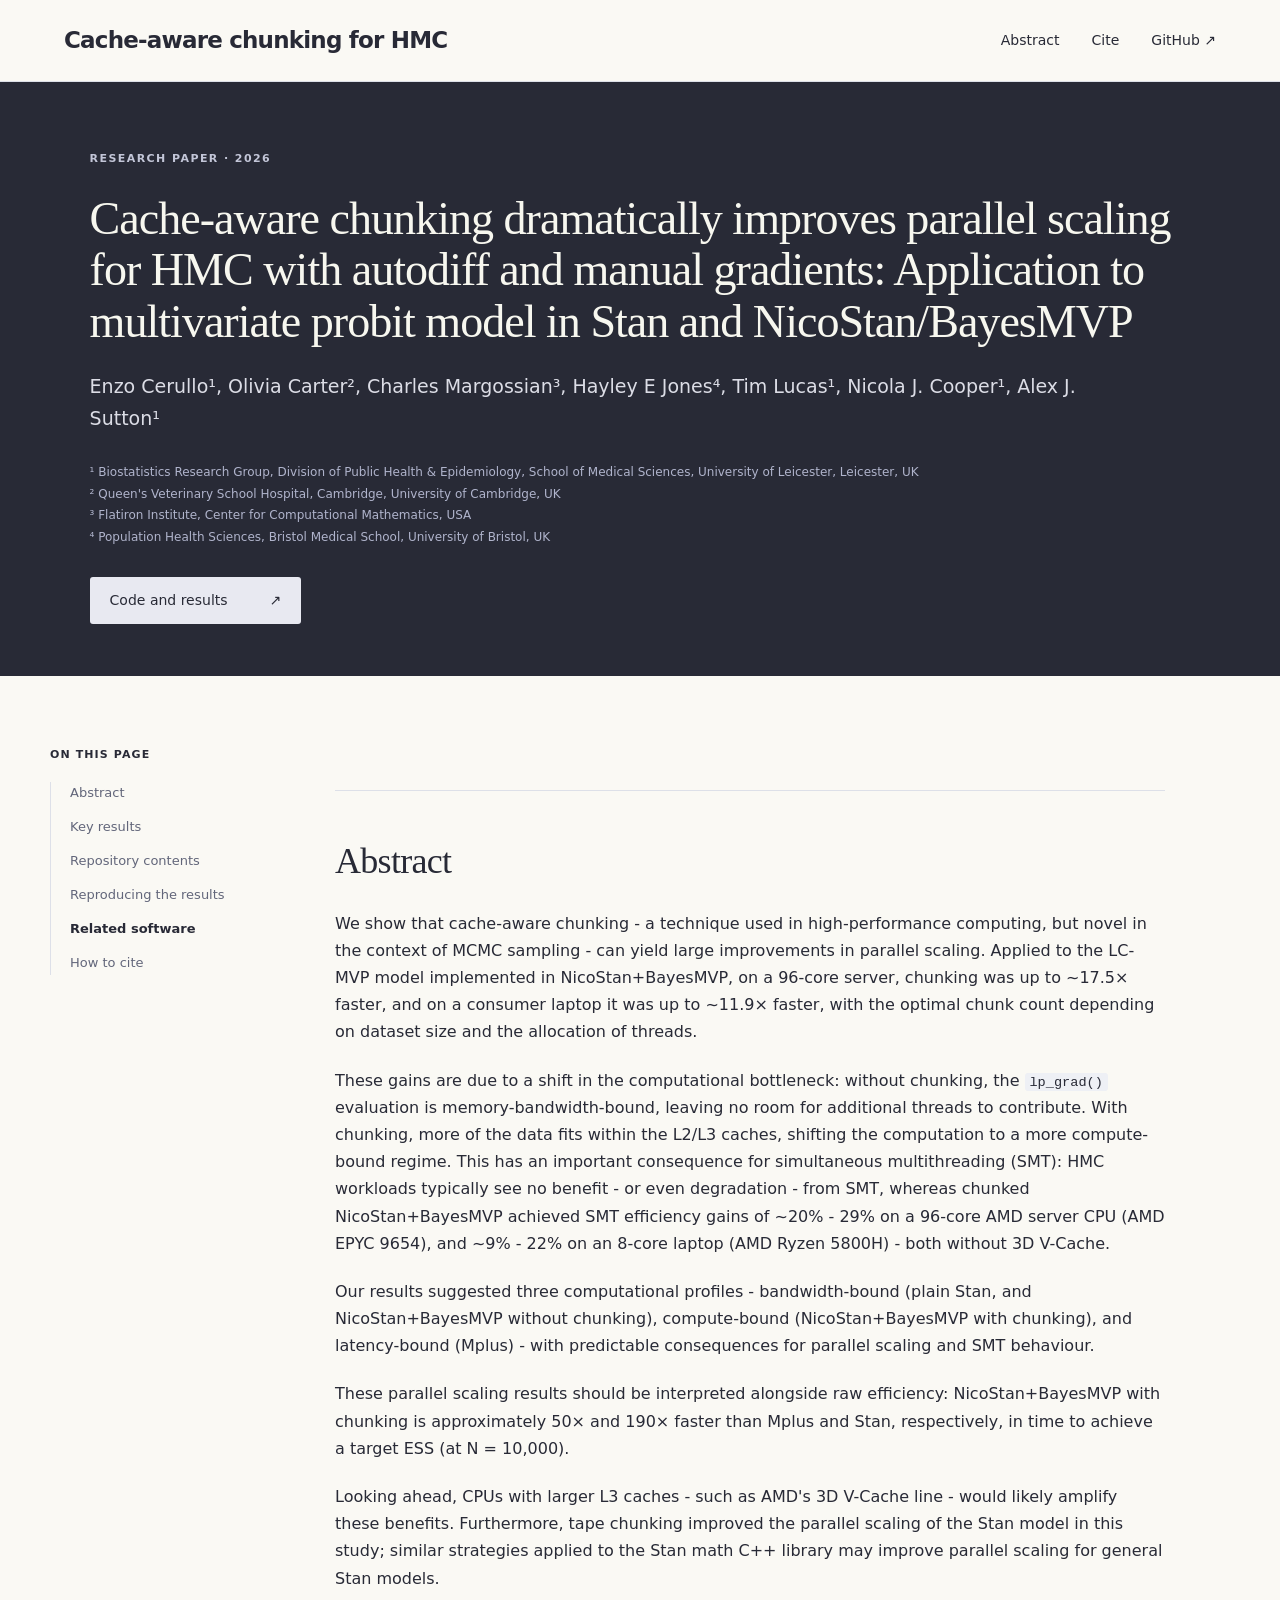
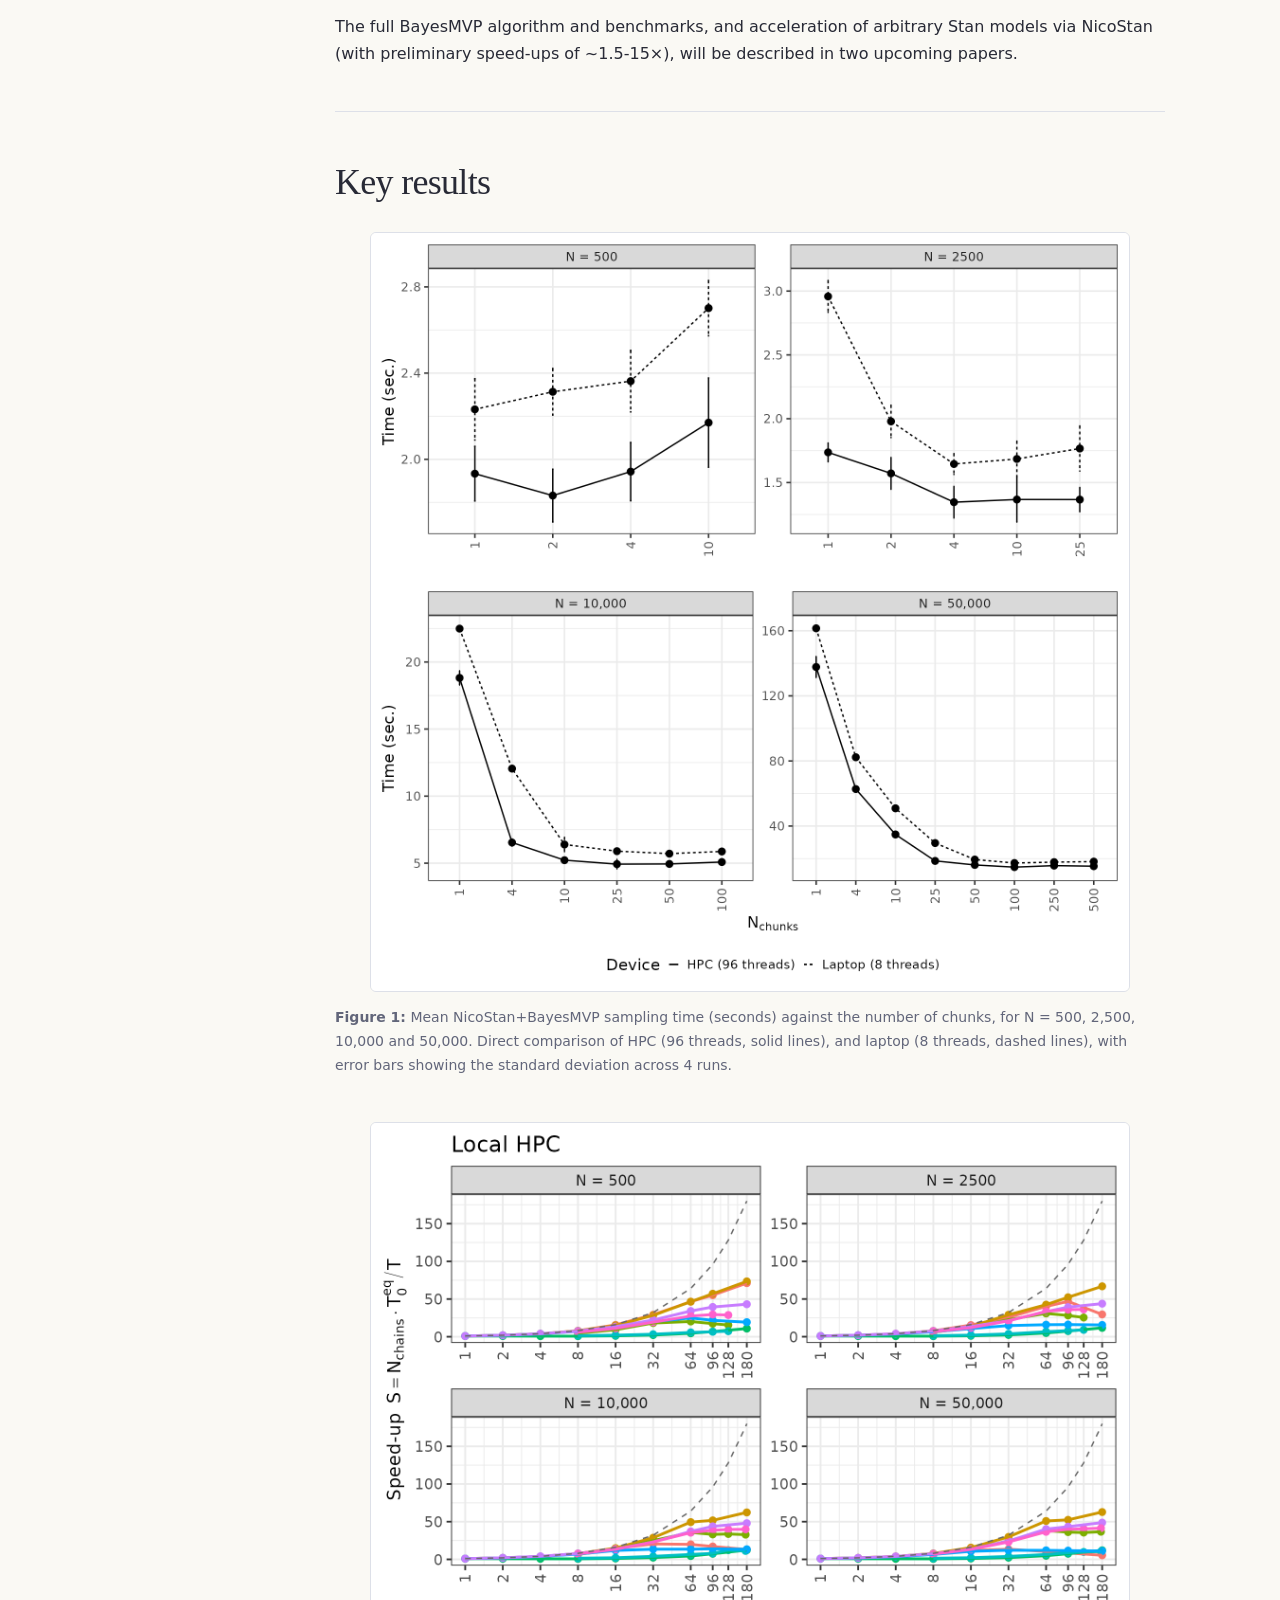
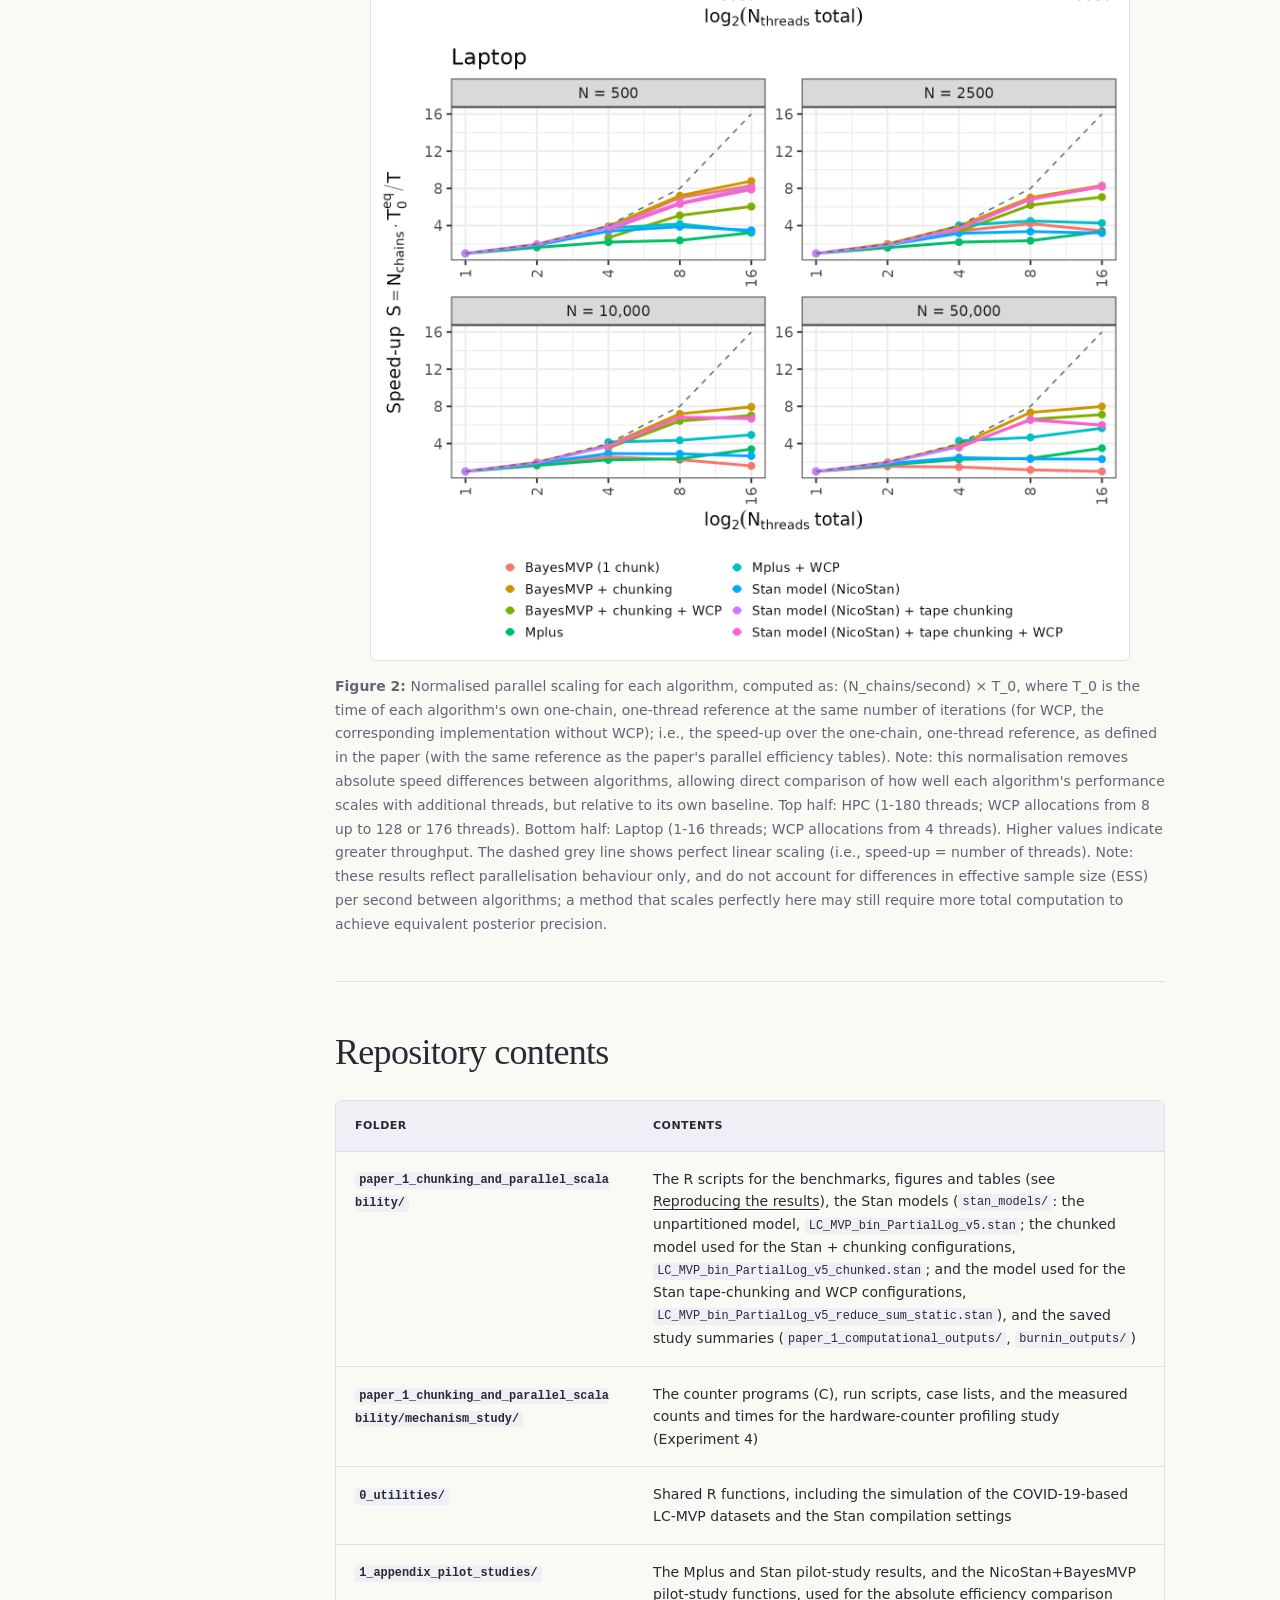
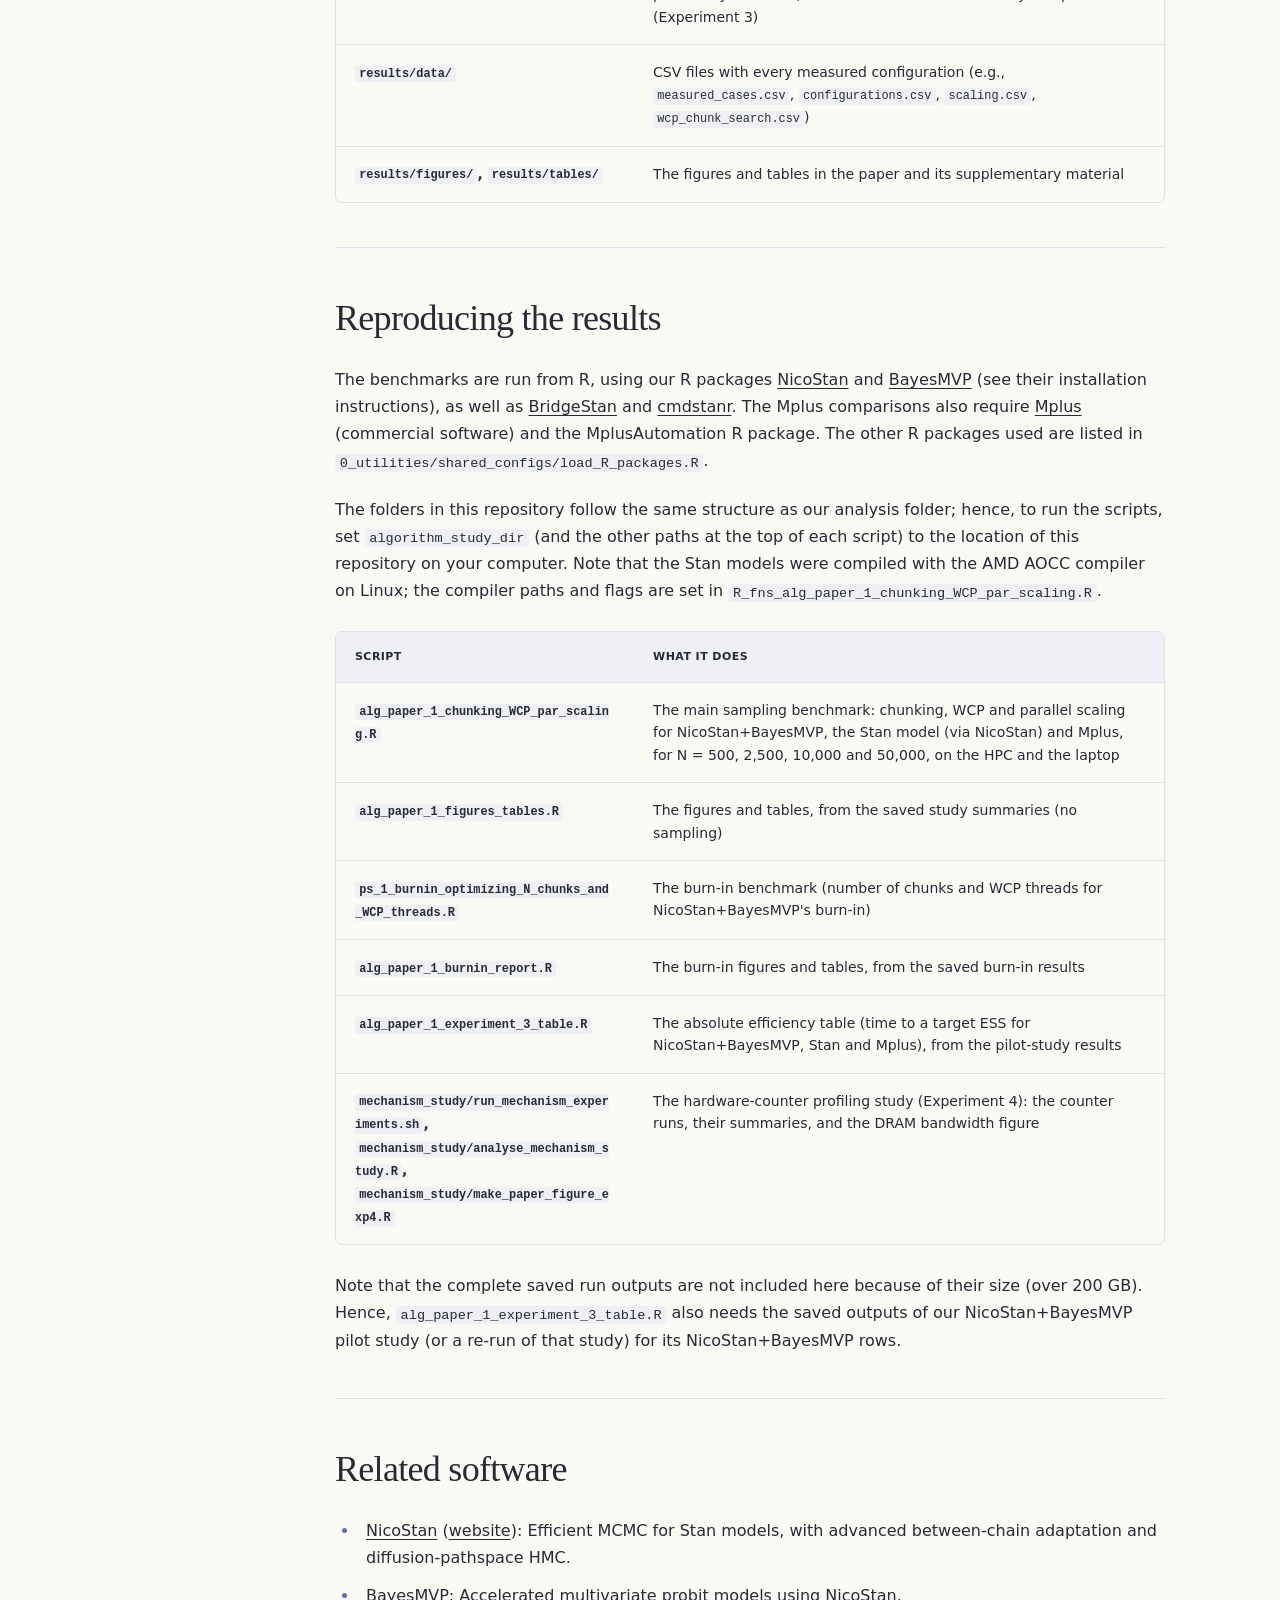
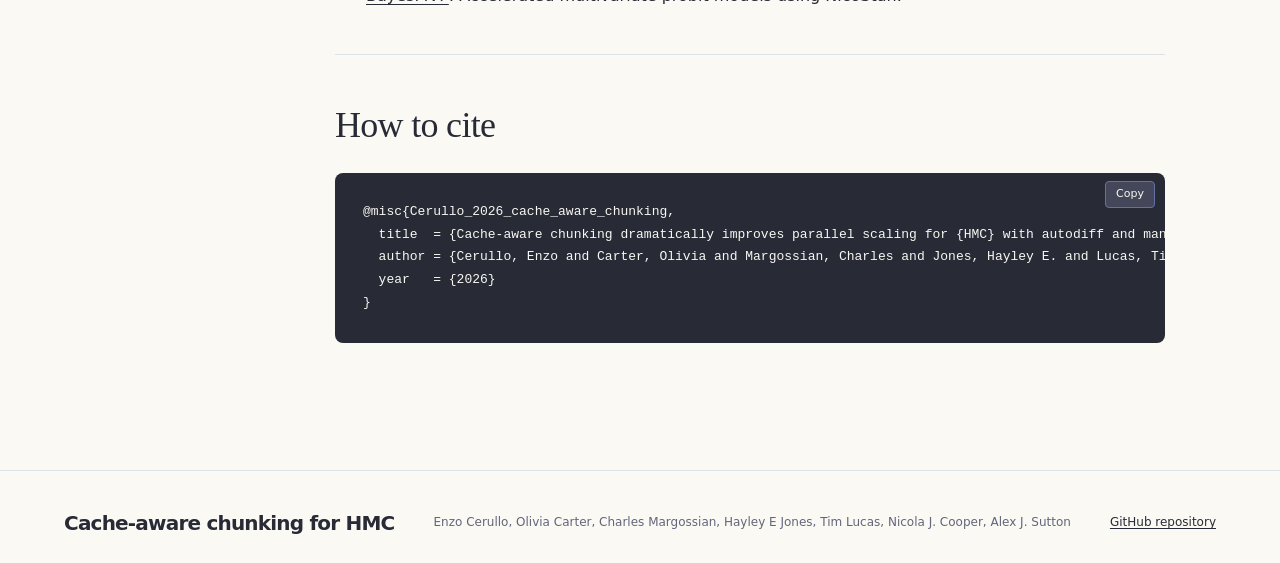
==== docs/index.html @ 7f355089 "Paper 1 code, results and web page" ====
<!doctype html><html lang="en"><head><meta charset="utf-8"><meta name="viewport" content="width=device-width,initial-scale=1">
<title>Cache-aware chunking dramatically improves parallel scaling for HMC with autodiff and manual gradients: Application to multivariate probit model in Stan and NicoStan/BayesMVP</title><meta name="description" content="Code, results and figures for the paper: Cache-aware chunking dramatically improves parallel scaling for HMC with autodiff and manual gradients: Application to multivariate probit model in Stan and NicoStan/BayesMVP">
<meta property="og:type" content="website"><meta property="og:url" content="https://cerulloe1996.github.io/cache_aware_chunking_HMC/"><meta property="og:title" content="Cache-aware chunking dramatically improves parallel scaling for HMC with autodiff and manual gradients: Application to multivariate probit model in Stan and NicoStan/BayesMVP"><meta property="og:description" content="Code, results and figures for the paper: Cache-aware chunking dramatically improves parallel scaling for HMC with autodiff and manual gradients: Application to multivariate probit model in Stan and NicoStan/BayesMVP"><meta property="og:image" content="https://cerulloe1996.github.io/cache_aware_chunking_HMC/assets/figures/Figure_N_chunks_pilot_study_plot_1_n_threads_HPC_96_Laptop_8.png"><meta name="twitter:card" content="summary_large_image">
<meta name="theme-color" content="#282A36"><link rel="stylesheet" href="assets/site.css"><script src="assets/site.js" defer></script><script data-goatcounter="https://cerulloe1996.goatcounter.com/count" async src="https://gc.zgo.at/count.js"></script></head><body>
<a class="skip-link" href="#content">Skip to content</a><header class="masthead"><a class="brand" href="#top">Cache-aware chunking for HMC</a><nav aria-label="Primary"><a href="#abstract">Abstract</a><a href="#how-to-cite">Cite</a><a href="https://github.com/CerulloE1996/cache_aware_chunking_HMC">GitHub ↗</a></nav></header>
<div class="hero paper-hero" id="top"><div class="hero-copy"><p class="eyebrow">Research paper · 2026</p><h1>Cache-aware chunking dramatically improves parallel scaling for HMC with autodiff and manual gradients: Application to multivariate probit model in Stan and NicoStan/BayesMVP</h1><p class="hero-intro">Enzo Cerullo¹, Olivia Carter², Charles Margossian³, Hayley E Jones⁴, Tim Lucas¹, Nicola J. Cooper¹, Alex J. Sutton¹</p><p class="byline">¹ Biostatistics Research Group, Division of Public Health &amp; Epidemiology, School of Medical Sciences, University of Leicester, Leicester, UK<br>² Queen&#x27;s Veterinary School Hospital, Cambridge, University of Cambridge, UK<br>³ Flatiron Institute, Center for Computational Mathematics, USA<br>⁴ Population Health Sciences, Bristol Medical School, University of Bristol, UK</p><div class="hero-actions"><a class="button" href="https://github.com/CerulloE1996/cache_aware_chunking_HMC">Code and results <span aria-hidden="true">↗</span></a></div></div></div>
<div class="layout"><aside><details open><summary>On this page</summary><nav aria-label="On this page"><a href="#abstract">Abstract</a><a href="#key-results">Key results</a><a href="#repository-contents">Repository contents</a><a href="#reproducing-the-results">Reproducing the results</a><a href="#related-software">Related software</a><a href="#how-to-cite">How to cite</a></nav></details></aside><main id="content"><section class="doc-section" id="abstract"><h2>Abstract</h2>
<p>We show that cache-aware chunking - a technique used in high-performance computing, but novel in the context of MCMC sampling - can yield large improvements in parallel scaling. Applied to the LC-MVP model implemented in NicoStan+BayesMVP, on a 96-core server, chunking was up to ~17.5× faster, and on a consumer laptop it was up to ~11.9× faster, with the optimal chunk count depending on dataset size and the allocation of threads.</p>
<p>These gains are due to a shift in the computational bottleneck: without chunking, the <code>lp_grad()</code> evaluation is memory-bandwidth-bound, leaving no room for additional threads to contribute. With chunking, more of the data fits within the L2/L3 caches, shifting the computation to a more compute-bound regime. This has an important consequence for simultaneous multithreading (SMT): HMC workloads typically see no benefit - or even degradation - from SMT, whereas chunked NicoStan+BayesMVP achieved SMT efficiency gains of ~20% - 29% on a 96-core AMD server CPU (AMD EPYC 9654), and ~9% - 22% on an 8-core laptop (AMD Ryzen 5800H) - both without 3D V-Cache.</p>
<p>Our results suggested three computational profiles - bandwidth-bound (plain Stan, and NicoStan+BayesMVP without chunking), compute-bound (NicoStan+BayesMVP with chunking), and latency-bound (Mplus) - with predictable consequences for parallel scaling and SMT behaviour.</p>
<p>These parallel scaling results should be interpreted alongside raw efficiency: NicoStan+BayesMVP with chunking is approximately 50× and 190× faster than Mplus and Stan, respectively, in time to achieve a target ESS (at N = 10,000).</p>
<p>Looking ahead, CPUs with larger L3 caches - such as AMD&#x27;s 3D V-Cache line - would likely amplify these benefits. Furthermore, tape chunking improved the parallel scaling of the Stan model in this study; similar strategies applied to the Stan math C++ library may improve parallel scaling for general Stan models.</p>
<p>The full BayesMVP algorithm and benchmarks, and acceleration of arbitrary Stan models via NicoStan (with preliminary speed-ups of ~1.5-15×), will be described in two upcoming papers.</p>
</section>
<section class="doc-section" id="key-results"><h2>Key results</h2>
<figure class="paper-figure"><a href="assets/figures/Figure_N_chunks_pilot_study_plot_1_n_threads_HPC_96_Laptop_8.png"><img src="assets/figures/Figure_N_chunks_pilot_study_plot_1_n_threads_HPC_96_Laptop_8.png" alt="Figure 1" loading="lazy"></a><figcaption><strong>Figure 1:</strong> Mean NicoStan+BayesMVP sampling time (seconds) against the number of chunks, for N = 500, 2,500, 10,000 and 50,000. Direct comparison of HPC (96 threads, solid lines), and laptop (8 threads, dashed lines), with error bars showing the standard deviation across 4 runs.</figcaption></figure>
<figure class="paper-figure"><a href="assets/figures/Figure_ps2_plot_2_adj_scalability.png"><img src="assets/figures/Figure_ps2_plot_2_adj_scalability.png" alt="Figure 2" loading="lazy"></a><figcaption><strong>Figure 2:</strong> Normalised parallel scaling for each algorithm, computed as: (N_chains/second) × T_0, where T_0 is the time of each algorithm&#x27;s own one-chain, one-thread reference at the same number of iterations (for WCP, the corresponding implementation without WCP); i.e., the speed-up over the one-chain, one-thread reference, as defined in the paper (with the same reference as the paper&#x27;s parallel efficiency tables). Note: this normalisation removes absolute speed differences between algorithms, allowing direct comparison of how well each algorithm&#x27;s performance scales with additional threads, but relative to its own baseline. Top half: HPC (1-180 threads; WCP allocations from 8 up to 128 or 176 threads). Bottom half: Laptop (1-16 threads; WCP allocations from 4 threads). Higher values indicate greater throughput. The dashed grey line shows perfect linear scaling (i.e., speed-up = number of threads). Note: these results reflect parallelisation behaviour only, and do not account for differences in effective sample size (ESS) per second between algorithms; a method that scales perfectly here may still require more total computation to achieve equivalent posterior precision.</figcaption></figure>
</section>
<section class="doc-section" id="repository-contents"><h2>Repository contents</h2>
<div class="table-scroll" role="region" aria-label="Folder table" tabindex="0"><table><thead><tr><th>Folder</th><th>Contents</th></tr></thead><tbody><tr><td><code>paper_1_chunking_and_parallel_scalability/</code></td><td>The R scripts for the benchmarks, figures and tables (see <a href="#reproducing-the-results">Reproducing the results</a>), the Stan models (<code>stan_models/</code>: the unpartitioned model, <code>LC_MVP_bin_PartialLog_v5.stan</code>; the chunked model used for the Stan + chunking configurations, <code>LC_MVP_bin_PartialLog_v5_chunked.stan</code>; and the model used for the Stan tape-chunking and WCP configurations, <code>LC_MVP_bin_PartialLog_v5_reduce_sum_static.stan</code>), and the saved study summaries (<code>paper_1_computational_outputs/</code>, <code>burnin_outputs/</code>)</td></tr><tr><td><code>paper_1_chunking_and_parallel_scalability/mechanism_study/</code></td><td>The counter programs (C), run scripts, case lists, and the measured counts and times for the hardware-counter profiling study (Experiment 4)</td></tr><tr><td><code>0_utilities/</code></td><td>Shared R functions, including the simulation of the COVID-19-based LC-MVP datasets and the Stan compilation settings</td></tr><tr><td><code>1_appendix_pilot_studies/</code></td><td>The Mplus and Stan pilot-study results, and the NicoStan+BayesMVP pilot-study functions, used for the absolute efficiency comparison (Experiment 3)</td></tr><tr><td><code>results/data/</code></td><td>CSV files with every measured configuration (e.g., <code>measured_cases.csv</code>, <code>configurations.csv</code>, <code>scaling.csv</code>, <code>wcp_chunk_search.csv</code>)</td></tr><tr><td><code>results/figures/</code>, <code>results/tables/</code></td><td>The figures and tables in the paper and its supplementary material</td></tr></tbody></table></div>
</section>
<section class="doc-section" id="reproducing-the-results"><h2>Reproducing the results</h2>
<p>The benchmarks are run from R, using our R packages <a href="https://github.com/CerulloE1996/NicoStan">NicoStan</a> and <a href="https://github.com/CerulloE1996/BayesMVP">BayesMVP</a> (see their installation instructions), as well as <a href="https://roualdes.us/bridgestan/latest/">BridgeStan</a> and <a href="https://mc-stan.org/cmdstanr/">cmdstanr</a>. The Mplus comparisons also require <a href="https://www.statmodel.com/">Mplus</a> (commercial software) and the MplusAutomation R package. The other R packages used are listed in <code>0_utilities/shared_configs/load_R_packages.R</code>.</p>
<p>The folders in this repository follow the same structure as our analysis folder; hence, to run the scripts, set <code>algorithm_study_dir</code> (and the other paths at the top of each script) to the location of this repository on your computer. Note that the Stan models were compiled with the AMD AOCC compiler on Linux; the compiler paths and flags are set in <code>R_fns_alg_paper_1_chunking_WCP_par_scaling.R</code>.</p>
<div class="table-scroll" role="region" aria-label="Script table" tabindex="0"><table><thead><tr><th>Script</th><th>What it does</th></tr></thead><tbody><tr><td><code>alg_paper_1_chunking_WCP_par_scaling.R</code></td><td>The main sampling benchmark: chunking, WCP and parallel scaling for NicoStan+BayesMVP, the Stan model (via NicoStan) and Mplus, for N = 500, 2,500, 10,000 and 50,000, on the HPC and the laptop</td></tr><tr><td><code>alg_paper_1_figures_tables.R</code></td><td>The figures and tables, from the saved study summaries (no sampling)</td></tr><tr><td><code>ps_1_burnin_optimizing_N_chunks_and_WCP_threads.R</code></td><td>The burn-in benchmark (number of chunks and WCP threads for NicoStan+BayesMVP&#x27;s burn-in)</td></tr><tr><td><code>alg_paper_1_burnin_report.R</code></td><td>The burn-in figures and tables, from the saved burn-in results</td></tr><tr><td><code>alg_paper_1_experiment_3_table.R</code></td><td>The absolute efficiency table (time to a target ESS for NicoStan+BayesMVP, Stan and Mplus), from the pilot-study results</td></tr><tr><td><code>mechanism_study/run_mechanism_experiments.sh</code>, <code>mechanism_study/analyse_mechanism_study.R</code>, <code>mechanism_study/make_paper_figure_exp4.R</code></td><td>The hardware-counter profiling study (Experiment 4): the counter runs, their summaries, and the DRAM bandwidth figure</td></tr></tbody></table></div>
<p>Note that the complete saved run outputs are not included here because of their size (over 200 GB). Hence, <code>alg_paper_1_experiment_3_table.R</code> also needs the saved outputs of our NicoStan+BayesMVP pilot study (or a re-run of that study) for its NicoStan+BayesMVP rows.</p>
</section>
<section class="doc-section" id="related-software"><h2>Related software</h2>
<ul><li><a href="https://github.com/CerulloE1996/NicoStan">NicoStan</a> (<a href="https://cerulloe1996.github.io/NicoStan/">website</a>): Efficient MCMC for Stan models, with advanced between-chain adaptation and diffusion-pathspace HMC.</li><li><a href="https://github.com/CerulloE1996/BayesMVP">BayesMVP</a>: Accelerated multivariate probit models using NicoStan.</li></ul>
</section>
<section class="doc-section" id="how-to-cite"><h2>How to cite</h2>
<div class="code-block"><button class="copy-code" type="button" aria-label="Copy">Copy</button><pre><code class="language-bibtex">@misc{Cerullo_2026_cache_aware_chunking,
  title  = {Cache-aware chunking dramatically improves parallel scaling for {HMC} with autodiff and manual gradients: Application to multivariate probit model in {Stan} and {NicoStan}/{BayesMVP}},
  author = {Cerullo, Enzo and Carter, Olivia and Margossian, Charles and Jones, Hayley E. and Lucas, Tim and Cooper, Nicola J. and Sutton, Alex J.},
  year   = {2026}
}</code></pre></div>
</section></main></div>
<footer><a class="brand" href="#top">Cache-aware chunking for HMC</a><p>Enzo Cerullo, Olivia Carter, Charles Margossian, Hayley E Jones, Tim Lucas, Nicola J. Cooper, Alex J. Sutton</p><a href="https://github.com/CerulloE1996/cache_aware_chunking_HMC">GitHub repository</a></footer></body></html>
---- docs/assets/site.css ----
:root{--paper:#faf9f4;--ink:#282A36;--forest:#282A36;--muted:#62667A;--line:#DDE0E8;--pale:#EEF0F5;--accent:#bd6840;--mono:ui-monospace,SFMono-Regular,Consolas,monospace}
*{box-sizing:border-box}html{scroll-behavior:smooth;scroll-padding-top:95px}body{margin:0;background:var(--paper);color:var(--ink);font:16px/1.7 system-ui,-apple-system,BlinkMacSystemFont,"Segoe UI",sans-serif}a{color:var(--forest);text-underline-offset:.2em}a:hover{color:#9a452a}button,input{font:inherit}button,a,input,summary{-webkit-tap-highlight-color:transparent}:focus-visible{outline:3px solid var(--accent);outline-offset:4px}button{cursor:pointer}button:disabled{cursor:default}.skip-link{position:absolute;top:-80px;left:20px;background:white;padding:10px;z-index:20}.skip-link:focus{top:10px}
.masthead{height:82px;display:flex;align-items:center;justify-content:space-between;padding:0 max(5vw,24px);border-bottom:1px solid var(--line);background:var(--paper)}.brand{display:flex;align-items:center;gap:10px;text-decoration:none;font-size:23px;font-weight:650;letter-spacing:-.8px}.brand-mark{width:32px;height:32px;border:1px solid var(--forest);border-radius:7px;display:grid;place-items:center;font:23px Georgia,serif}.masthead nav{display:flex;gap:32px;font-size:14px}.masthead nav a{text-decoration:none}
.hero{background:var(--forest);color:#f7f7ef;padding:68px max(7vw,24px) 52px;display:grid;grid-template-columns:minmax(0,1fr) minmax(260px,400px);align-items:center;gap:50px}.eyebrow{text-transform:uppercase;font-size:11px;letter-spacing:.13em;font-weight:600}.hero .eyebrow{color:#C3C6D8;margin-top:0}h1,h2,h3{font-family:Georgia,"Times New Roman",serif;font-weight:400;line-height:1.12}h1{font-size:clamp(46px,5vw,72px);letter-spacing:-2px;margin:24px 0}.hero-intro{font-size:19px;color:#DCDDE6;line-height:1.65;max-width:820px}.hero-actions{display:flex;align-items:center;gap:30px;margin-top:28px;font-size:14px}.hero-actions a{color:#fff}.button{display:inline-flex;align-items:center;justify-content:space-between;gap:42px;background:#E8E9F1;color:var(--forest)!important;padding:12px 20px;text-decoration:none;border-radius:3px}.button:hover{background:white}.byline{font-size:12px;color:#B0B4CC;margin-top:28px}.hero-diagram{max-width:400px}.hero-logo{display:block;width:100%;height:auto}.hero-diagram svg{display:block;flex:1 1 0;min-width:0;max-width:450px;width:100%;overflow:visible}.brand-logo{width:34px;height:34px;display:block}.hero-path{stroke:#eab38f;stroke-width:2.5}.hero-diagram text{font:9px system-ui;letter-spacing:.16em;fill:#9AA0BF}
.layout{display:grid;grid-template-columns:220px minmax(0,830px);gap:65px;max-width:1260px;margin:auto;padding:70px 40px 100px}aside{position:sticky;top:35px;align-self:start;font-size:13px}aside summary{font-size:11px;text-transform:uppercase;letter-spacing:.1em;font-weight:650;margin-bottom:17px;list-style:none;cursor:default}aside summary::-webkit-details-marker{display:none}aside nav{display:flex;flex-direction:column;gap:12px;border-left:1px solid var(--line);padding-left:19px}aside nav a{text-decoration:none;color:var(--muted)}aside nav a:hover,aside nav a.active{color:var(--forest)}aside nav a.active{font-weight:650}.aside-note{color:#8A8FA3;font-size:11px;line-height:1.9;margin:30px 0 0 20px}main{min-width:0}main>p:first-child{font-size:25px;line-height:1.45;font-family:Georgia,serif;margin-top:0}p{margin:0 0 21px}.doc-section{padding-top:50px;margin-top:44px;border-top:1px solid var(--line)}h2{font-size:36px;letter-spacing:-.7px;margin:0 0 28px}h3{font-size:26px;line-height:1.3;margin:35px 0 18px}code{font-family:var(--mono);font-size:.85em;background:var(--pale);padding:.12em .35em;border-radius:3px;overflow-wrap:anywhere}.code-block{position:relative;background:#282A36;color:#F8F8F2;border-radius:8px;margin:27px 0;overflow:hidden}.code-block pre{overflow-x:auto;margin:0;padding:28px;line-height:1.75;font-size:13px}.code-block code{padding:0;color:inherit;background:transparent;white-space:pre;font-size:inherit}.copy-code{position:absolute;right:10px;top:8px;color:#F8F8F2;background:#44475A;border:1px solid #6272A4;border-radius:4px;padding:3px 10px;font-size:11px}.copy-code:hover{background:#39634a}.language-text{font-size:14px!important}
.table-scroll{overflow:auto;margin:27px 0;border:1px solid var(--line);border-radius:7px}table{border-collapse:collapse;width:100%;font-size:14px;line-height:1.6}th{text-align:left;background:var(--pale);font-size:11px;letter-spacing:.04em;text-transform:uppercase;font-weight:650}td,th{padding:16px 19px;border-bottom:1px solid var(--line);vertical-align:top}td:first-child{width:36%;font-weight:550}tr:last-child td{border-bottom:0}.small{font-size:13px;color:var(--muted);line-height:1.65}.flow{margin:32px 0 28px;border:1px solid var(--line);border-radius:10px;overflow:hidden}.flow-plot{padding:16px;background:#EEF0F5}.flow svg{display:block;max-width:510px;width:100%;margin:auto}.flow figcaption{padding:25px 30px}.flow h3{font-size:25px;margin:9px 0 17px}.flow figcaption>p{font-size:14px}.flow label{display:flex;justify-content:space-between;font-size:12px;font-weight:650}.flow input{width:100%;accent-color:var(--forest);height:30px}.flow-values{display:flex;justify-content:space-between;font:12px var(--mono);margin:15px 0}.flow .small{margin:0;font-size:11px}
.algorithm-explorer{margin:27px 0 14px;border:1px solid var(--line);border-radius:9px;overflow:hidden}.algorithm-tabs{display:flex;overflow-x:auto;background:var(--pale);border-bottom:1px solid var(--line)}.algorithm-tabs button{border:0;background:transparent;padding:16px 18px;font:12px var(--mono);color:var(--muted);white-space:nowrap}.algorithm-tabs button[aria-selected=true]{background:var(--forest);color:white}.algorithm-panel{padding:28px 30px}.algorithm-panel[hidden]{display:none}.algorithm-panel h3{margin-top:0}.algorithm-panel p{font-size:15px}.algorithm-panel .small{font-size:13px;margin-bottom:0}.formula{white-space:pre-wrap;overflow-wrap:anywhere;font:13px/1.7 var(--mono);background:var(--pale);border-left:3px solid #6272A4;padding:17px;margin:22px 0}.reference{font-size:14px;line-height:1.8;margin-bottom:24px}footer{border-top:1px solid var(--line);display:flex;align-items:center;justify-content:space-between;gap:25px;padding:35px max(5vw,24px);font-size:12px;color:var(--muted)}footer p{margin:0}footer .brand{font-size:20px}
@media(min-width:1400px){.hero{padding-left:calc((100vw - 1360px)/2);padding-right:calc((100vw - 1360px)/2)}}
@media(max-width:1000px){.layout{grid-template-columns:170px minmax(0,1fr);gap:35px;padding:50px 28px}.hero{gap:10px}.hero-intro{font-size:17px}.hero-actions{gap:20px}.algorithm-tabs button{padding:15px 13px}}
@media(max-width:720px){html{scroll-padding-top:20px}.masthead{height:68px;padding:0 20px}.masthead nav{gap:17px;font-size:12px}.brand{font-size:21px}.brand-mark{width:28px;height:28px}.hero{display:flex;flex-direction:column;position:relative;padding:32px 20px 40px;overflow:hidden}.hero-copy{min-width:0}.hero h1{font-size:clamp(30px,9vw,44px);overflow-wrap:anywhere;hyphens:auto}.hero-intro{overflow-wrap:anywhere}.hero-copy{position:relative;z-index:1}.hero-diagram{display:block;order:-1;width:180px;max-width:48vw;margin:0 0 14px 0}h1{font-size:48px;margin:22px 0}.hero-intro{font-size:16px}.hero-actions{gap:22px;flex-wrap:wrap}.hero-actions>a:last-child{font-size:12px}.byline{margin-bottom:0}.layout{display:block;padding:28px 22px 55px}aside{position:static;margin-bottom:34px;border-bottom:1px solid var(--line);padding-bottom:20px}aside summary{cursor:pointer;list-style:disclosure-open;margin-bottom:10px}aside nav{display:grid;grid-template-columns:1fr 1fr;gap:10px 17px;border-left:0;padding-left:0;font-size:11px}.aside-note{display:none}main>p:first-child{font-size:23px}body{font-size:15px;line-height:1.75}.doc-section{padding-top:33px;margin-top:34px}h2{font-size:30px}h3{font-size:24px}.table-scroll{margin-left:-3px;margin-right:-3px}table{font-size:12px;min-width:510px}td,th{padding:13px}.flow figcaption{padding:22px}.flow-values{font-size:11px;gap:9px}.algorithm-panel{padding:22px}.algorithm-tabs button{padding:14px 12px;font-size:11px}.code-block pre{padding:33px 18px 22px;font-size:11px}.language-text{font-size:11px!important}footer{align-items:flex-start;flex-direction:column;gap:14px;padding:28px 22px}}
@media(prefers-reduced-motion:reduce){html{scroll-behavior:auto}}

main ul{padding-left:24px;margin:20px 0 28px}main li{padding-left:7px;margin:11px 0}main li::marker{color:#6272A4}.reference{padding-left:0}.doc-section#references h2{font-size:40px}
@media(max-width:430px){.masthead{padding:0 14px}.masthead nav{gap:11px;font-size:11.5px}.brand{font-size:18px;gap:7px}.brand-logo{width:28px;height:28px}}

.paper-hero{grid-template-columns:minmax(0,1fr)}.paper-hero h1{font-size:clamp(30px,3.6vw,50px);letter-spacing:-1px;max-width:1100px}.paper-hero .hero-intro{max-width:1000px}.paper-hero .byline{line-height:1.8;max-width:1000px}
.paper-figure{margin:30px 0 44px}.paper-figure img{display:block;width:100%;max-width:760px;height:auto;margin:0 auto;border:1px solid var(--line);border-radius:6px;background:#fff}.paper-figure figcaption{font-size:14px;color:var(--muted);line-height:1.7;margin-top:14px}
@media(max-width:720px){.paper-hero h1{font-size:clamp(24px,7vw,34px);letter-spacing:-.5px}.paper-figure figcaption{font-size:13px}}
@media(max-width:520px){.masthead .brand{font-size:16px;letter-spacing:-.3px}.masthead nav a:not(:last-child){display:none}}
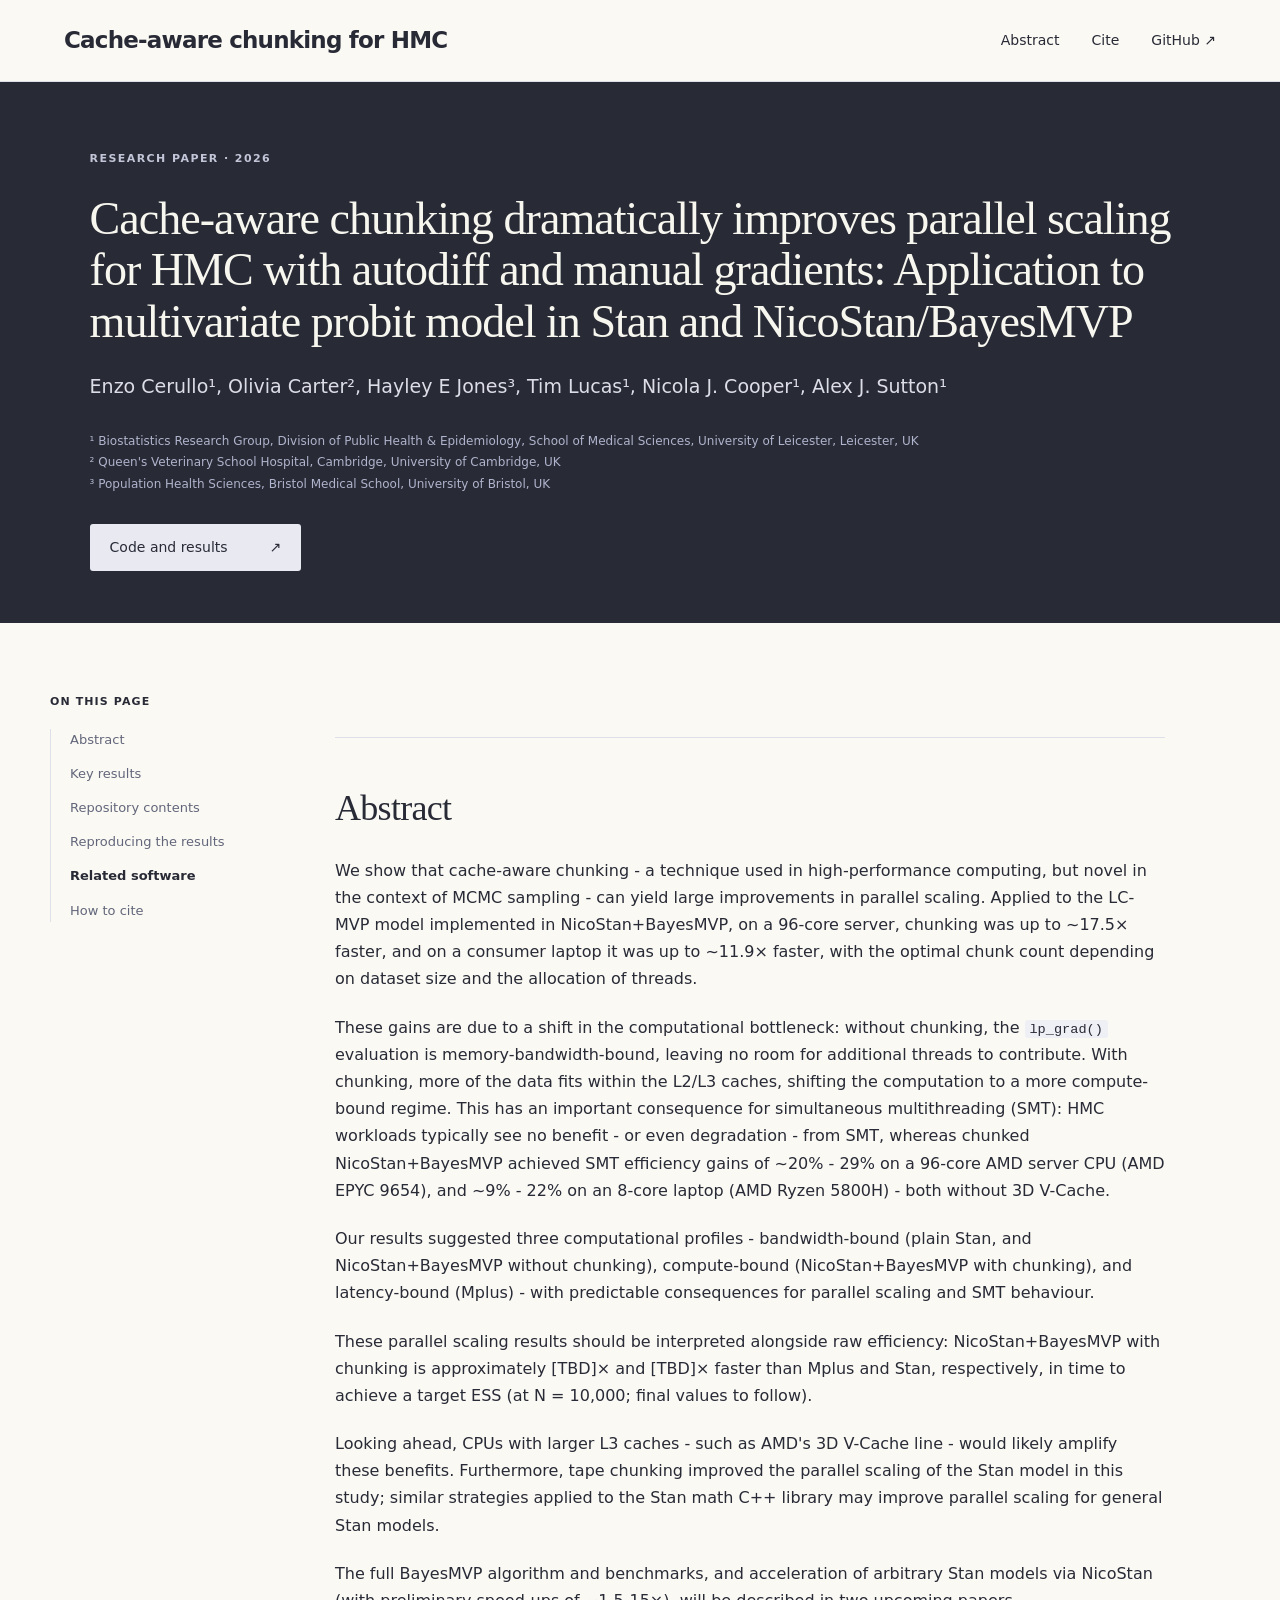
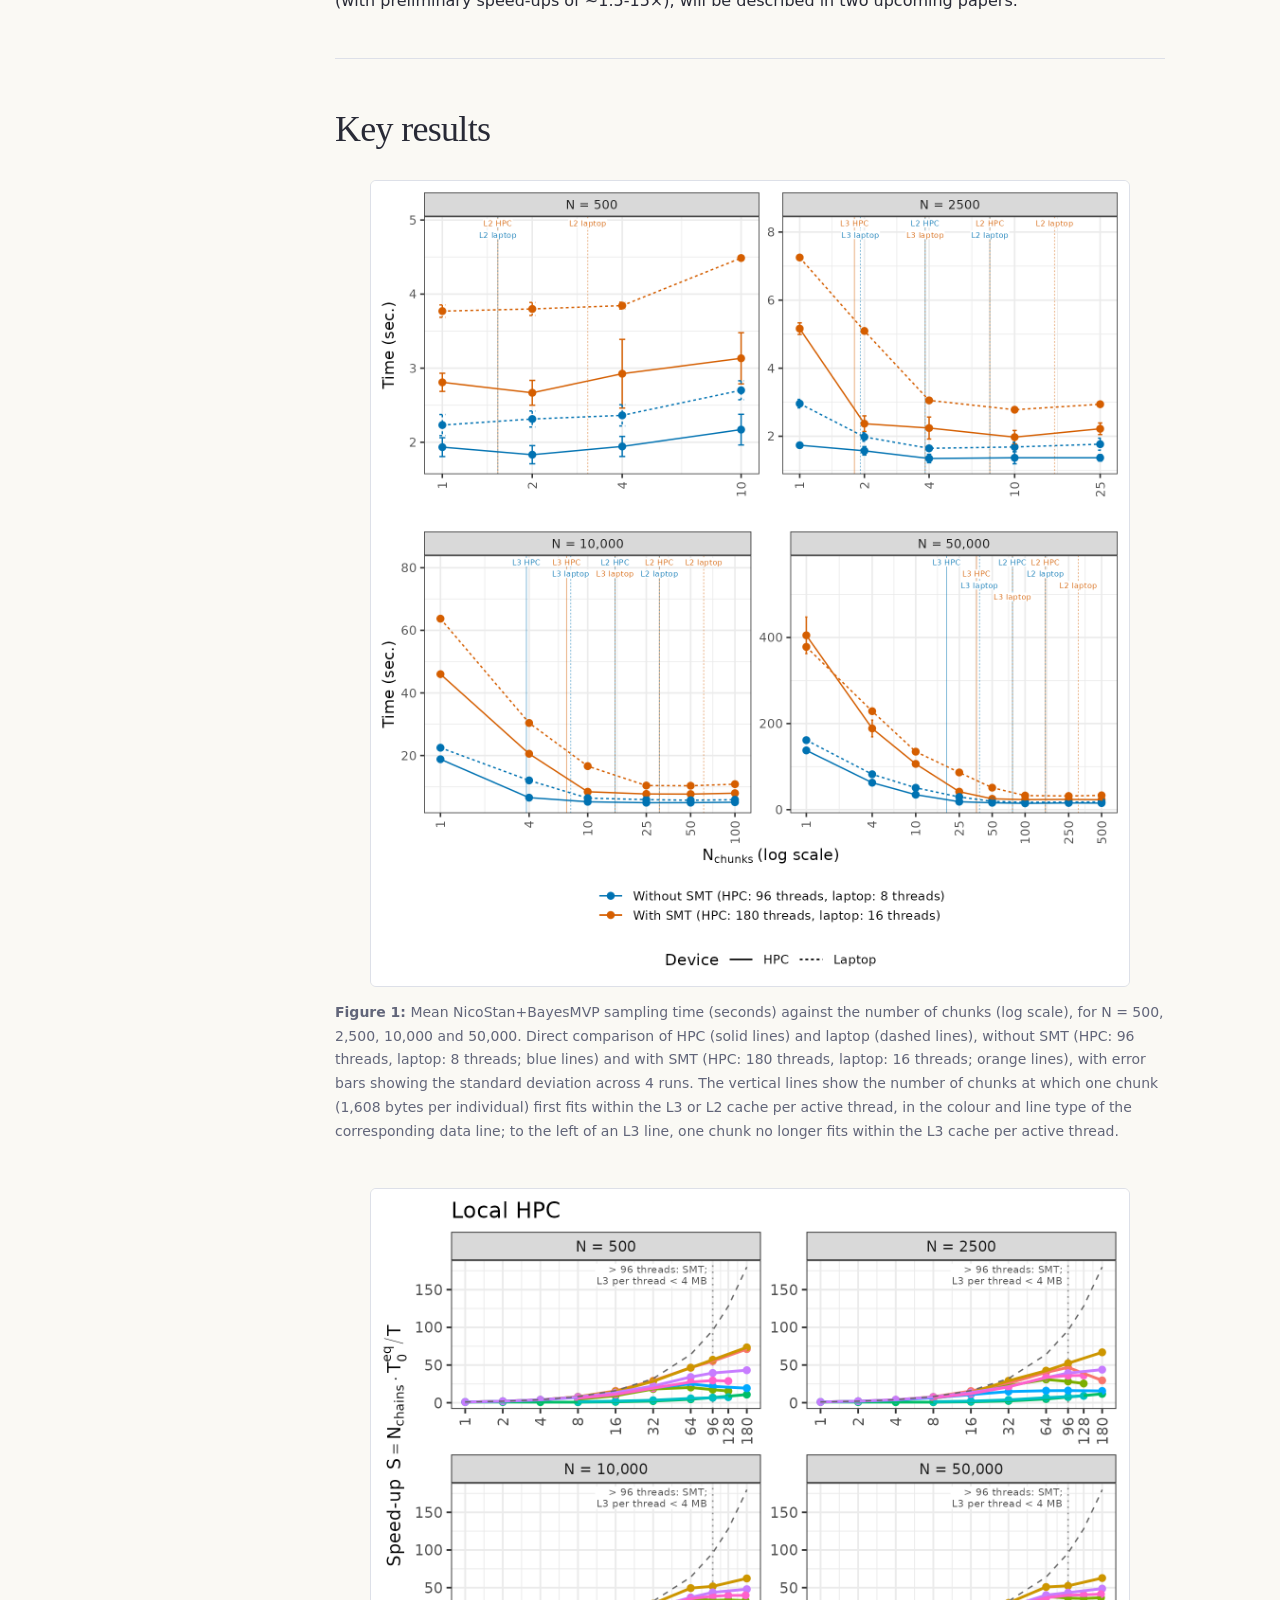
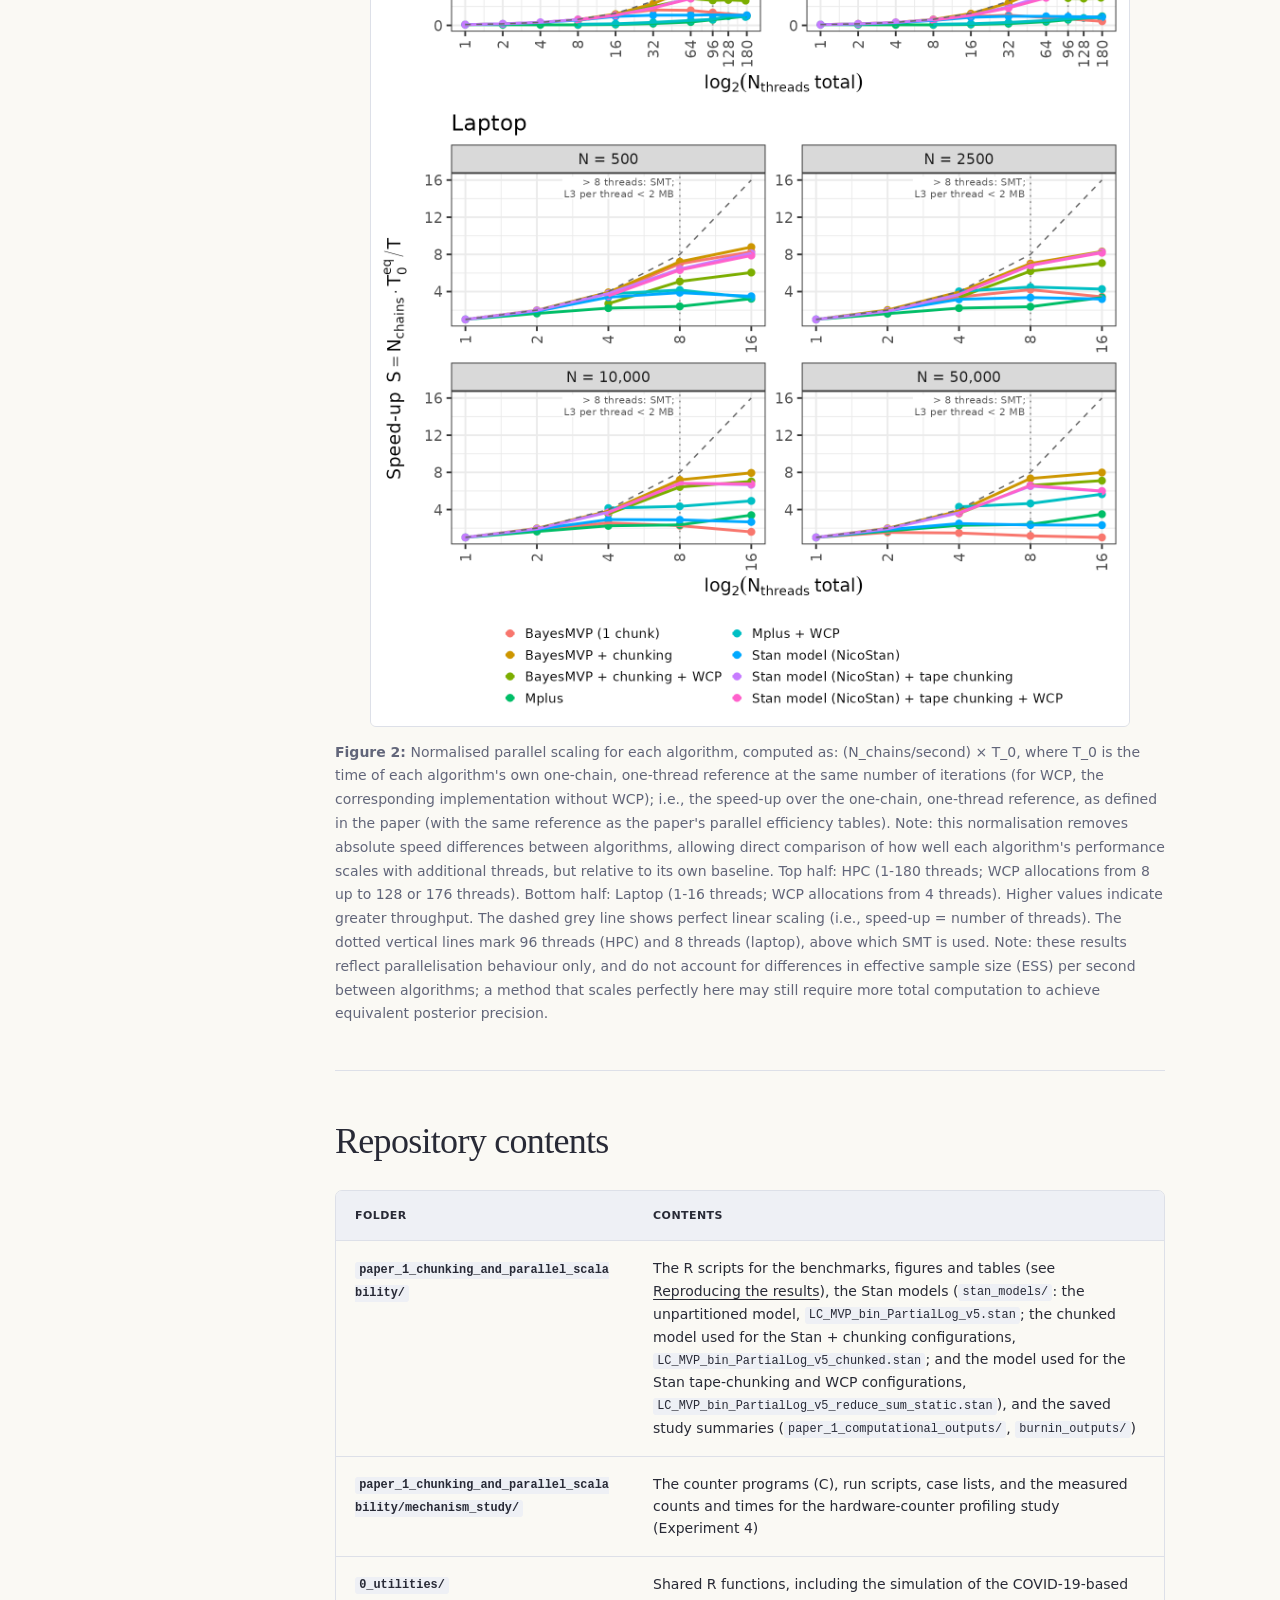
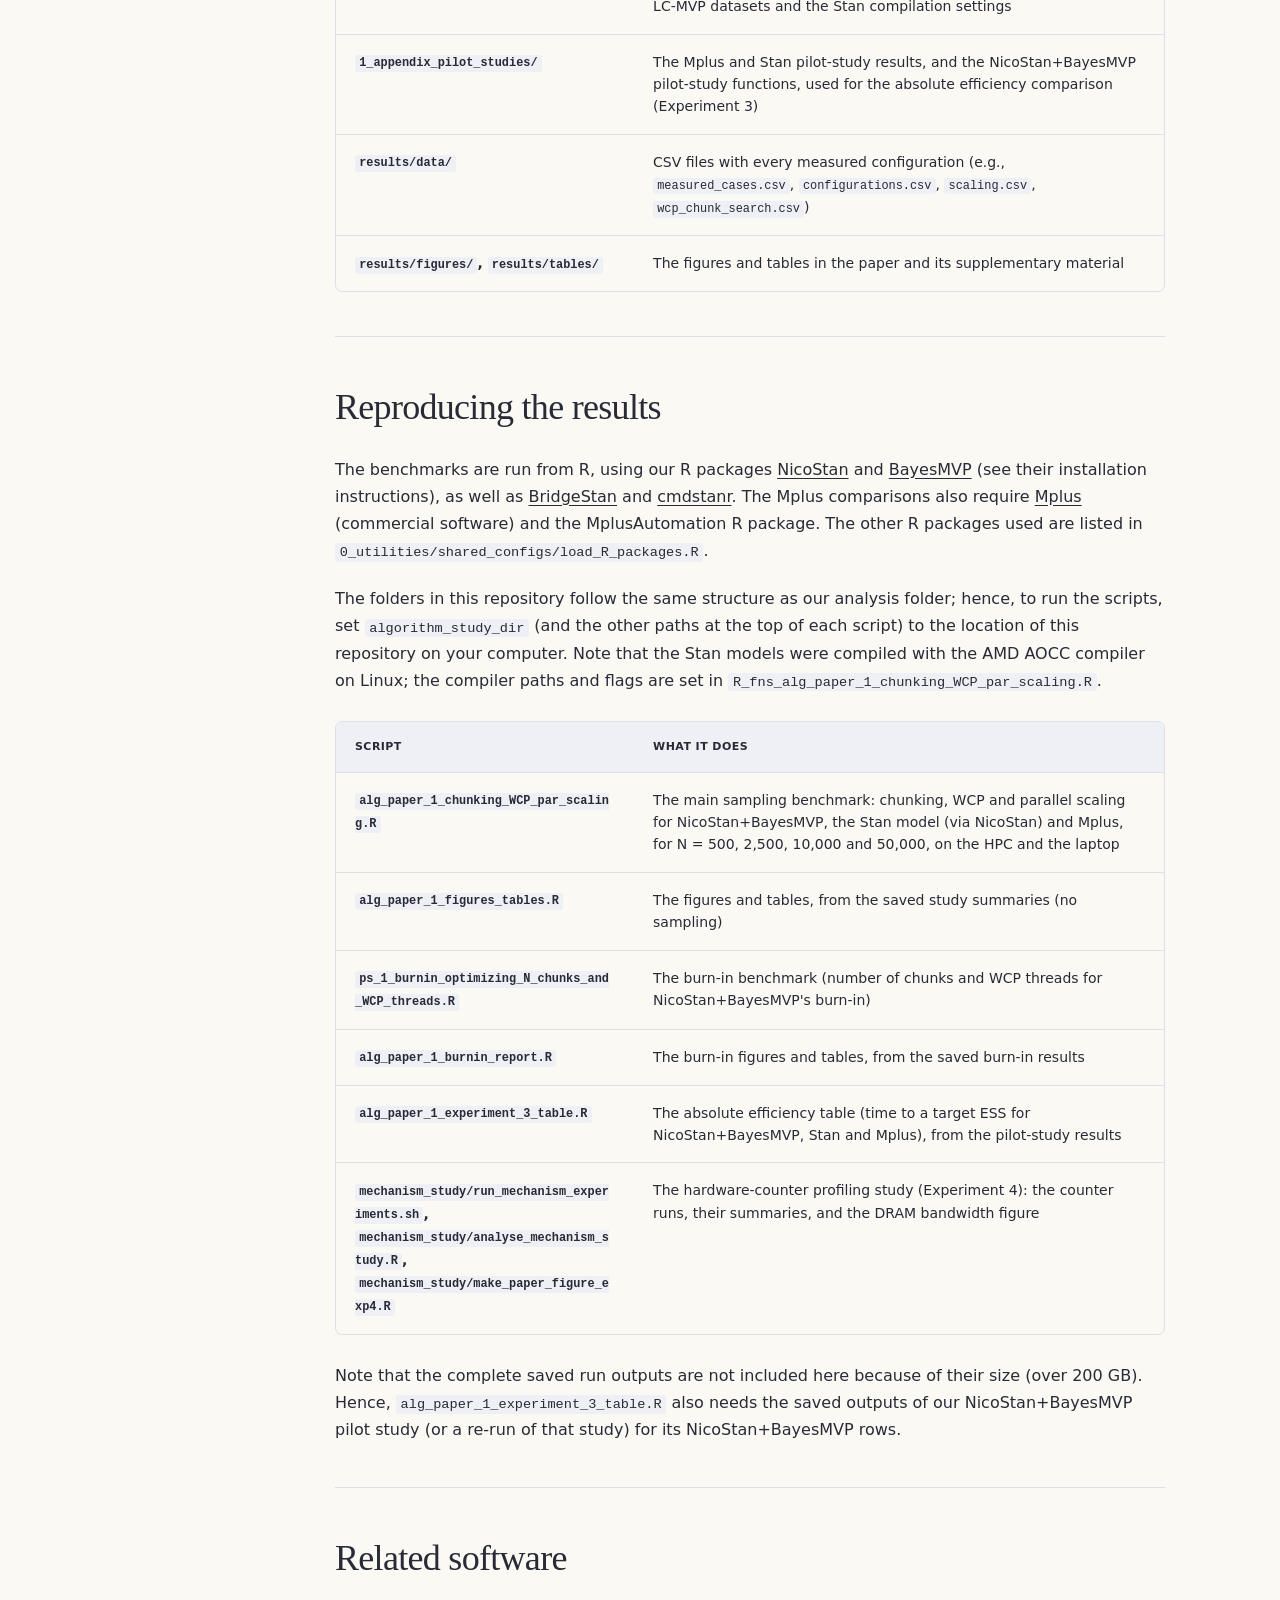
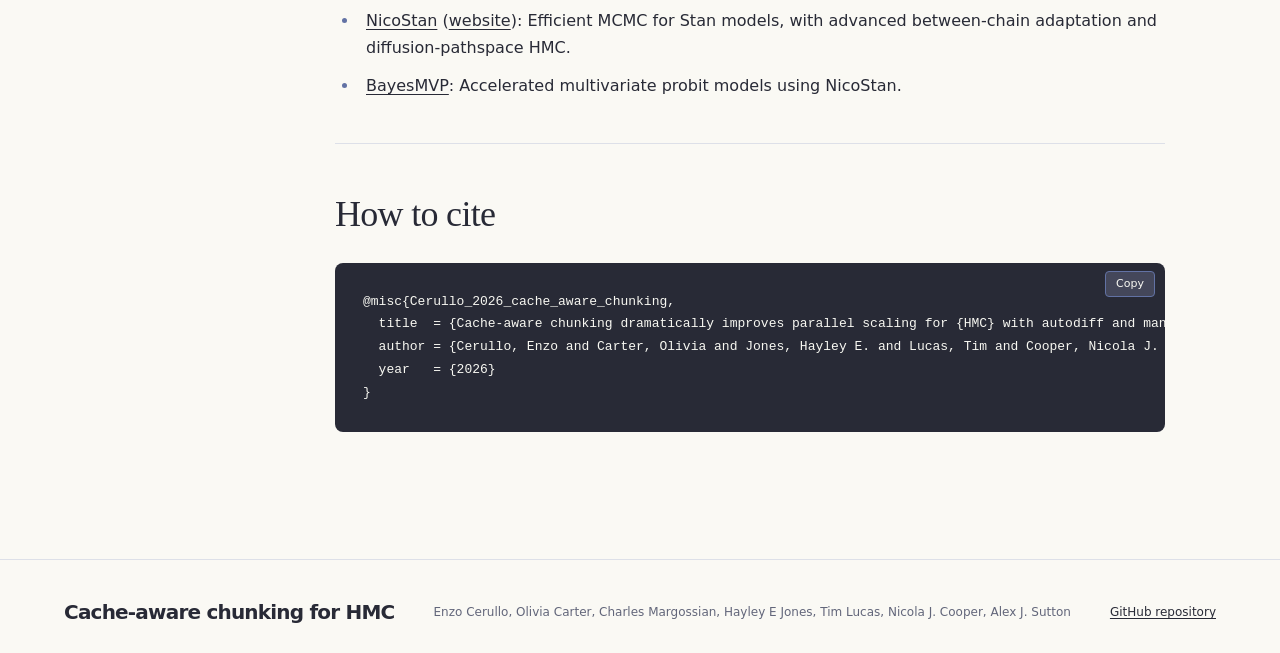
==== commit 903bafbb: "Paper 1 code, results and web page" ====
--- a/docs/index.html
+++ b/docs/index.html
@@ -1,20 +1,20 @@
 <!doctype html><html lang="en"><head><meta charset="utf-8"><meta name="viewport" content="width=device-width,initial-scale=1">
 <title>Cache-aware chunking dramatically improves parallel scaling for HMC with autodiff and manual gradients: Application to multivariate probit model in Stan and NicoStan/BayesMVP</title><meta name="description" content="Code, results and figures for the paper: Cache-aware chunking dramatically improves parallel scaling for HMC with autodiff and manual gradients: Application to multivariate probit model in Stan and NicoStan/BayesMVP">
-<meta property="og:type" content="website"><meta property="og:url" content="https://cerulloe1996.github.io/cache_aware_chunking_HMC/"><meta property="og:title" content="Cache-aware chunking dramatically improves parallel scaling for HMC with autodiff and manual gradients: Application to multivariate probit model in Stan and NicoStan/BayesMVP"><meta property="og:description" content="Code, results and figures for the paper: Cache-aware chunking dramatically improves parallel scaling for HMC with autodiff and manual gradients: Application to multivariate probit model in Stan and NicoStan/BayesMVP"><meta property="og:image" content="https://cerulloe1996.github.io/cache_aware_chunking_HMC/assets/figures/Figure_N_chunks_pilot_study_plot_1_n_threads_HPC_96_Laptop_8.png"><meta name="twitter:card" content="summary_large_image">
+<meta property="og:type" content="website"><meta property="og:url" content="https://cerulloe1996.github.io/cache_aware_chunking_HMC/"><meta property="og:title" content="Cache-aware chunking dramatically improves parallel scaling for HMC with autodiff and manual gradients: Application to multivariate probit model in Stan and NicoStan/BayesMVP"><meta property="og:description" content="Code, results and figures for the paper: Cache-aware chunking dramatically improves parallel scaling for HMC with autodiff and manual gradients: Application to multivariate probit model in Stan and NicoStan/BayesMVP"><meta property="og:image" content="https://cerulloe1996.github.io/cache_aware_chunking_HMC/assets/figures/Figure_N_chunks_pilot_study_plot_1_n_threads_SMT_vs_no_SMT_cache_lines.png"><meta name="twitter:card" content="summary_large_image">
 <meta name="theme-color" content="#282A36"><link rel="stylesheet" href="assets/site.css"><script src="assets/site.js" defer></script><script data-goatcounter="https://cerulloe1996.goatcounter.com/count" async src="https://gc.zgo.at/count.js"></script></head><body>
 <a class="skip-link" href="#content">Skip to content</a><header class="masthead"><a class="brand" href="#top">Cache-aware chunking for HMC</a><nav aria-label="Primary"><a href="#abstract">Abstract</a><a href="#how-to-cite">Cite</a><a href="https://github.com/CerulloE1996/cache_aware_chunking_HMC">GitHub ↗</a></nav></header>
-<div class="hero paper-hero" id="top"><div class="hero-copy"><p class="eyebrow">Research paper · 2026</p><h1>Cache-aware chunking dramatically improves parallel scaling for HMC with autodiff and manual gradients: Application to multivariate probit model in Stan and NicoStan/BayesMVP</h1><p class="hero-intro">Enzo Cerullo¹, Olivia Carter², Charles Margossian³, Hayley E Jones⁴, Tim Lucas¹, Nicola J. Cooper¹, Alex J. Sutton¹</p><p class="byline">¹ Biostatistics Research Group, Division of Public Health &amp; Epidemiology, School of Medical Sciences, University of Leicester, Leicester, UK<br>² Queen&#x27;s Veterinary School Hospital, Cambridge, University of Cambridge, UK<br>³ Flatiron Institute, Center for Computational Mathematics, USA<br>⁴ Population Health Sciences, Bristol Medical School, University of Bristol, UK</p><div class="hero-actions"><a class="button" href="https://github.com/CerulloE1996/cache_aware_chunking_HMC">Code and results <span aria-hidden="true">↗</span></a></div></div></div>
+<div class="hero paper-hero" id="top"><div class="hero-copy"><p class="eyebrow">Research paper · 2026</p><h1>Cache-aware chunking dramatically improves parallel scaling for HMC with autodiff and manual gradients: Application to multivariate probit model in Stan and NicoStan/BayesMVP</h1><p class="hero-intro">Enzo Cerullo¹, Olivia Carter², Hayley E Jones³, Tim Lucas¹, Nicola J. Cooper¹, Alex J. Sutton¹</p><p class="byline">¹ Biostatistics Research Group, Division of Public Health &amp; Epidemiology, School of Medical Sciences, University of Leicester, Leicester, UK<br>² Queen&#x27;s Veterinary School Hospital, Cambridge, University of Cambridge, UK<br>³ Population Health Sciences, Bristol Medical School, University of Bristol, UK</p><div class="hero-actions"><a class="button" href="https://github.com/CerulloE1996/cache_aware_chunking_HMC">Code and results <span aria-hidden="true">↗</span></a></div></div></div>
 <div class="layout"><aside><details open><summary>On this page</summary><nav aria-label="On this page"><a href="#abstract">Abstract</a><a href="#key-results">Key results</a><a href="#repository-contents">Repository contents</a><a href="#reproducing-the-results">Reproducing the results</a><a href="#related-software">Related software</a><a href="#how-to-cite">How to cite</a></nav></details></aside><main id="content"><section class="doc-section" id="abstract"><h2>Abstract</h2>
 <p>We show that cache-aware chunking - a technique used in high-performance computing, but novel in the context of MCMC sampling - can yield large improvements in parallel scaling. Applied to the LC-MVP model implemented in NicoStan+BayesMVP, on a 96-core server, chunking was up to ~17.5× faster, and on a consumer laptop it was up to ~11.9× faster, with the optimal chunk count depending on dataset size and the allocation of threads.</p>
 <p>These gains are due to a shift in the computational bottleneck: without chunking, the <code>lp_grad()</code> evaluation is memory-bandwidth-bound, leaving no room for additional threads to contribute. With chunking, more of the data fits within the L2/L3 caches, shifting the computation to a more compute-bound regime. This has an important consequence for simultaneous multithreading (SMT): HMC workloads typically see no benefit - or even degradation - from SMT, whereas chunked NicoStan+BayesMVP achieved SMT efficiency gains of ~20% - 29% on a 96-core AMD server CPU (AMD EPYC 9654), and ~9% - 22% on an 8-core laptop (AMD Ryzen 5800H) - both without 3D V-Cache.</p>
 <p>Our results suggested three computational profiles - bandwidth-bound (plain Stan, and NicoStan+BayesMVP without chunking), compute-bound (NicoStan+BayesMVP with chunking), and latency-bound (Mplus) - with predictable consequences for parallel scaling and SMT behaviour.</p>
-<p>These parallel scaling results should be interpreted alongside raw efficiency: NicoStan+BayesMVP with chunking is approximately 50× and 190× faster than Mplus and Stan, respectively, in time to achieve a target ESS (at N = 10,000).</p>
+<p>These parallel scaling results should be interpreted alongside raw efficiency: NicoStan+BayesMVP with chunking is approximately [TBD]× and [TBD]× faster than Mplus and Stan, respectively, in time to achieve a target ESS (at N = 10,000; final values to follow).</p>
 <p>Looking ahead, CPUs with larger L3 caches - such as AMD&#x27;s 3D V-Cache line - would likely amplify these benefits. Furthermore, tape chunking improved the parallel scaling of the Stan model in this study; similar strategies applied to the Stan math C++ library may improve parallel scaling for general Stan models.</p>
 <p>The full BayesMVP algorithm and benchmarks, and acceleration of arbitrary Stan models via NicoStan (with preliminary speed-ups of ~1.5-15×), will be described in two upcoming papers.</p>
 </section>
 <section class="doc-section" id="key-results"><h2>Key results</h2>
-<figure class="paper-figure"><a href="assets/figures/Figure_N_chunks_pilot_study_plot_1_n_threads_HPC_96_Laptop_8.png"><img src="assets/figures/Figure_N_chunks_pilot_study_plot_1_n_threads_HPC_96_Laptop_8.png" alt="Figure 1" loading="lazy"></a><figcaption><strong>Figure 1:</strong> Mean NicoStan+BayesMVP sampling time (seconds) against the number of chunks, for N = 500, 2,500, 10,000 and 50,000. Direct comparison of HPC (96 threads, solid lines), and laptop (8 threads, dashed lines), with error bars showing the standard deviation across 4 runs.</figcaption></figure>
-<figure class="paper-figure"><a href="assets/figures/Figure_ps2_plot_2_adj_scalability.png"><img src="assets/figures/Figure_ps2_plot_2_adj_scalability.png" alt="Figure 2" loading="lazy"></a><figcaption><strong>Figure 2:</strong> Normalised parallel scaling for each algorithm, computed as: (N_chains/second) × T_0, where T_0 is the time of each algorithm&#x27;s own one-chain, one-thread reference at the same number of iterations (for WCP, the corresponding implementation without WCP); i.e., the speed-up over the one-chain, one-thread reference, as defined in the paper (with the same reference as the paper&#x27;s parallel efficiency tables). Note: this normalisation removes absolute speed differences between algorithms, allowing direct comparison of how well each algorithm&#x27;s performance scales with additional threads, but relative to its own baseline. Top half: HPC (1-180 threads; WCP allocations from 8 up to 128 or 176 threads). Bottom half: Laptop (1-16 threads; WCP allocations from 4 threads). Higher values indicate greater throughput. The dashed grey line shows perfect linear scaling (i.e., speed-up = number of threads). Note: these results reflect parallelisation behaviour only, and do not account for differences in effective sample size (ESS) per second between algorithms; a method that scales perfectly here may still require more total computation to achieve equivalent posterior precision.</figcaption></figure>
+<figure class="paper-figure"><a href="assets/figures/Figure_N_chunks_pilot_study_plot_1_n_threads_SMT_vs_no_SMT_cache_lines.png"><img src="assets/figures/Figure_N_chunks_pilot_study_plot_1_n_threads_SMT_vs_no_SMT_cache_lines.png" alt="Figure 1" loading="lazy"></a><figcaption><strong>Figure 1:</strong> Mean NicoStan+BayesMVP sampling time (seconds) against the number of chunks (log scale), for N = 500, 2,500, 10,000 and 50,000. Direct comparison of HPC (solid lines) and laptop (dashed lines), without SMT (HPC: 96 threads, laptop: 8 threads; blue lines) and with SMT (HPC: 180 threads, laptop: 16 threads; orange lines), with error bars showing the standard deviation across 4 runs. The vertical lines show the number of chunks at which one chunk (1,608 bytes per individual) first fits within the L3 or L2 cache per active thread, in the colour and line type of the corresponding data line; to the left of an L3 line, one chunk no longer fits within the L3 cache per active thread.</figcaption></figure>
+<figure class="paper-figure"><a href="assets/figures/Figure_ps2_plot_2_adj_scalability_markers.png"><img src="assets/figures/Figure_ps2_plot_2_adj_scalability_markers.png" alt="Figure 2" loading="lazy"></a><figcaption><strong>Figure 2:</strong> Normalised parallel scaling for each algorithm, computed as: (N_chains/second) × T_0, where T_0 is the time of each algorithm&#x27;s own one-chain, one-thread reference at the same number of iterations (for WCP, the corresponding implementation without WCP); i.e., the speed-up over the one-chain, one-thread reference, as defined in the paper (with the same reference as the paper&#x27;s parallel efficiency tables). Note: this normalisation removes absolute speed differences between algorithms, allowing direct comparison of how well each algorithm&#x27;s performance scales with additional threads, but relative to its own baseline. Top half: HPC (1-180 threads; WCP allocations from 8 up to 128 or 176 threads). Bottom half: Laptop (1-16 threads; WCP allocations from 4 threads). Higher values indicate greater throughput. The dashed grey line shows perfect linear scaling (i.e., speed-up = number of threads). The dotted vertical lines mark 96 threads (HPC) and 8 threads (laptop), above which SMT is used. Note: these results reflect parallelisation behaviour only, and do not account for differences in effective sample size (ESS) per second between algorithms; a method that scales perfectly here may still require more total computation to achieve equivalent posterior precision.</figcaption></figure>
 </section>
 <section class="doc-section" id="repository-contents"><h2>Repository contents</h2>
 <div class="table-scroll" role="region" aria-label="Folder table" tabindex="0"><table><thead><tr><th>Folder</th><th>Contents</th></tr></thead><tbody><tr><td><code>paper_1_chunking_and_parallel_scalability/</code></td><td>The R scripts for the benchmarks, figures and tables (see <a href="#reproducing-the-results">Reproducing the results</a>), the Stan models (<code>stan_models/</code>: the unpartitioned model, <code>LC_MVP_bin_PartialLog_v5.stan</code>; the chunked model used for the Stan + chunking configurations, <code>LC_MVP_bin_PartialLog_v5_chunked.stan</code>; and the model used for the Stan tape-chunking and WCP configurations, <code>LC_MVP_bin_PartialLog_v5_reduce_sum_static.stan</code>), and the saved study summaries (<code>paper_1_computational_outputs/</code>, <code>burnin_outputs/</code>)</td></tr><tr><td><code>paper_1_chunking_and_parallel_scalability/mechanism_study/</code></td><td>The counter programs (C), run scripts, case lists, and the measured counts and times for the hardware-counter profiling study (Experiment 4)</td></tr><tr><td><code>0_utilities/</code></td><td>Shared R functions, including the simulation of the COVID-19-based LC-MVP datasets and the Stan compilation settings</td></tr><tr><td><code>1_appendix_pilot_studies/</code></td><td>The Mplus and Stan pilot-study results, and the NicoStan+BayesMVP pilot-study functions, used for the absolute efficiency comparison (Experiment 3)</td></tr><tr><td><code>results/data/</code></td><td>CSV files with every measured configuration (e.g., <code>measured_cases.csv</code>, <code>configurations.csv</code>, <code>scaling.csv</code>, <code>wcp_chunk_search.csv</code>)</td></tr><tr><td><code>results/figures/</code>, <code>results/tables/</code></td><td>The figures and tables in the paper and its supplementary material</td></tr></tbody></table></div>
@@ -31,7 +31,7 @@
 <section class="doc-section" id="how-to-cite"><h2>How to cite</h2>
 <div class="code-block"><button class="copy-code" type="button" aria-label="Copy">Copy</button><pre><code class="language-bibtex">@misc{Cerullo_2026_cache_aware_chunking,
   title  = {Cache-aware chunking dramatically improves parallel scaling for {HMC} with autodiff and manual gradients: Application to multivariate probit model in {Stan} and {NicoStan}/{BayesMVP}},
-  author = {Cerullo, Enzo and Carter, Olivia and Margossian, Charles and Jones, Hayley E. and Lucas, Tim and Cooper, Nicola J. and Sutton, Alex J.},
+  author = {Cerullo, Enzo and Carter, Olivia and Jones, Hayley E. and Lucas, Tim and Cooper, Nicola J. and Sutton, Alex J.},
   year   = {2026}
 }</code></pre></div>
 </section></main></div>
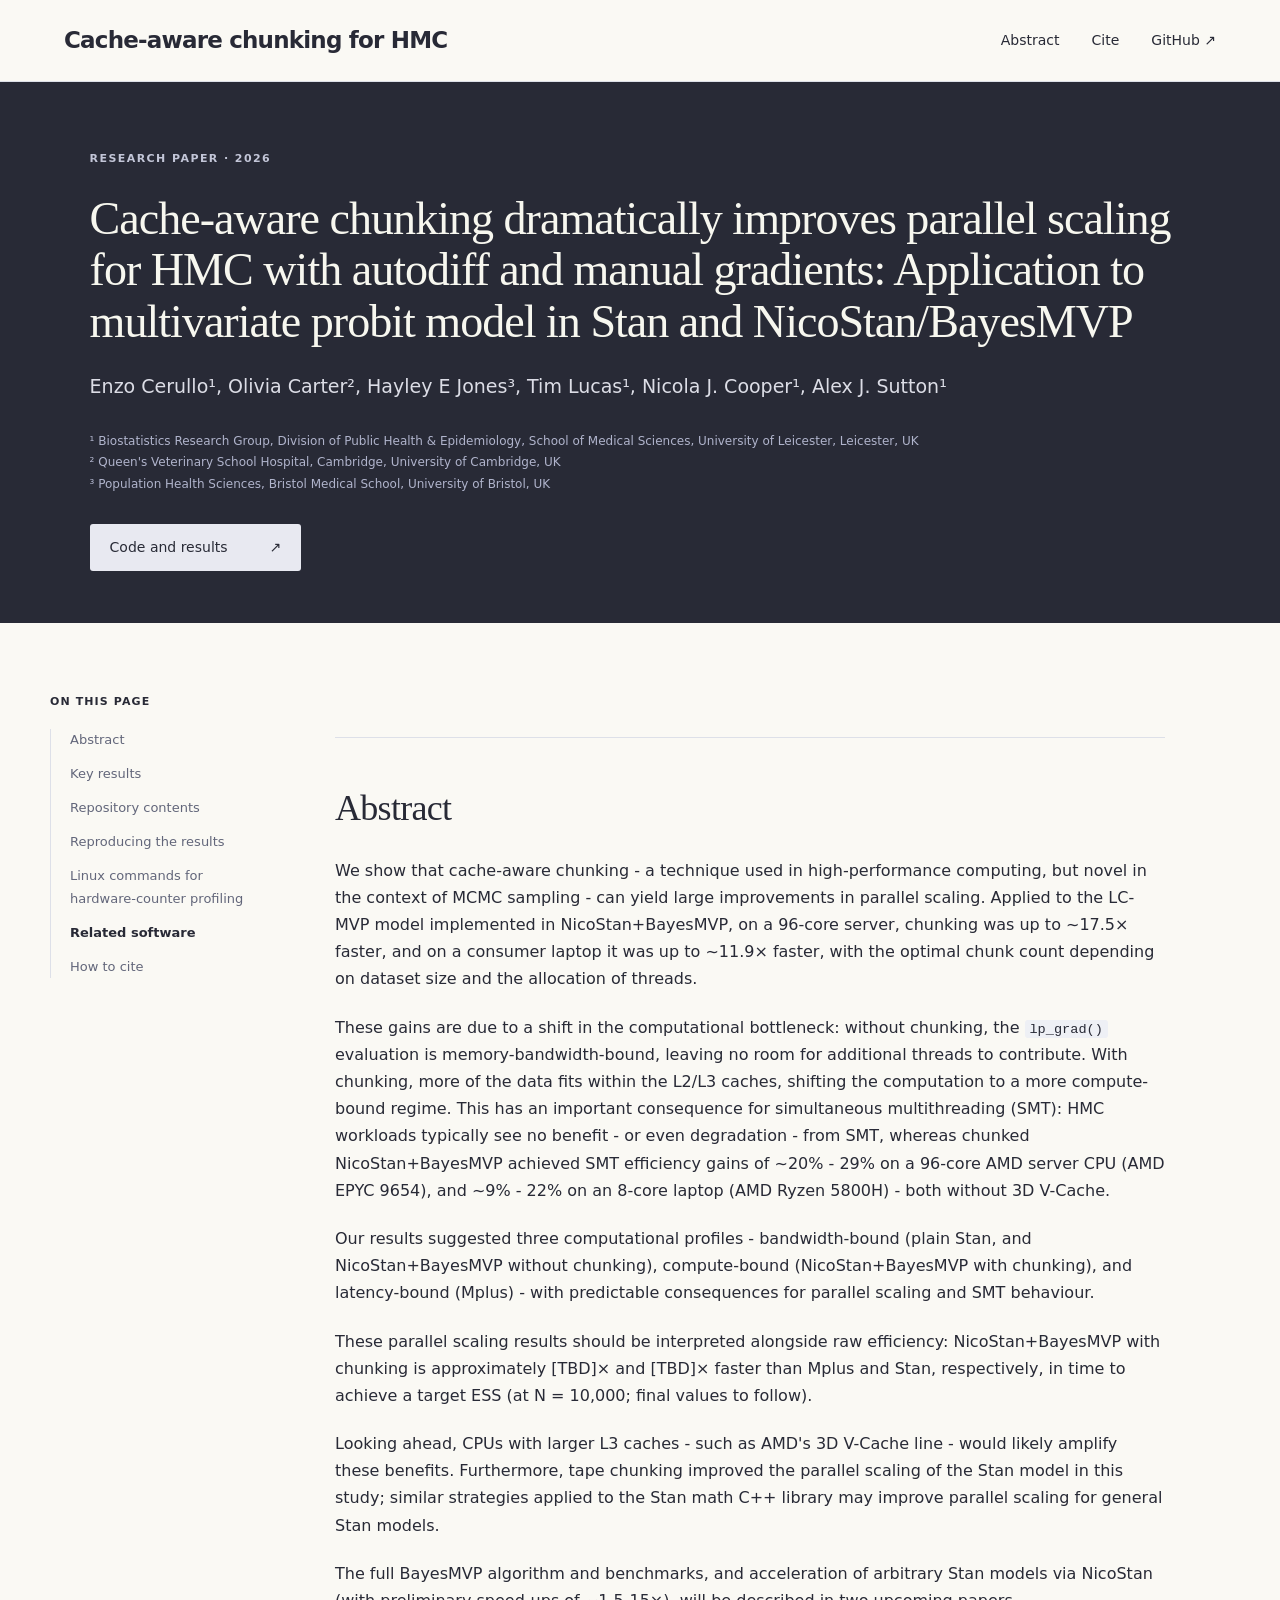
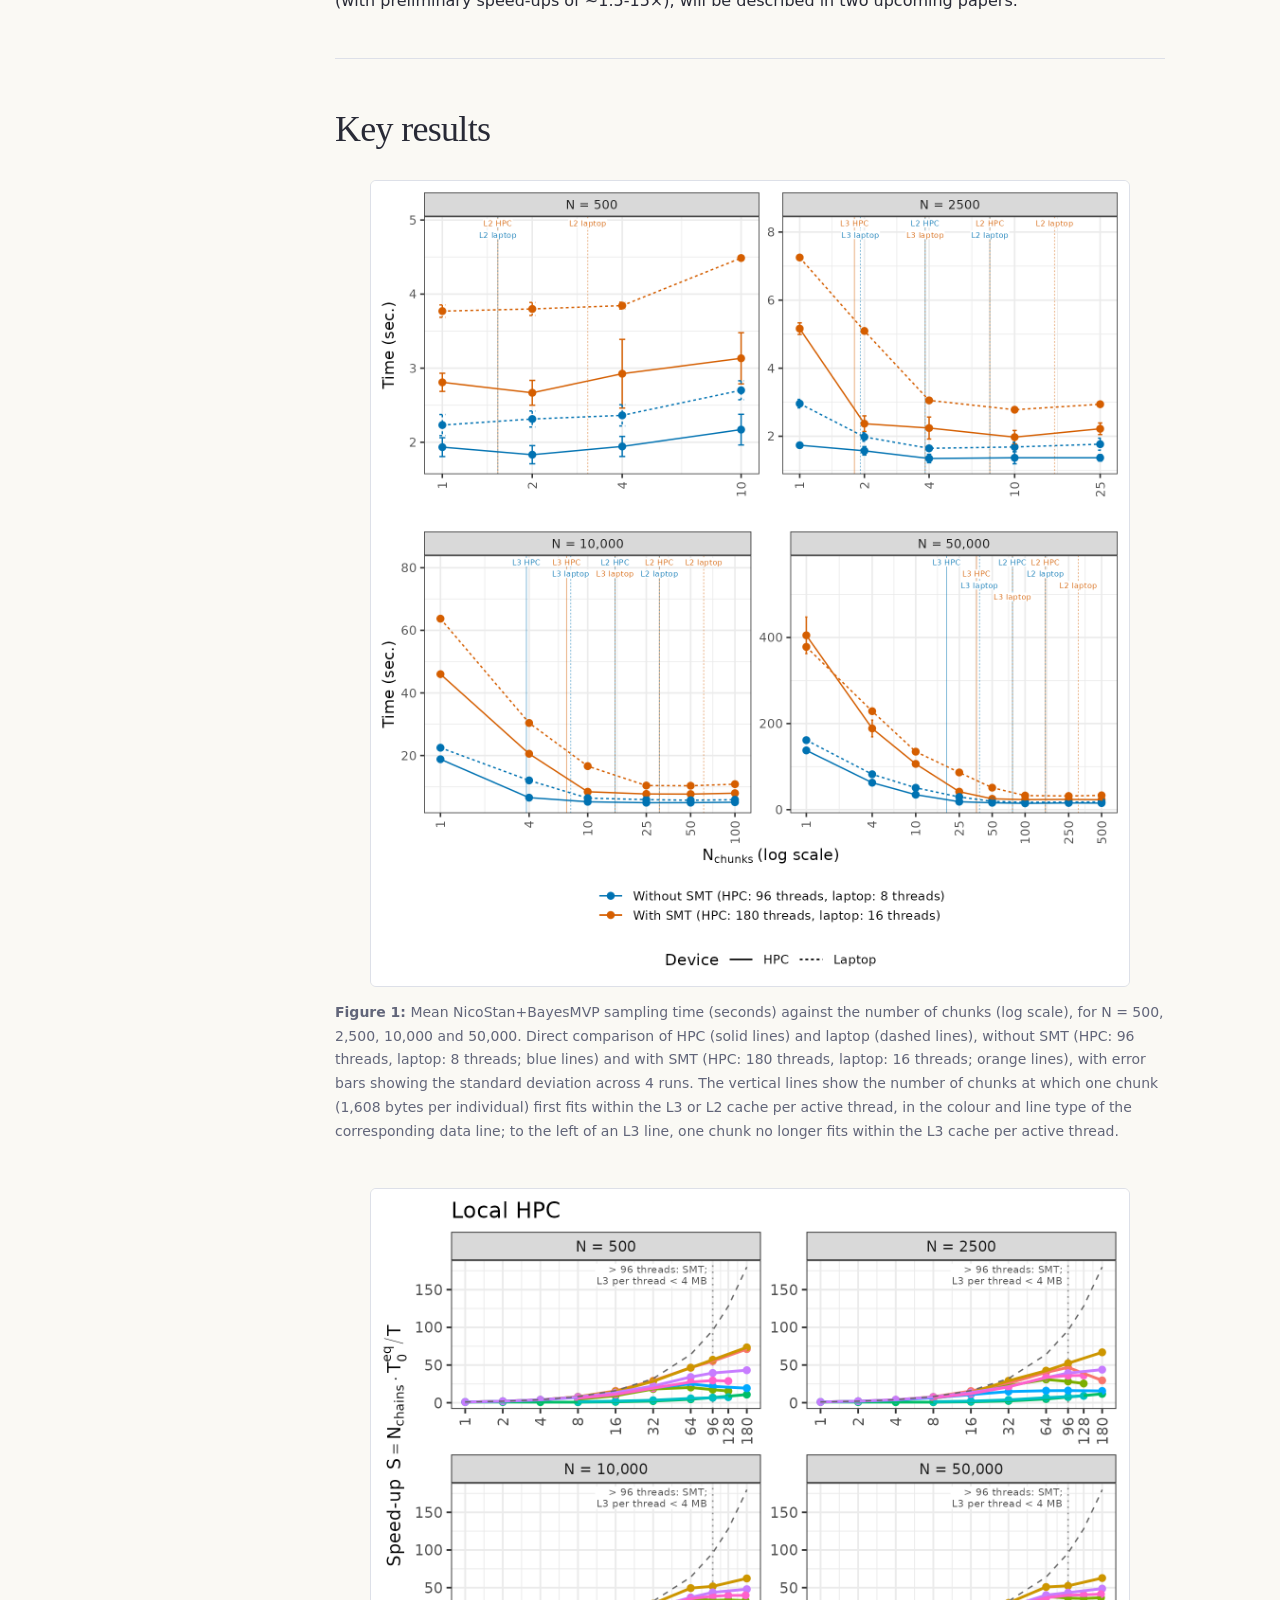
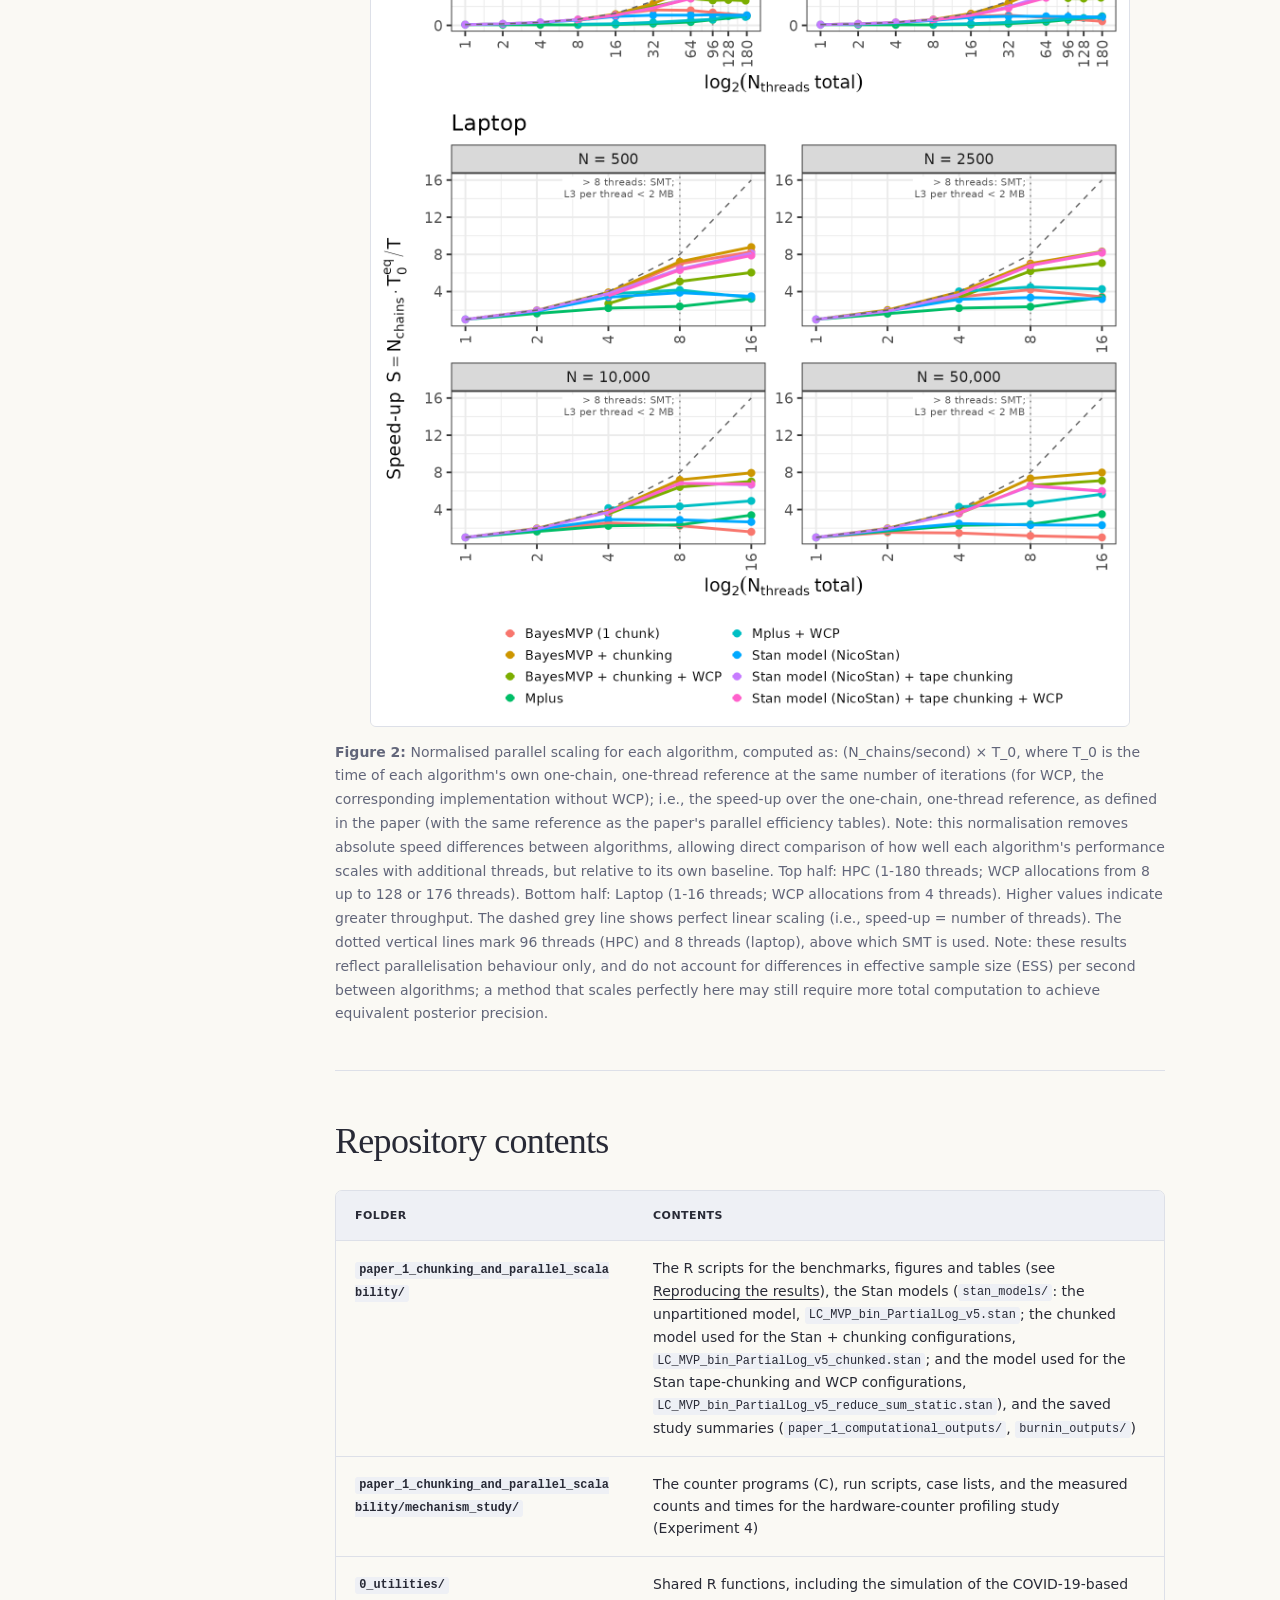
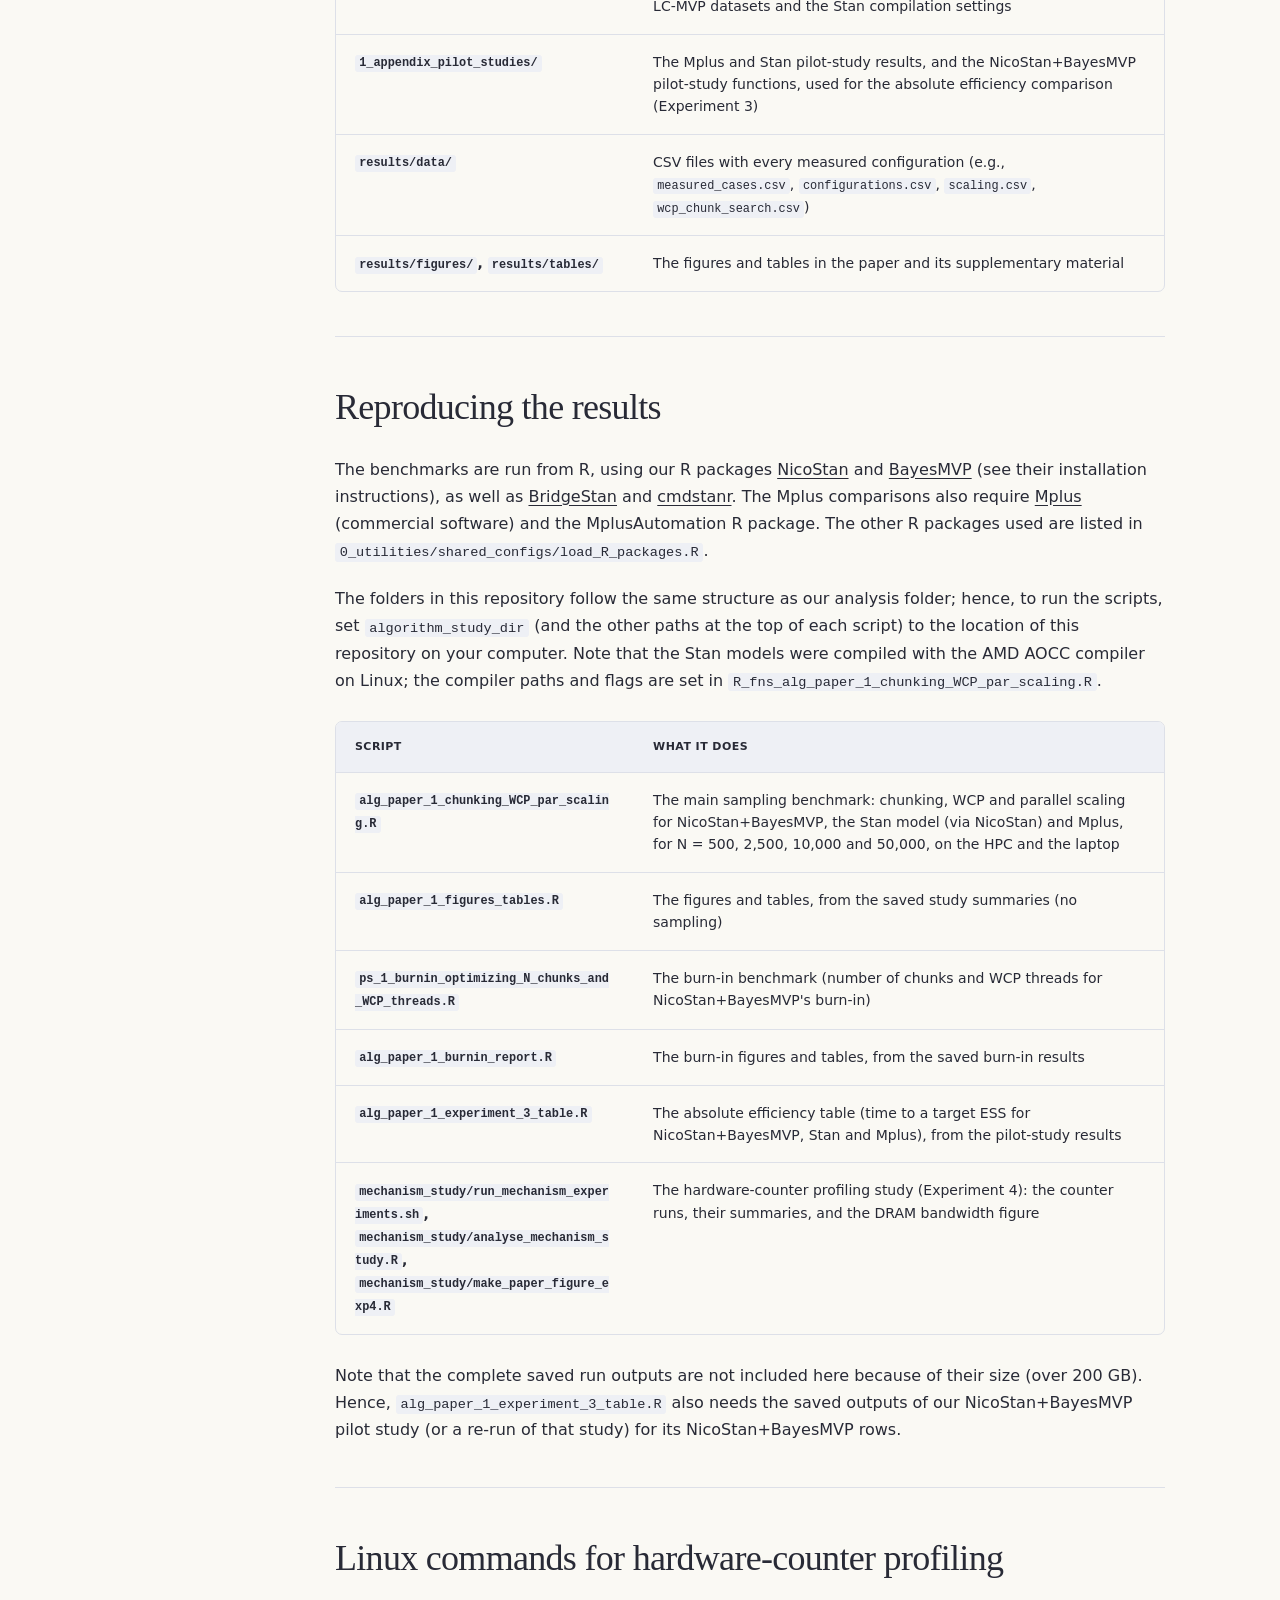
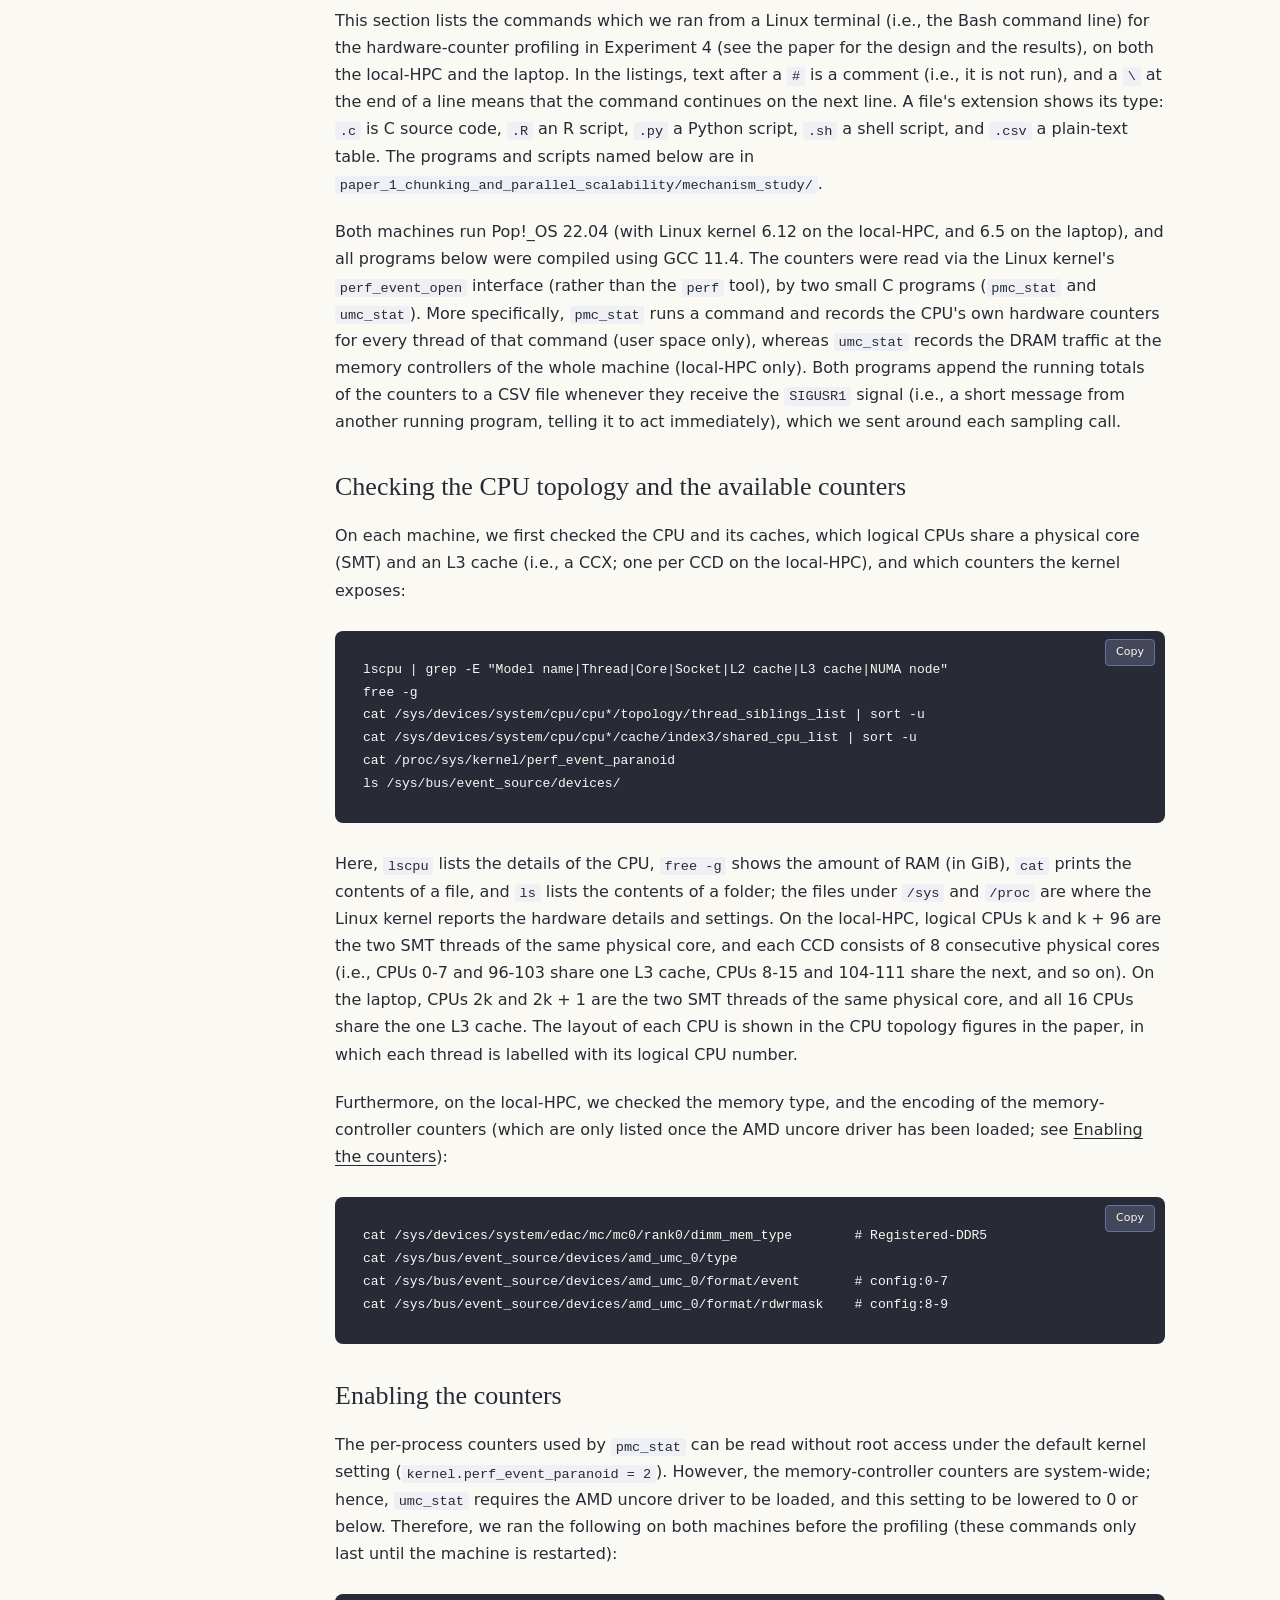
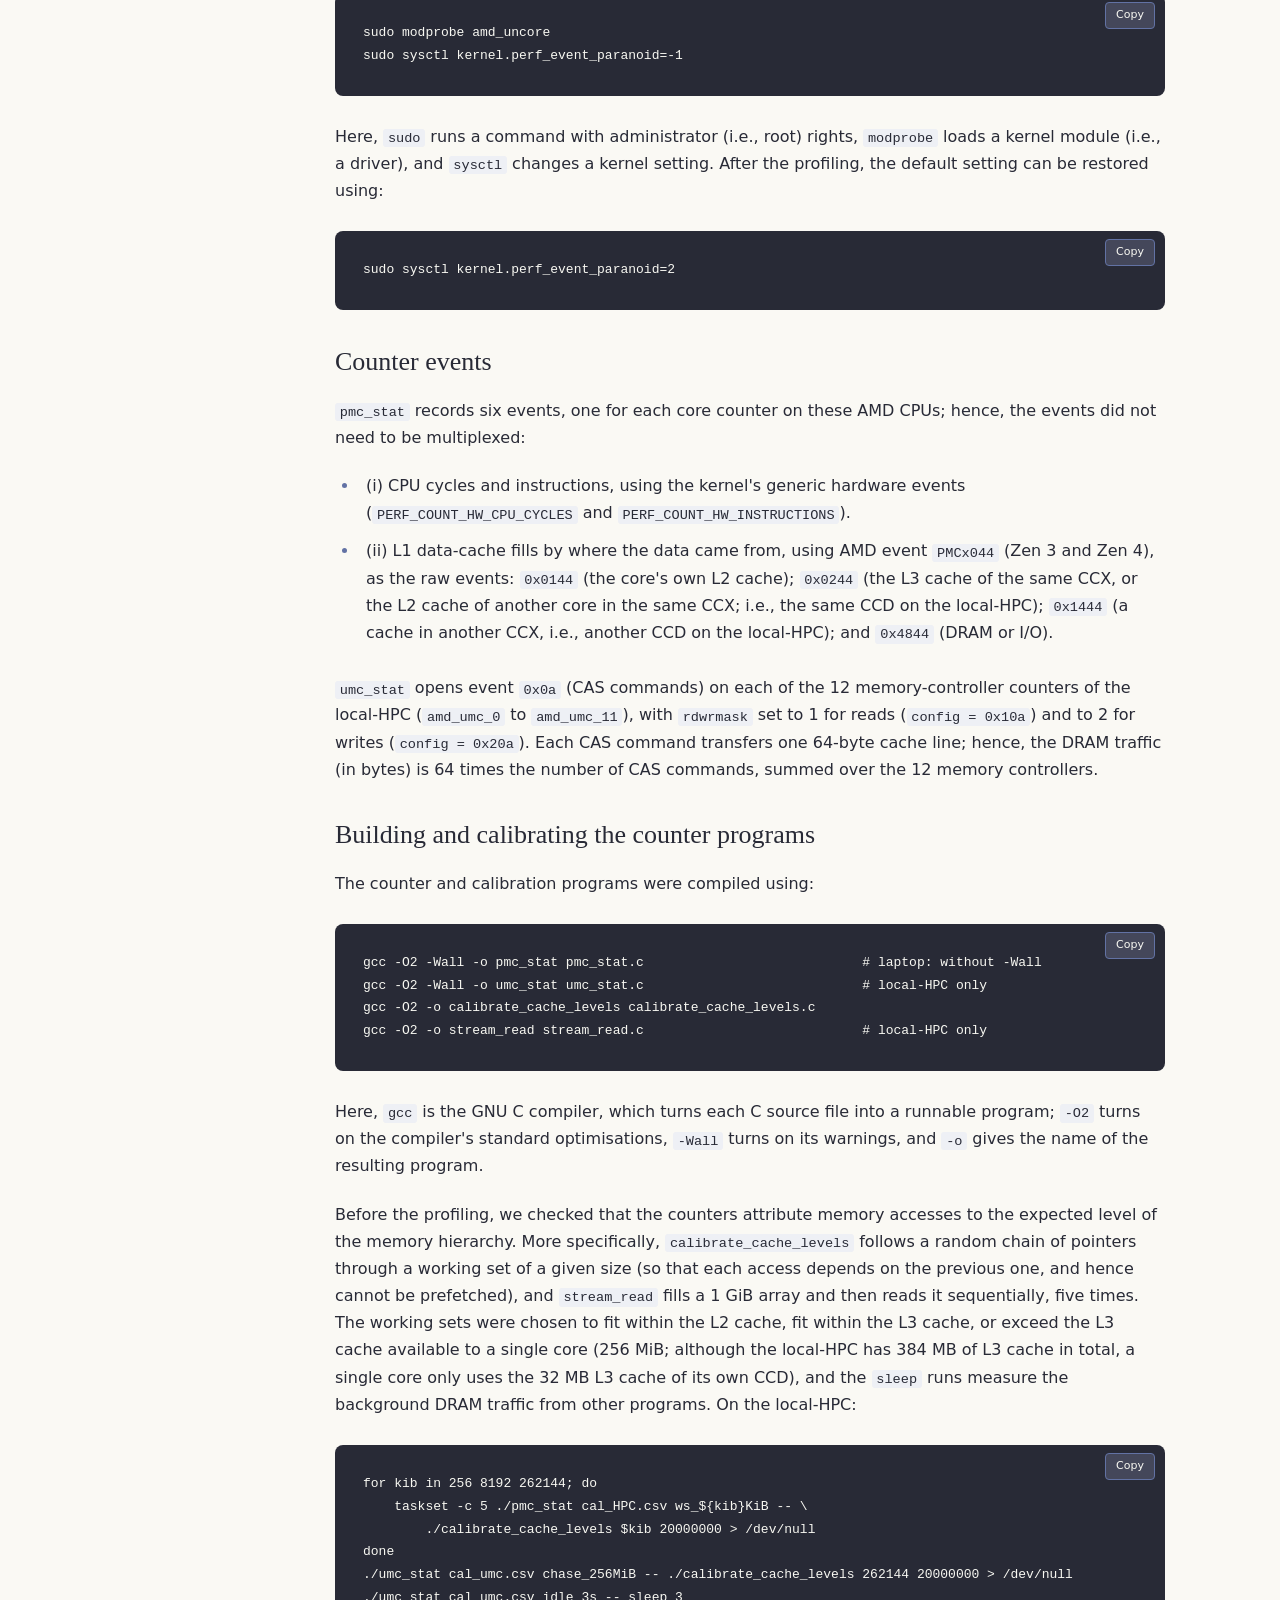
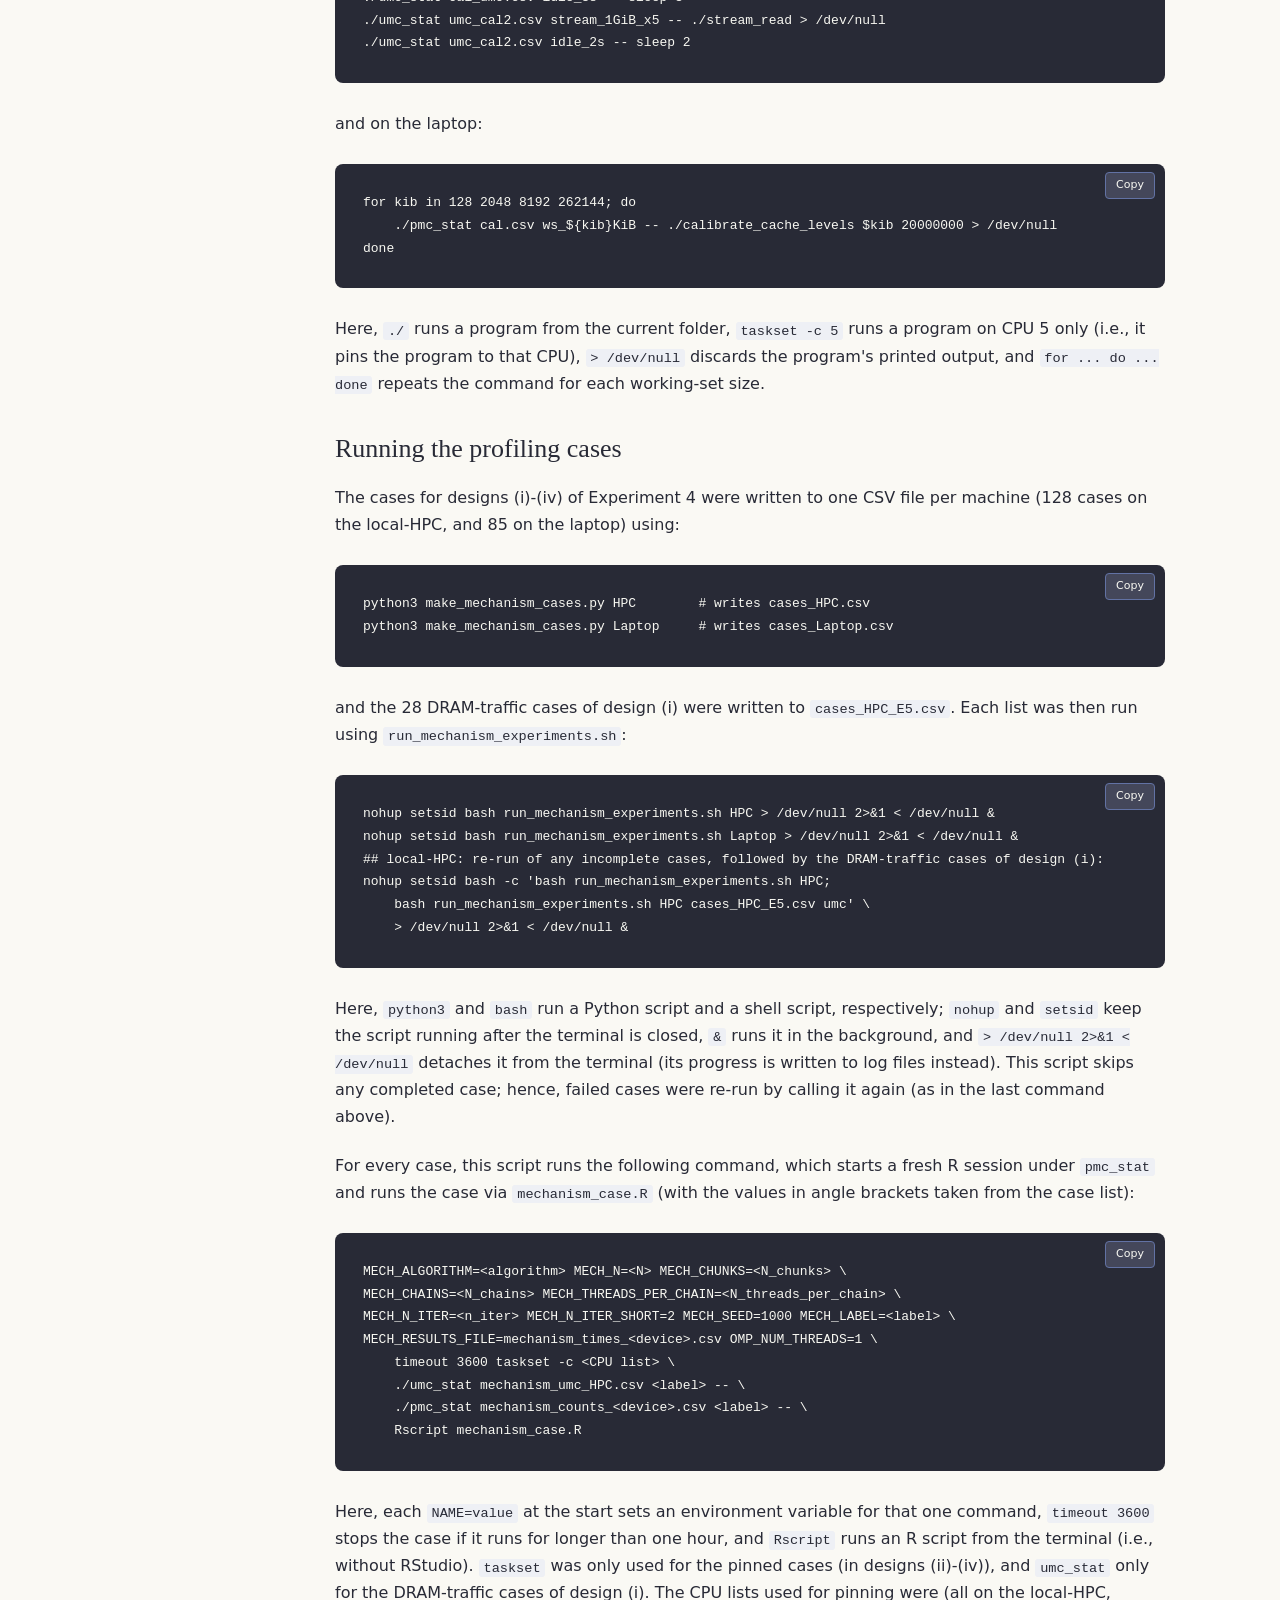
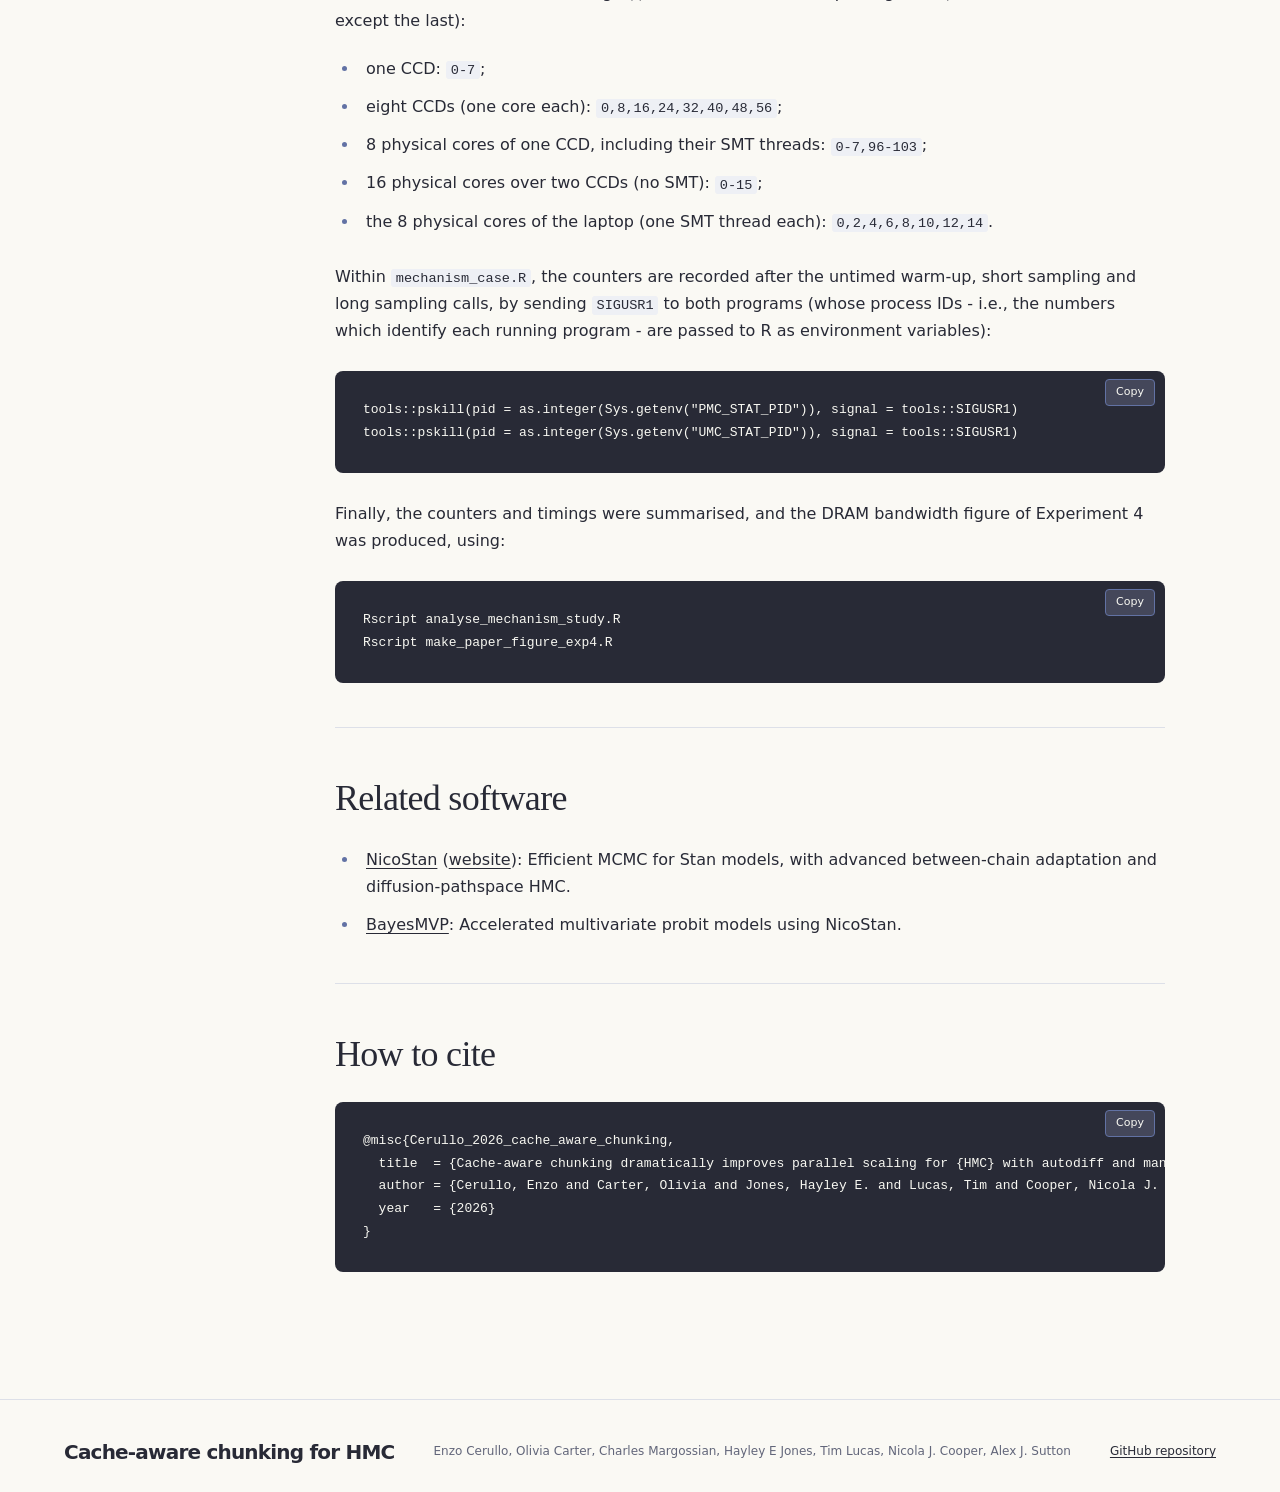
==== commit 1ca251c7: "Paper 1 code, results and web page" ====
--- a/docs/index.html
+++ b/docs/index.html
@@ -4,7 +4,7 @@
 <meta name="theme-color" content="#282A36"><link rel="stylesheet" href="assets/site.css"><script src="assets/site.js" defer></script><script data-goatcounter="https://cerulloe1996.goatcounter.com/count" async src="https://gc.zgo.at/count.js"></script></head><body>
 <a class="skip-link" href="#content">Skip to content</a><header class="masthead"><a class="brand" href="#top">Cache-aware chunking for HMC</a><nav aria-label="Primary"><a href="#abstract">Abstract</a><a href="#how-to-cite">Cite</a><a href="https://github.com/CerulloE1996/cache_aware_chunking_HMC">GitHub ↗</a></nav></header>
 <div class="hero paper-hero" id="top"><div class="hero-copy"><p class="eyebrow">Research paper · 2026</p><h1>Cache-aware chunking dramatically improves parallel scaling for HMC with autodiff and manual gradients: Application to multivariate probit model in Stan and NicoStan/BayesMVP</h1><p class="hero-intro">Enzo Cerullo¹, Olivia Carter², Hayley E Jones³, Tim Lucas¹, Nicola J. Cooper¹, Alex J. Sutton¹</p><p class="byline">¹ Biostatistics Research Group, Division of Public Health &amp; Epidemiology, School of Medical Sciences, University of Leicester, Leicester, UK<br>² Queen&#x27;s Veterinary School Hospital, Cambridge, University of Cambridge, UK<br>³ Population Health Sciences, Bristol Medical School, University of Bristol, UK</p><div class="hero-actions"><a class="button" href="https://github.com/CerulloE1996/cache_aware_chunking_HMC">Code and results <span aria-hidden="true">↗</span></a></div></div></div>
-<div class="layout"><aside><details open><summary>On this page</summary><nav aria-label="On this page"><a href="#abstract">Abstract</a><a href="#key-results">Key results</a><a href="#repository-contents">Repository contents</a><a href="#reproducing-the-results">Reproducing the results</a><a href="#related-software">Related software</a><a href="#how-to-cite">How to cite</a></nav></details></aside><main id="content"><section class="doc-section" id="abstract"><h2>Abstract</h2>
+<div class="layout"><aside><details open><summary>On this page</summary><nav aria-label="On this page"><a href="#abstract">Abstract</a><a href="#key-results">Key results</a><a href="#repository-contents">Repository contents</a><a href="#reproducing-the-results">Reproducing the results</a><a href="#linux-commands-for-hardware-counter-profiling">Linux commands for hardware-counter profiling</a><a href="#related-software">Related software</a><a href="#how-to-cite">How to cite</a></nav></details></aside><main id="content"><section class="doc-section" id="abstract"><h2>Abstract</h2>
 <p>We show that cache-aware chunking - a technique used in high-performance computing, but novel in the context of MCMC sampling - can yield large improvements in parallel scaling. Applied to the LC-MVP model implemented in NicoStan+BayesMVP, on a 96-core server, chunking was up to ~17.5× faster, and on a consumer laptop it was up to ~11.9× faster, with the optimal chunk count depending on dataset size and the allocation of threads.</p>
 <p>These gains are due to a shift in the computational bottleneck: without chunking, the <code>lp_grad()</code> evaluation is memory-bandwidth-bound, leaving no room for additional threads to contribute. With chunking, more of the data fits within the L2/L3 caches, shifting the computation to a more compute-bound regime. This has an important consequence for simultaneous multithreading (SMT): HMC workloads typically see no benefit - or even degradation - from SMT, whereas chunked NicoStan+BayesMVP achieved SMT efficiency gains of ~20% - 29% on a 96-core AMD server CPU (AMD EPYC 9654), and ~9% - 22% on an 8-core laptop (AMD Ryzen 5800H) - both without 3D V-Cache.</p>
 <p>Our results suggested three computational profiles - bandwidth-bound (plain Stan, and NicoStan+BayesMVP without chunking), compute-bound (NicoStan+BayesMVP with chunking), and latency-bound (Mplus) - with predictable consequences for parallel scaling and SMT behaviour.</p>
@@ -25,6 +25,84 @@
 <div class="table-scroll" role="region" aria-label="Script table" tabindex="0"><table><thead><tr><th>Script</th><th>What it does</th></tr></thead><tbody><tr><td><code>alg_paper_1_chunking_WCP_par_scaling.R</code></td><td>The main sampling benchmark: chunking, WCP and parallel scaling for NicoStan+BayesMVP, the Stan model (via NicoStan) and Mplus, for N = 500, 2,500, 10,000 and 50,000, on the HPC and the laptop</td></tr><tr><td><code>alg_paper_1_figures_tables.R</code></td><td>The figures and tables, from the saved study summaries (no sampling)</td></tr><tr><td><code>ps_1_burnin_optimizing_N_chunks_and_WCP_threads.R</code></td><td>The burn-in benchmark (number of chunks and WCP threads for NicoStan+BayesMVP&#x27;s burn-in)</td></tr><tr><td><code>alg_paper_1_burnin_report.R</code></td><td>The burn-in figures and tables, from the saved burn-in results</td></tr><tr><td><code>alg_paper_1_experiment_3_table.R</code></td><td>The absolute efficiency table (time to a target ESS for NicoStan+BayesMVP, Stan and Mplus), from the pilot-study results</td></tr><tr><td><code>mechanism_study/run_mechanism_experiments.sh</code>, <code>mechanism_study/analyse_mechanism_study.R</code>, <code>mechanism_study/make_paper_figure_exp4.R</code></td><td>The hardware-counter profiling study (Experiment 4): the counter runs, their summaries, and the DRAM bandwidth figure</td></tr></tbody></table></div>
 <p>Note that the complete saved run outputs are not included here because of their size (over 200 GB). Hence, <code>alg_paper_1_experiment_3_table.R</code> also needs the saved outputs of our NicoStan+BayesMVP pilot study (or a re-run of that study) for its NicoStan+BayesMVP rows.</p>
 </section>
+<section class="doc-section" id="linux-commands-for-hardware-counter-profiling"><h2>Linux commands for hardware-counter profiling</h2>
+<p>This section lists the commands which we ran from a Linux terminal (i.e., the Bash command line) for the hardware-counter profiling in Experiment 4 (see the paper for the design and the results), on both the local-HPC and the laptop. In the listings, text after a <code>#</code> is a comment (i.e., it is not run), and a <code>\</code> at the end of a line means that the command continues on the next line. A file&#x27;s extension shows its type: <code>.c</code> is C source code, <code>.R</code> an R script, <code>.py</code> a Python script, <code>.sh</code> a shell script, and <code>.csv</code> a plain-text table. The programs and scripts named below are in <code>paper_1_chunking_and_parallel_scalability/mechanism_study/</code>.</p>
+<p>Both machines run Pop!_OS 22.04 (with Linux kernel 6.12 on the local-HPC, and 6.5 on the laptop), and all programs below were compiled using GCC 11.4. The counters were read via the Linux kernel&#x27;s <code>perf_event_open</code> interface (rather than the <code>perf</code> tool), by two small C programs (<code>pmc_stat</code> and <code>umc_stat</code>). More specifically, <code>pmc_stat</code> runs a command and records the CPU&#x27;s own hardware counters for every thread of that command (user space only), whereas <code>umc_stat</code> records the DRAM traffic at the memory controllers of the whole machine (local-HPC only). Both programs append the running totals of the counters to a CSV file whenever they receive the <code>SIGUSR1</code> signal (i.e., a short message from another running program, telling it to act immediately), which we sent around each sampling call.</p>
+<h3 id="checking-the-cpu-topology-and-the-available-counters">Checking the CPU topology and the available counters</h3>
+<p>On each machine, we first checked the CPU and its caches, which logical CPUs share a physical core (SMT) and an L3 cache (i.e., a CCX; one per CCD on the local-HPC), and which counters the kernel exposes:</p>
+<div class="code-block"><button class="copy-code" type="button" aria-label="Copy">Copy</button><pre><code class="language-bash">lscpu | grep -E &quot;Model name|Thread|Core|Socket|L2 cache|L3 cache|NUMA node&quot;
+free -g
+cat /sys/devices/system/cpu/cpu*/topology/thread_siblings_list | sort -u
+cat /sys/devices/system/cpu/cpu*/cache/index3/shared_cpu_list | sort -u
+cat /proc/sys/kernel/perf_event_paranoid
+ls /sys/bus/event_source/devices/</code></pre></div>
+<p>Here, <code>lscpu</code> lists the details of the CPU, <code>free -g</code> shows the amount of RAM (in GiB), <code>cat</code> prints the contents of a file, and <code>ls</code> lists the contents of a folder; the files under <code>/sys</code> and <code>/proc</code> are where the Linux kernel reports the hardware details and settings. On the local-HPC, logical CPUs k and k + 96 are the two SMT threads of the same physical core, and each CCD consists of 8 consecutive physical cores (i.e., CPUs 0-7 and 96-103 share one L3 cache, CPUs 8-15 and 104-111 share the next, and so on). On the laptop, CPUs 2k and 2k + 1 are the two SMT threads of the same physical core, and all 16 CPUs share the one L3 cache. The layout of each CPU is shown in the CPU topology figures in the paper, in which each thread is labelled with its logical CPU number.</p>
+<p>Furthermore, on the local-HPC, we checked the memory type, and the encoding of the memory-controller counters (which are only listed once the AMD uncore driver has been loaded; see <a href="#enabling-the-counters">Enabling the counters</a>):</p>
+<div class="code-block"><button class="copy-code" type="button" aria-label="Copy">Copy</button><pre><code class="language-bash">cat /sys/devices/system/edac/mc/mc0/rank0/dimm_mem_type        # Registered-DDR5
+cat /sys/bus/event_source/devices/amd_umc_0/type
+cat /sys/bus/event_source/devices/amd_umc_0/format/event       # config:0-7
+cat /sys/bus/event_source/devices/amd_umc_0/format/rdwrmask    # config:8-9</code></pre></div>
+<h3 id="enabling-the-counters">Enabling the counters</h3>
+<p>The per-process counters used by <code>pmc_stat</code> can be read without root access under the default kernel setting (<code>kernel.perf_event_paranoid = 2</code>). However, the memory-controller counters are system-wide; hence, <code>umc_stat</code> requires the AMD uncore driver to be loaded, and this setting to be lowered to 0 or below. Therefore, we ran the following on both machines before the profiling (these commands only last until the machine is restarted):</p>
+<div class="code-block"><button class="copy-code" type="button" aria-label="Copy">Copy</button><pre><code class="language-bash">sudo modprobe amd_uncore
+sudo sysctl kernel.perf_event_paranoid=-1</code></pre></div>
+<p>Here, <code>sudo</code> runs a command with administrator (i.e., root) rights, <code>modprobe</code> loads a kernel module (i.e., a driver), and <code>sysctl</code> changes a kernel setting. After the profiling, the default setting can be restored using:</p>
+<div class="code-block"><button class="copy-code" type="button" aria-label="Copy">Copy</button><pre><code class="language-bash">sudo sysctl kernel.perf_event_paranoid=2</code></pre></div>
+<h3 id="counter-events">Counter events</h3>
+<p><code>pmc_stat</code> records six events, one for each core counter on these AMD CPUs; hence, the events did not need to be multiplexed:</p>
+<ul><li>(i) CPU cycles and instructions, using the kernel&#x27;s generic hardware events (<code>PERF_COUNT_HW_CPU_CYCLES</code> and <code>PERF_COUNT_HW_INSTRUCTIONS</code>).</li><li>(ii) L1 data-cache fills by where the data came from, using AMD event <code>PMCx044</code> (Zen 3 and Zen 4), as the raw events: <code>0x0144</code> (the core&#x27;s own L2 cache); <code>0x0244</code> (the L3 cache of the same CCX, or the L2 cache of another core in the same CCX; i.e., the same CCD on the local-HPC); <code>0x1444</code> (a cache in another CCX, i.e., another CCD on the local-HPC); and <code>0x4844</code> (DRAM or I/O).</li></ul>
+<p><code>umc_stat</code> opens event <code>0x0a</code> (CAS commands) on each of the 12 memory-controller counters of the local-HPC (<code>amd_umc_0</code> to <code>amd_umc_11</code>), with <code>rdwrmask</code> set to 1 for reads (<code>config = 0x10a</code>) and to 2 for writes (<code>config = 0x20a</code>). Each CAS command transfers one 64-byte cache line; hence, the DRAM traffic (in bytes) is 64 times the number of CAS commands, summed over the 12 memory controllers.</p>
+<h3 id="building-and-calibrating-the-counter-programs">Building and calibrating the counter programs</h3>
+<p>The counter and calibration programs were compiled using:</p>
+<div class="code-block"><button class="copy-code" type="button" aria-label="Copy">Copy</button><pre><code class="language-bash">gcc -O2 -Wall -o pmc_stat pmc_stat.c                            # laptop: without -Wall
+gcc -O2 -Wall -o umc_stat umc_stat.c                            # local-HPC only
+gcc -O2 -o calibrate_cache_levels calibrate_cache_levels.c
+gcc -O2 -o stream_read stream_read.c                            # local-HPC only</code></pre></div>
+<p>Here, <code>gcc</code> is the GNU C compiler, which turns each C source file into a runnable program; <code>-O2</code> turns on the compiler&#x27;s standard optimisations, <code>-Wall</code> turns on its warnings, and <code>-o</code> gives the name of the resulting program.</p>
+<p>Before the profiling, we checked that the counters attribute memory accesses to the expected level of the memory hierarchy. More specifically, <code>calibrate_cache_levels</code> follows a random chain of pointers through a working set of a given size (so that each access depends on the previous one, and hence cannot be prefetched), and <code>stream_read</code> fills a 1 GiB array and then reads it sequentially, five times. The working sets were chosen to fit within the L2 cache, fit within the L3 cache, or exceed the L3 cache available to a single core (256 MiB; although the local-HPC has 384 MB of L3 cache in total, a single core only uses the 32 MB L3 cache of its own CCD), and the <code>sleep</code> runs measure the background DRAM traffic from other programs. On the local-HPC:</p>
+<div class="code-block"><button class="copy-code" type="button" aria-label="Copy">Copy</button><pre><code class="language-bash">for kib in 256 8192 262144; do
+    taskset -c 5 ./pmc_stat cal_HPC.csv ws_${kib}KiB -- \
+        ./calibrate_cache_levels $kib 20000000 &gt; /dev/null
+done
+./umc_stat cal_umc.csv chase_256MiB -- ./calibrate_cache_levels 262144 20000000 &gt; /dev/null
+./umc_stat cal_umc.csv idle_3s -- sleep 3
+./umc_stat umc_cal2.csv stream_1GiB_x5 -- ./stream_read &gt; /dev/null
+./umc_stat umc_cal2.csv idle_2s -- sleep 2</code></pre></div>
+<p>and on the laptop:</p>
+<div class="code-block"><button class="copy-code" type="button" aria-label="Copy">Copy</button><pre><code class="language-bash">for kib in 128 2048 8192 262144; do
+    ./pmc_stat cal.csv ws_${kib}KiB -- ./calibrate_cache_levels $kib 20000000 &gt; /dev/null
+done</code></pre></div>
+<p>Here, <code>./</code> runs a program from the current folder, <code>taskset -c 5</code> runs a program on CPU 5 only (i.e., it pins the program to that CPU), <code>&gt; /dev/null</code> discards the program&#x27;s printed output, and <code>for ... do ... done</code> repeats the command for each working-set size.</p>
+<h3 id="running-the-profiling-cases">Running the profiling cases</h3>
+<p>The cases for designs (i)-(iv) of Experiment 4 were written to one CSV file per machine (128 cases on the local-HPC, and 85 on the laptop) using:</p>
+<div class="code-block"><button class="copy-code" type="button" aria-label="Copy">Copy</button><pre><code class="language-bash">python3 make_mechanism_cases.py HPC        # writes cases_HPC.csv
+python3 make_mechanism_cases.py Laptop     # writes cases_Laptop.csv</code></pre></div>
+<p>and the 28 DRAM-traffic cases of design (i) were written to <code>cases_HPC_E5.csv</code>. Each list was then run using <code>run_mechanism_experiments.sh</code>:</p>
+<div class="code-block"><button class="copy-code" type="button" aria-label="Copy">Copy</button><pre><code class="language-bash">nohup setsid bash run_mechanism_experiments.sh HPC &gt; /dev/null 2&gt;&amp;1 &lt; /dev/null &amp;
+nohup setsid bash run_mechanism_experiments.sh Laptop &gt; /dev/null 2&gt;&amp;1 &lt; /dev/null &amp;
+## local-HPC: re-run of any incomplete cases, followed by the DRAM-traffic cases of design (i):
+nohup setsid bash -c &#x27;bash run_mechanism_experiments.sh HPC;
+    bash run_mechanism_experiments.sh HPC cases_HPC_E5.csv umc&#x27; \
+    &gt; /dev/null 2&gt;&amp;1 &lt; /dev/null &amp;</code></pre></div>
+<p>Here, <code>python3</code> and <code>bash</code> run a Python script and a shell script, respectively; <code>nohup</code> and <code>setsid</code> keep the script running after the terminal is closed, <code>&amp;</code> runs it in the background, and <code>&gt; /dev/null 2&gt;&amp;1 &lt; /dev/null</code> detaches it from the terminal (its progress is written to log files instead). This script skips any completed case; hence, failed cases were re-run by calling it again (as in the last command above).</p>
+<p>For every case, this script runs the following command, which starts a fresh R session under <code>pmc_stat</code> and runs the case via <code>mechanism_case.R</code> (with the values in angle brackets taken from the case list):</p>
+<div class="code-block"><button class="copy-code" type="button" aria-label="Copy">Copy</button><pre><code class="language-bash">MECH_ALGORITHM=&lt;algorithm&gt; MECH_N=&lt;N&gt; MECH_CHUNKS=&lt;N_chunks&gt; \
+MECH_CHAINS=&lt;N_chains&gt; MECH_THREADS_PER_CHAIN=&lt;N_threads_per_chain&gt; \
+MECH_N_ITER=&lt;n_iter&gt; MECH_N_ITER_SHORT=2 MECH_SEED=1000 MECH_LABEL=&lt;label&gt; \
+MECH_RESULTS_FILE=mechanism_times_&lt;device&gt;.csv OMP_NUM_THREADS=1 \
+    timeout 3600 taskset -c &lt;CPU list&gt; \
+    ./umc_stat mechanism_umc_HPC.csv &lt;label&gt; -- \
+    ./pmc_stat mechanism_counts_&lt;device&gt;.csv &lt;label&gt; -- \
+    Rscript mechanism_case.R</code></pre></div>
+<p>Here, each <code>NAME=value</code> at the start sets an environment variable for that one command, <code>timeout 3600</code> stops the case if it runs for longer than one hour, and <code>Rscript</code> runs an R script from the terminal (i.e., without RStudio). <code>taskset</code> was only used for the pinned cases (in designs (ii)-(iv)), and <code>umc_stat</code> only for the DRAM-traffic cases of design (i). The CPU lists used for pinning were (all on the local-HPC, except the last):</p>
+<ul><li>one CCD: <code>0-7</code>;</li><li>eight CCDs (one core each): <code>0,8,16,24,32,40,48,56</code>;</li><li>8 physical cores of one CCD, including their SMT threads: <code>0-7,96-103</code>;</li><li>16 physical cores over two CCDs (no SMT): <code>0-15</code>;</li><li>the 8 physical cores of the laptop (one SMT thread each): <code>0,2,4,6,8,10,12,14</code>.</li></ul>
+<p>Within <code>mechanism_case.R</code>, the counters are recorded after the untimed warm-up, short sampling and long sampling calls, by sending <code>SIGUSR1</code> to both programs (whose process IDs - i.e., the numbers which identify each running program - are passed to R as environment variables):</p>
+<div class="code-block"><button class="copy-code" type="button" aria-label="Copy">Copy</button><pre><code class="language-r">tools::pskill(pid = as.integer(Sys.getenv(&quot;PMC_STAT_PID&quot;)), signal = tools::SIGUSR1)
+tools::pskill(pid = as.integer(Sys.getenv(&quot;UMC_STAT_PID&quot;)), signal = tools::SIGUSR1)</code></pre></div>
+<p>Finally, the counters and timings were summarised, and the DRAM bandwidth figure of Experiment 4 was produced, using:</p>
+<div class="code-block"><button class="copy-code" type="button" aria-label="Copy">Copy</button><pre><code class="language-bash">Rscript analyse_mechanism_study.R
+Rscript make_paper_figure_exp4.R</code></pre></div>
+</section>
 <section class="doc-section" id="related-software"><h2>Related software</h2>
 <ul><li><a href="https://github.com/CerulloE1996/NicoStan">NicoStan</a> (<a href="https://cerulloe1996.github.io/NicoStan/">website</a>): Efficient MCMC for Stan models, with advanced between-chain adaptation and diffusion-pathspace HMC.</li><li><a href="https://github.com/CerulloE1996/BayesMVP">BayesMVP</a>: Accelerated multivariate probit models using NicoStan.</li></ul>
 </section>
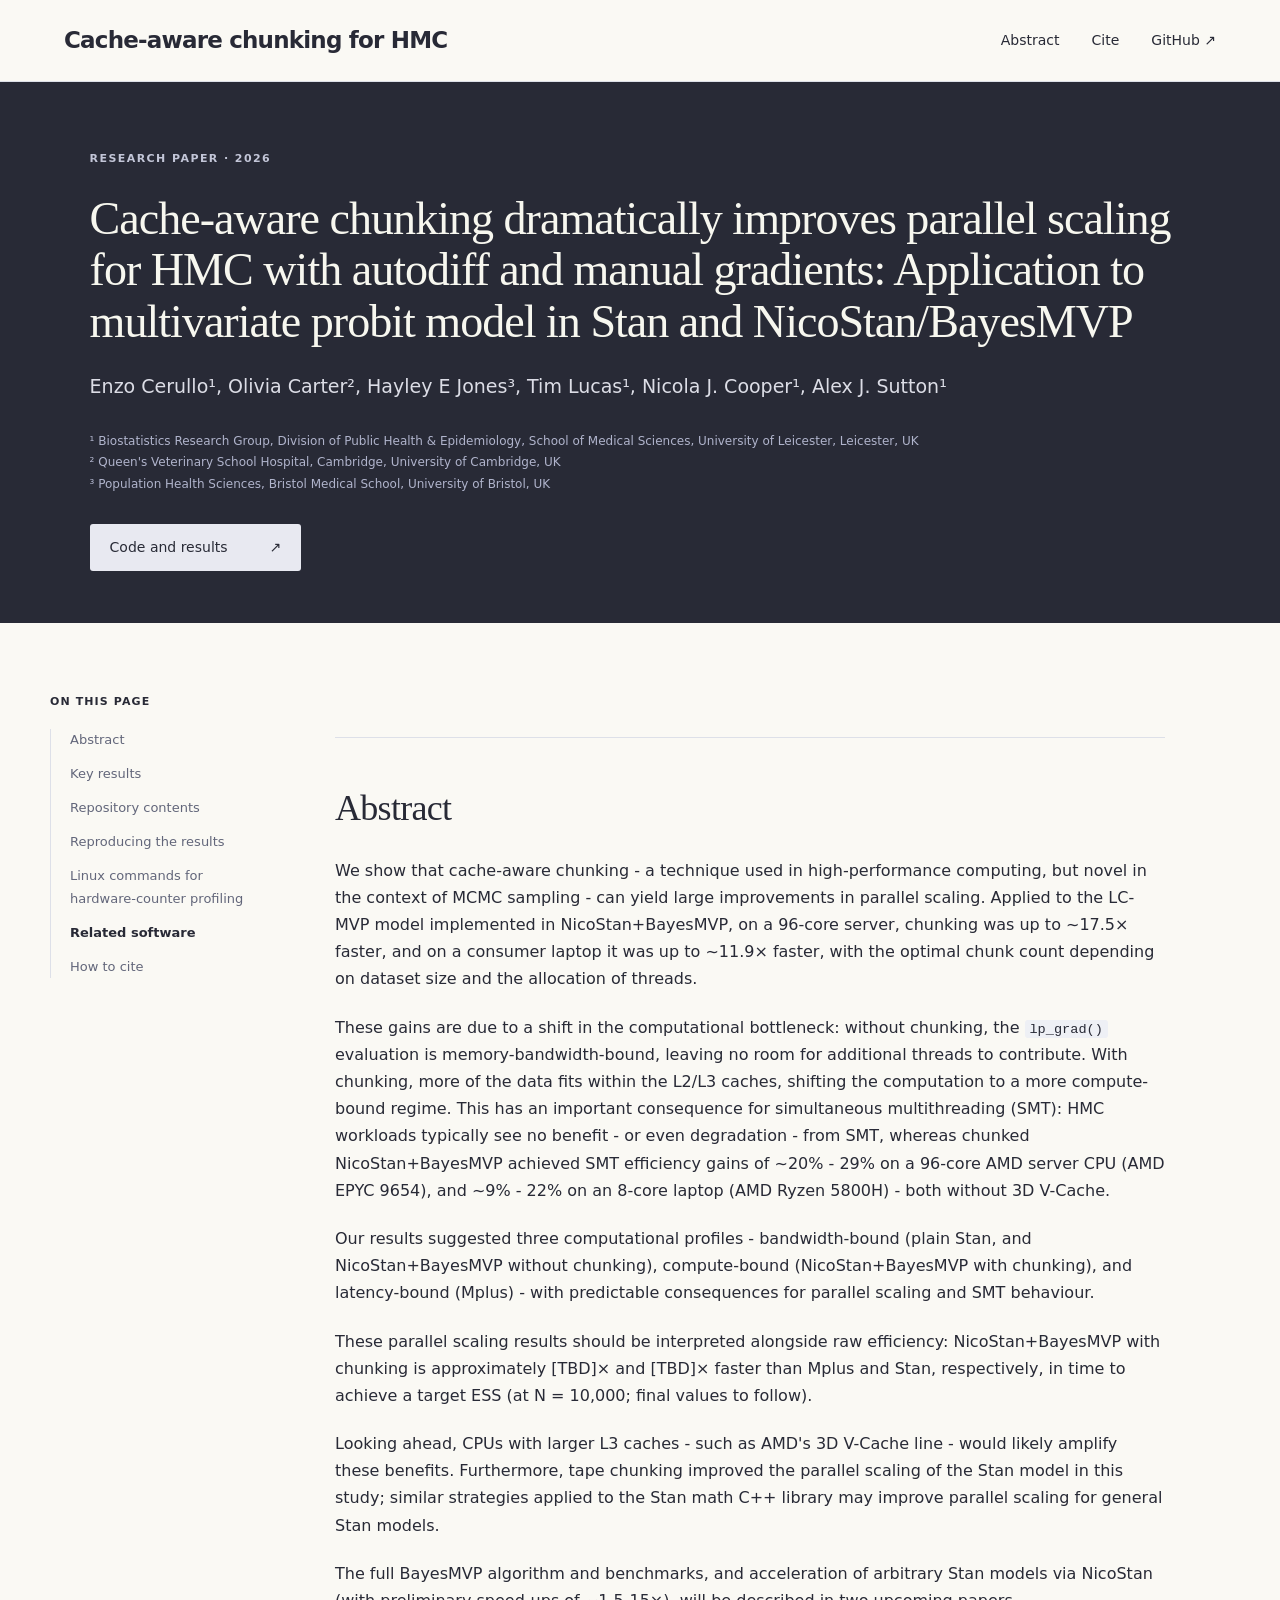
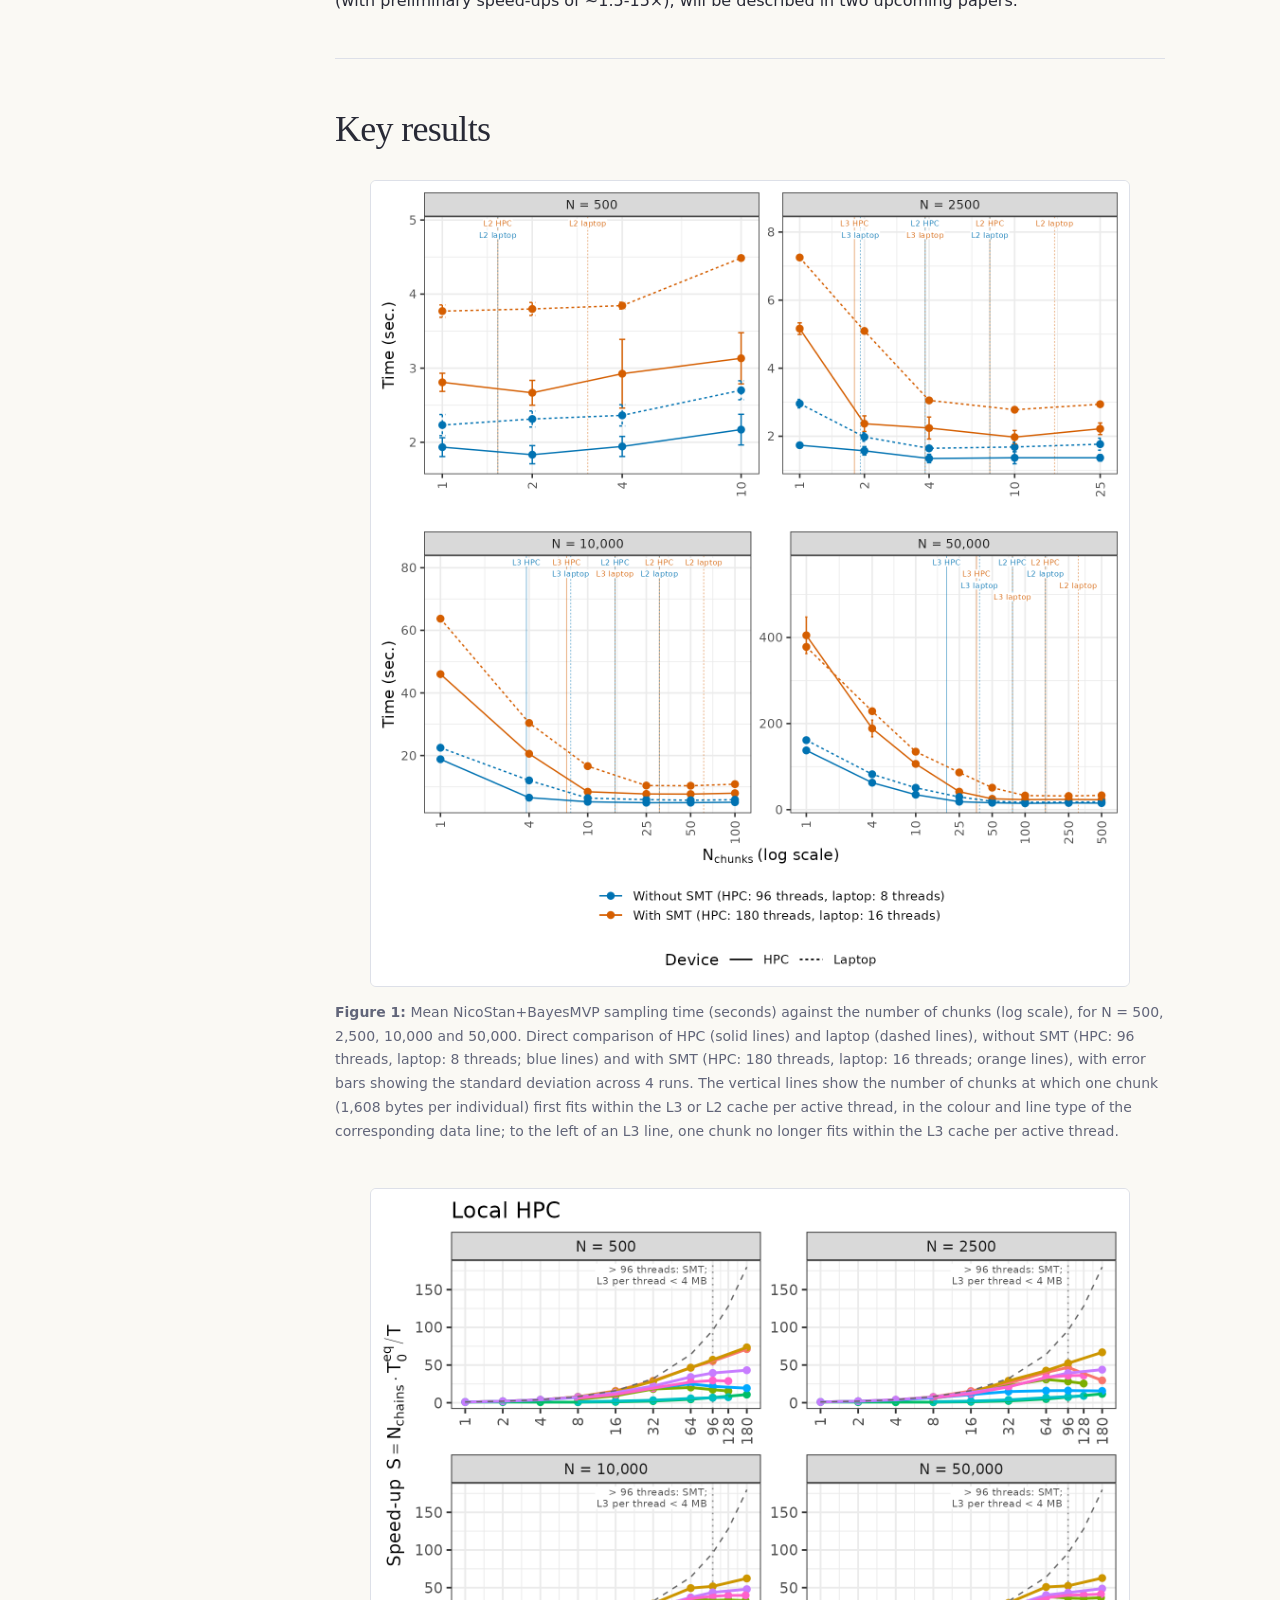
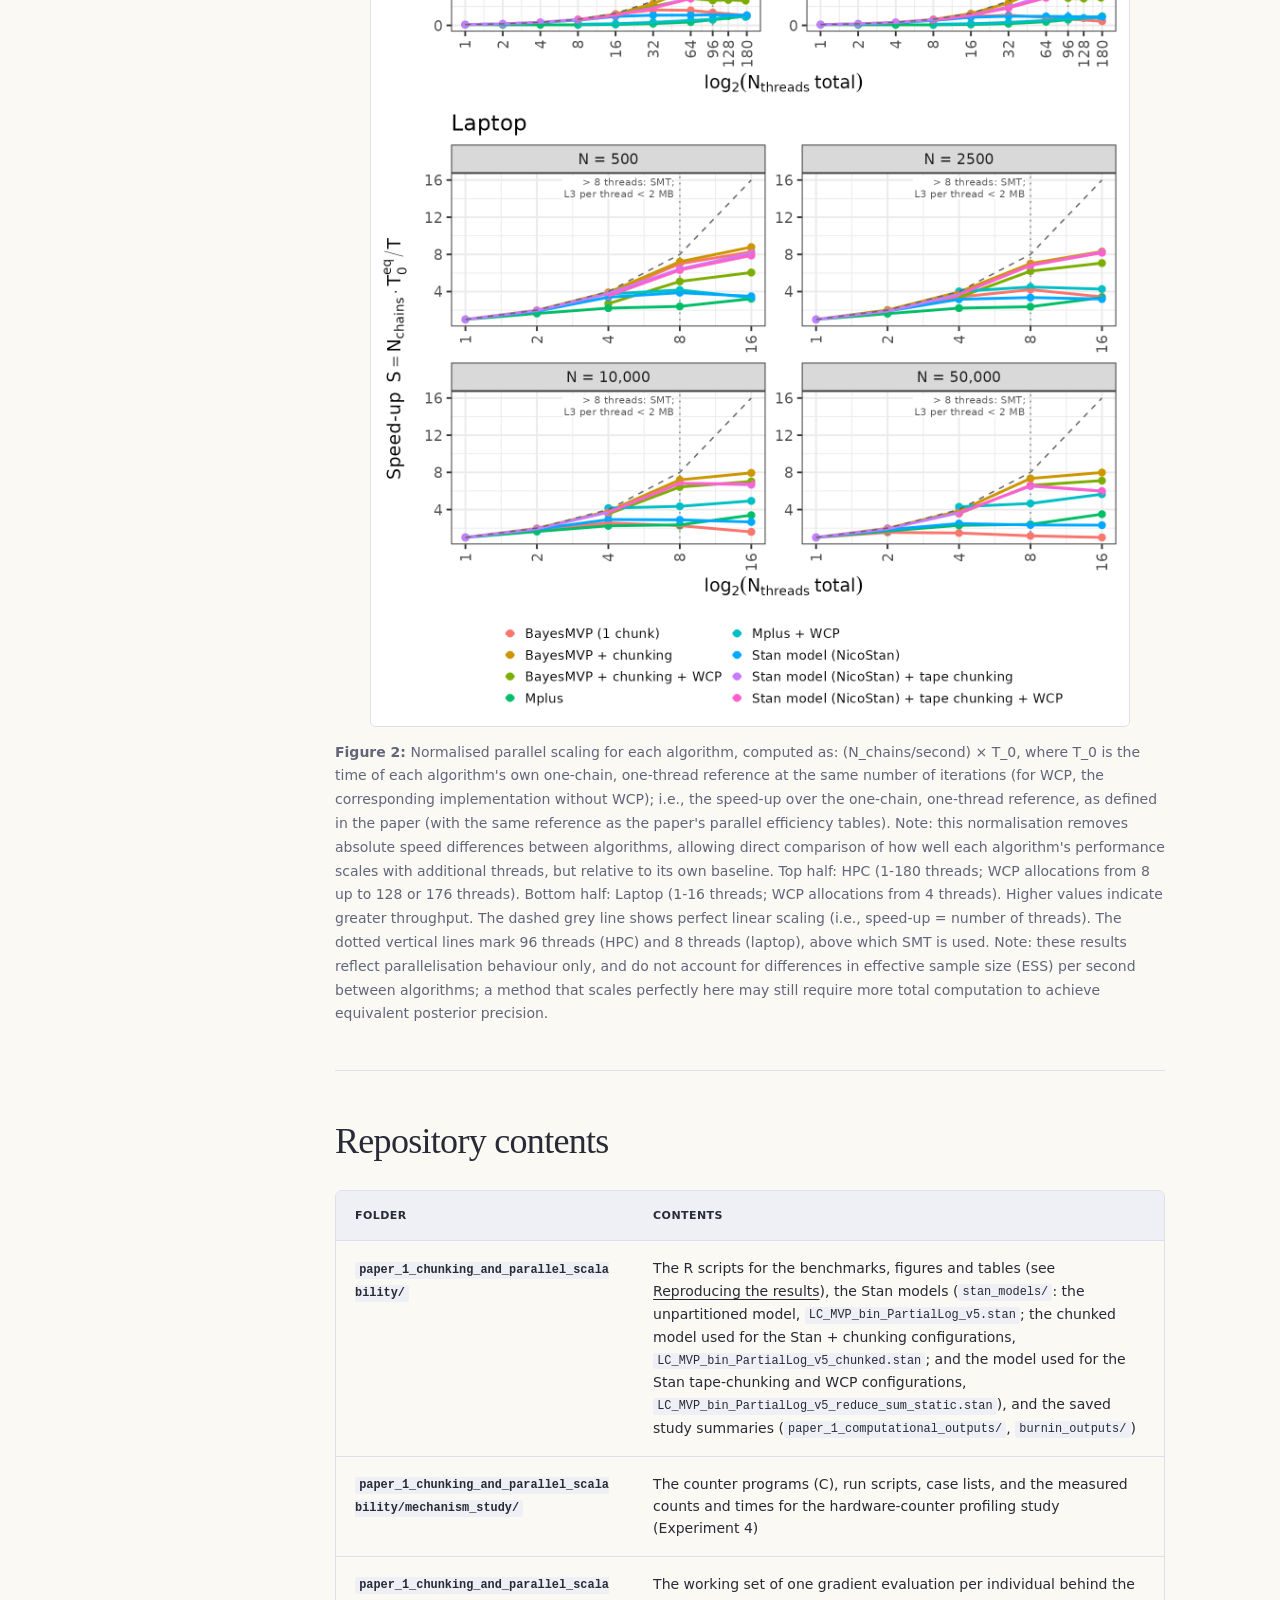
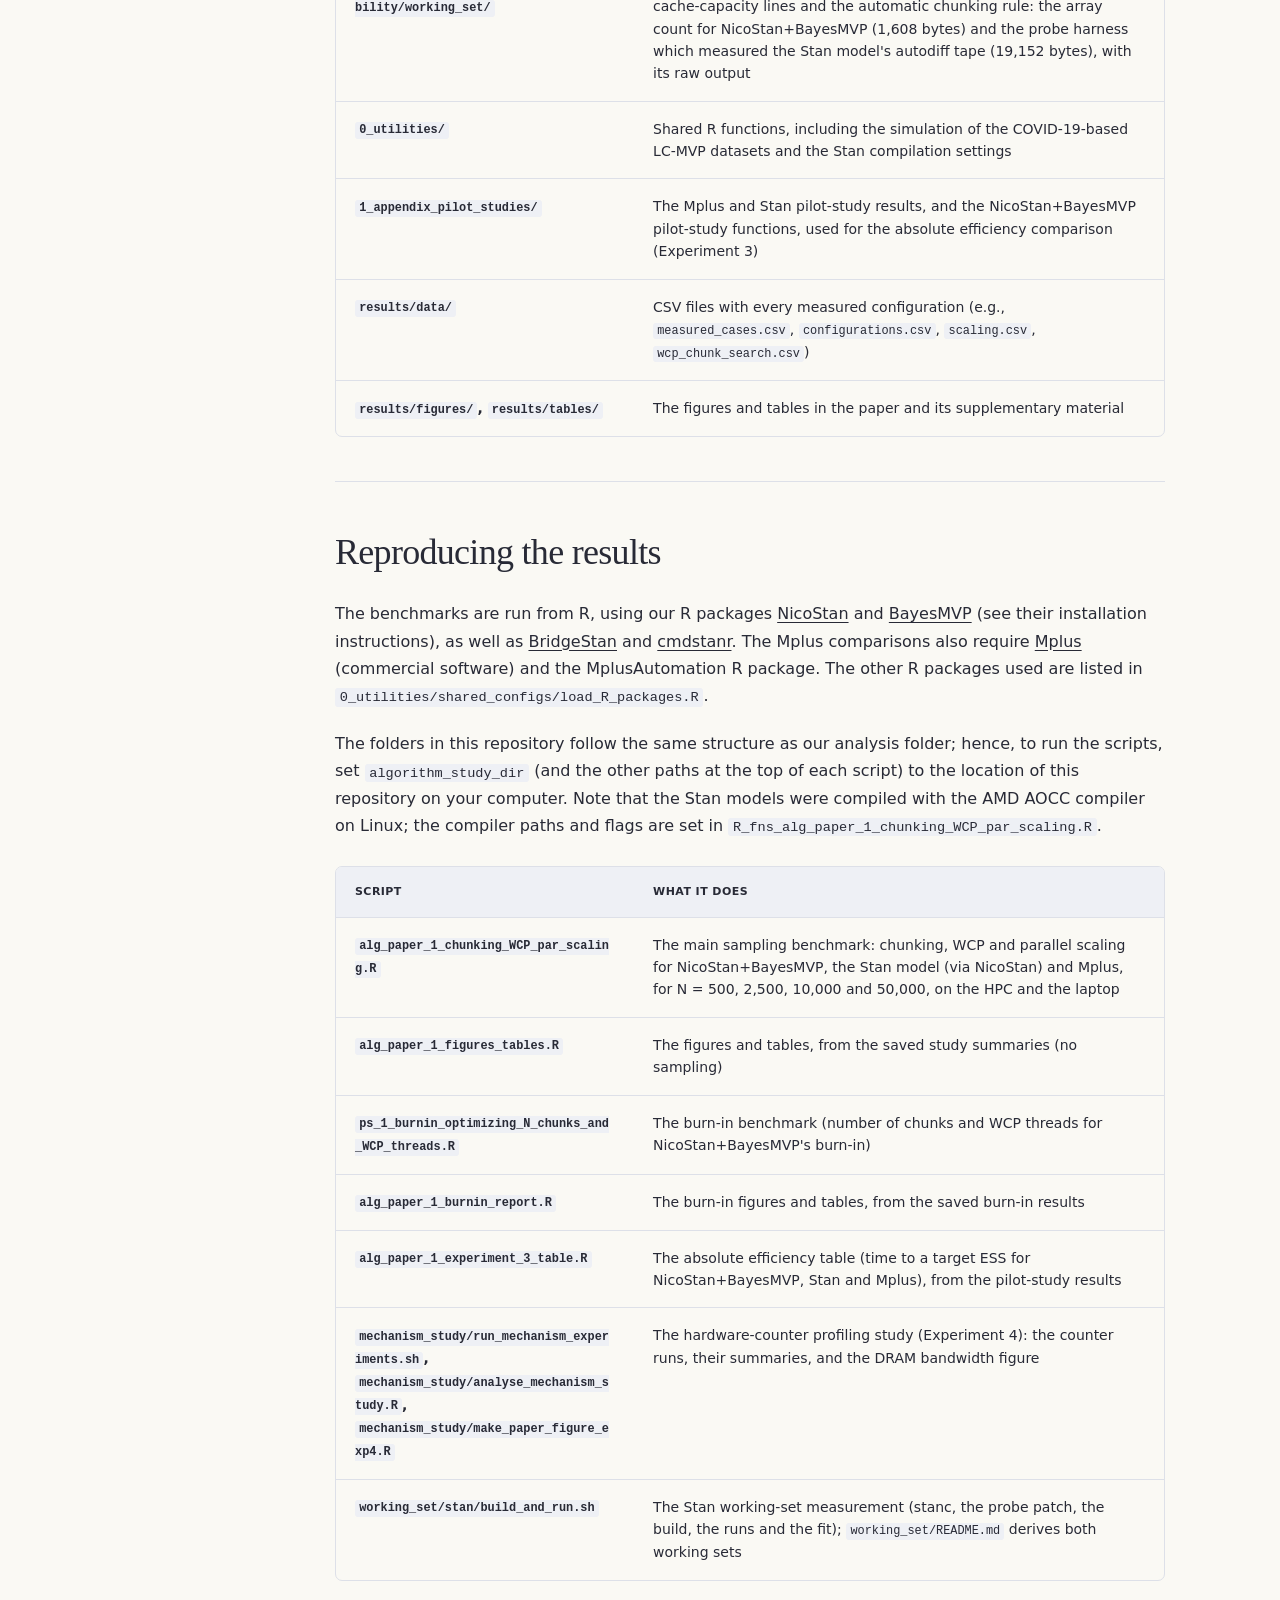
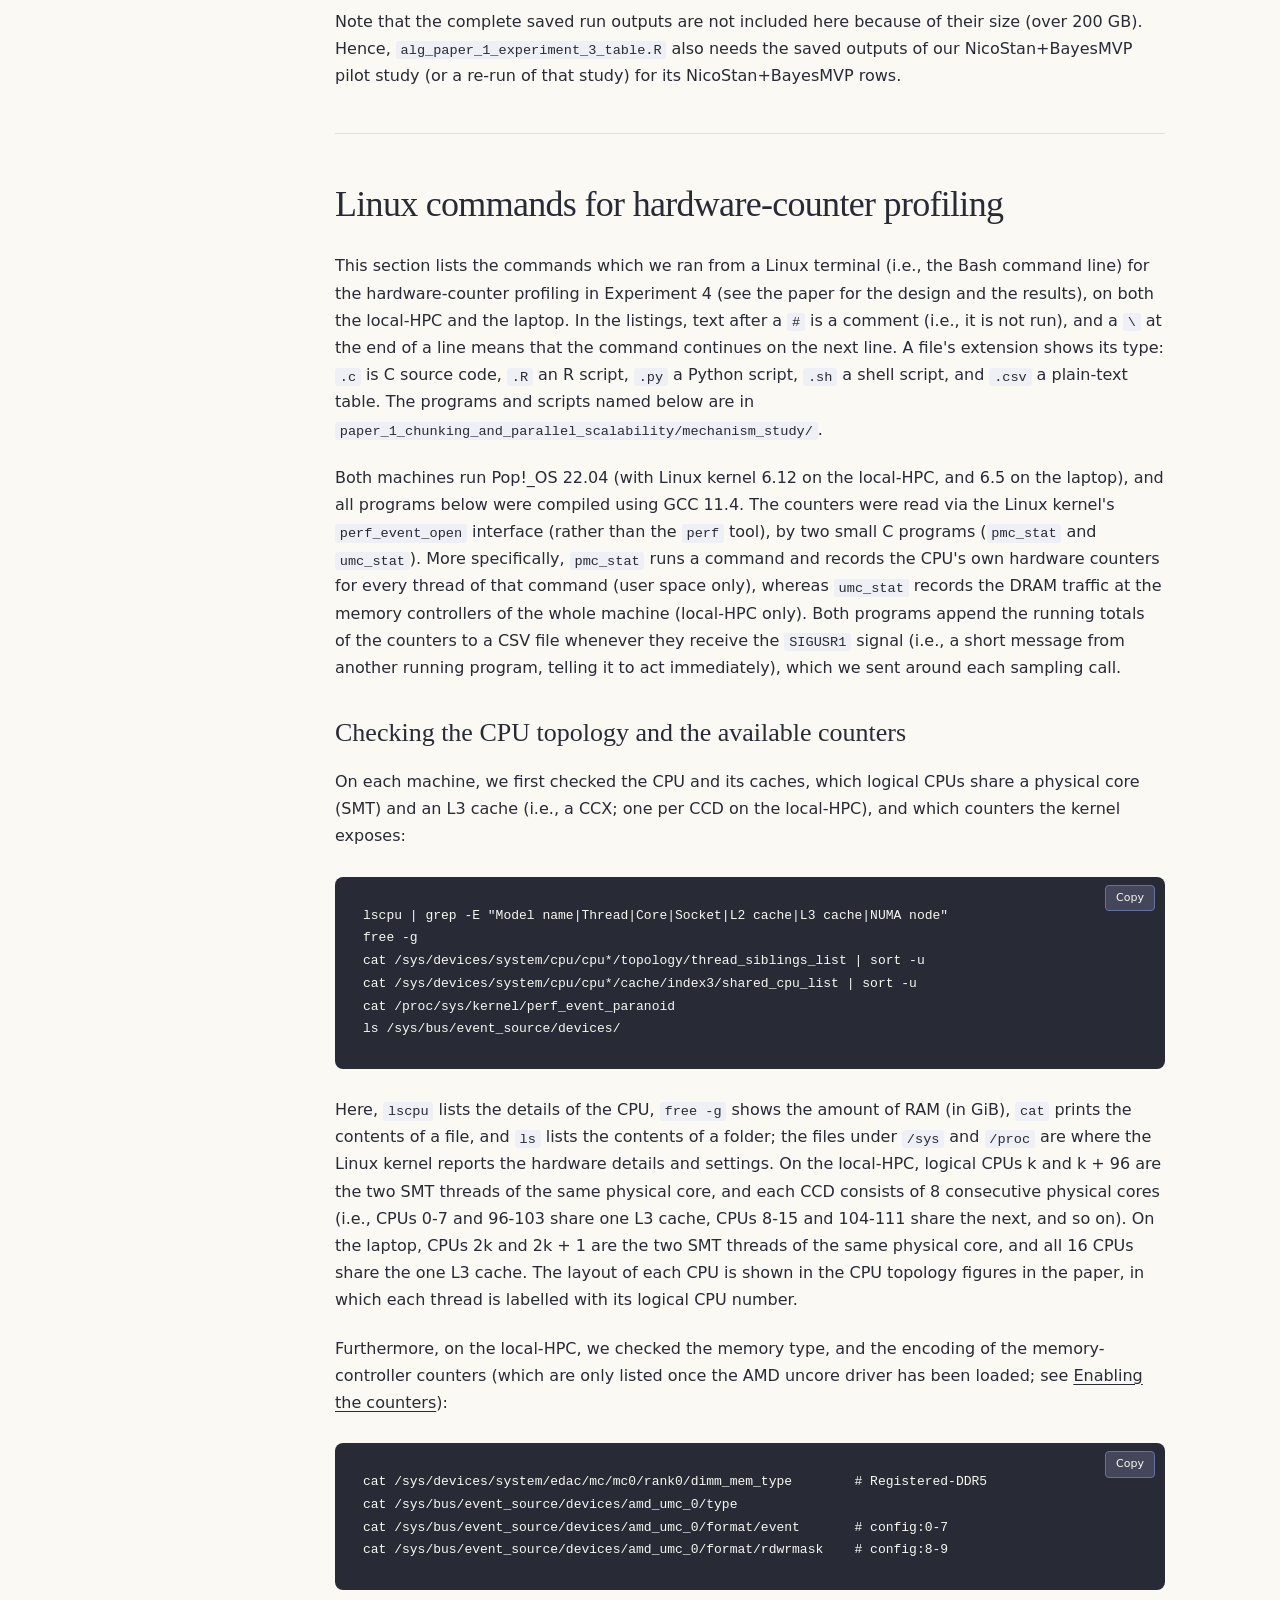
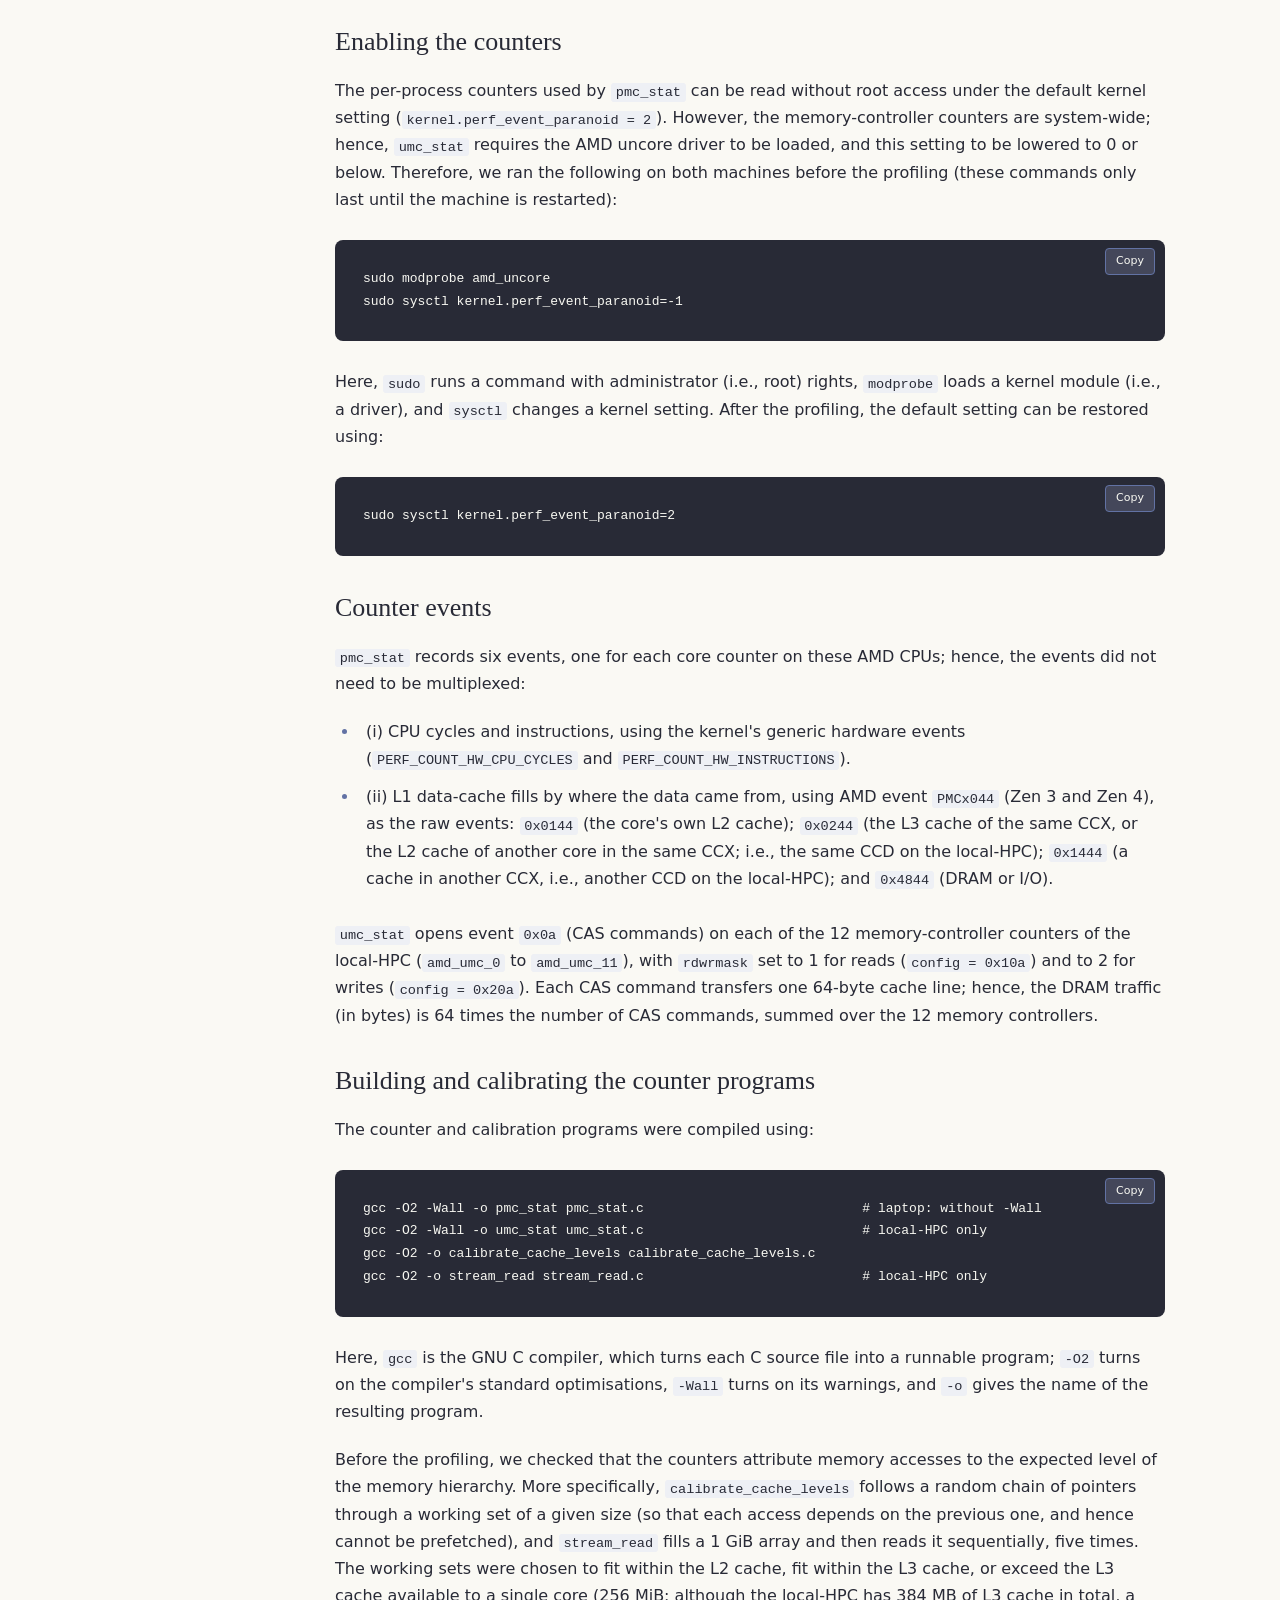
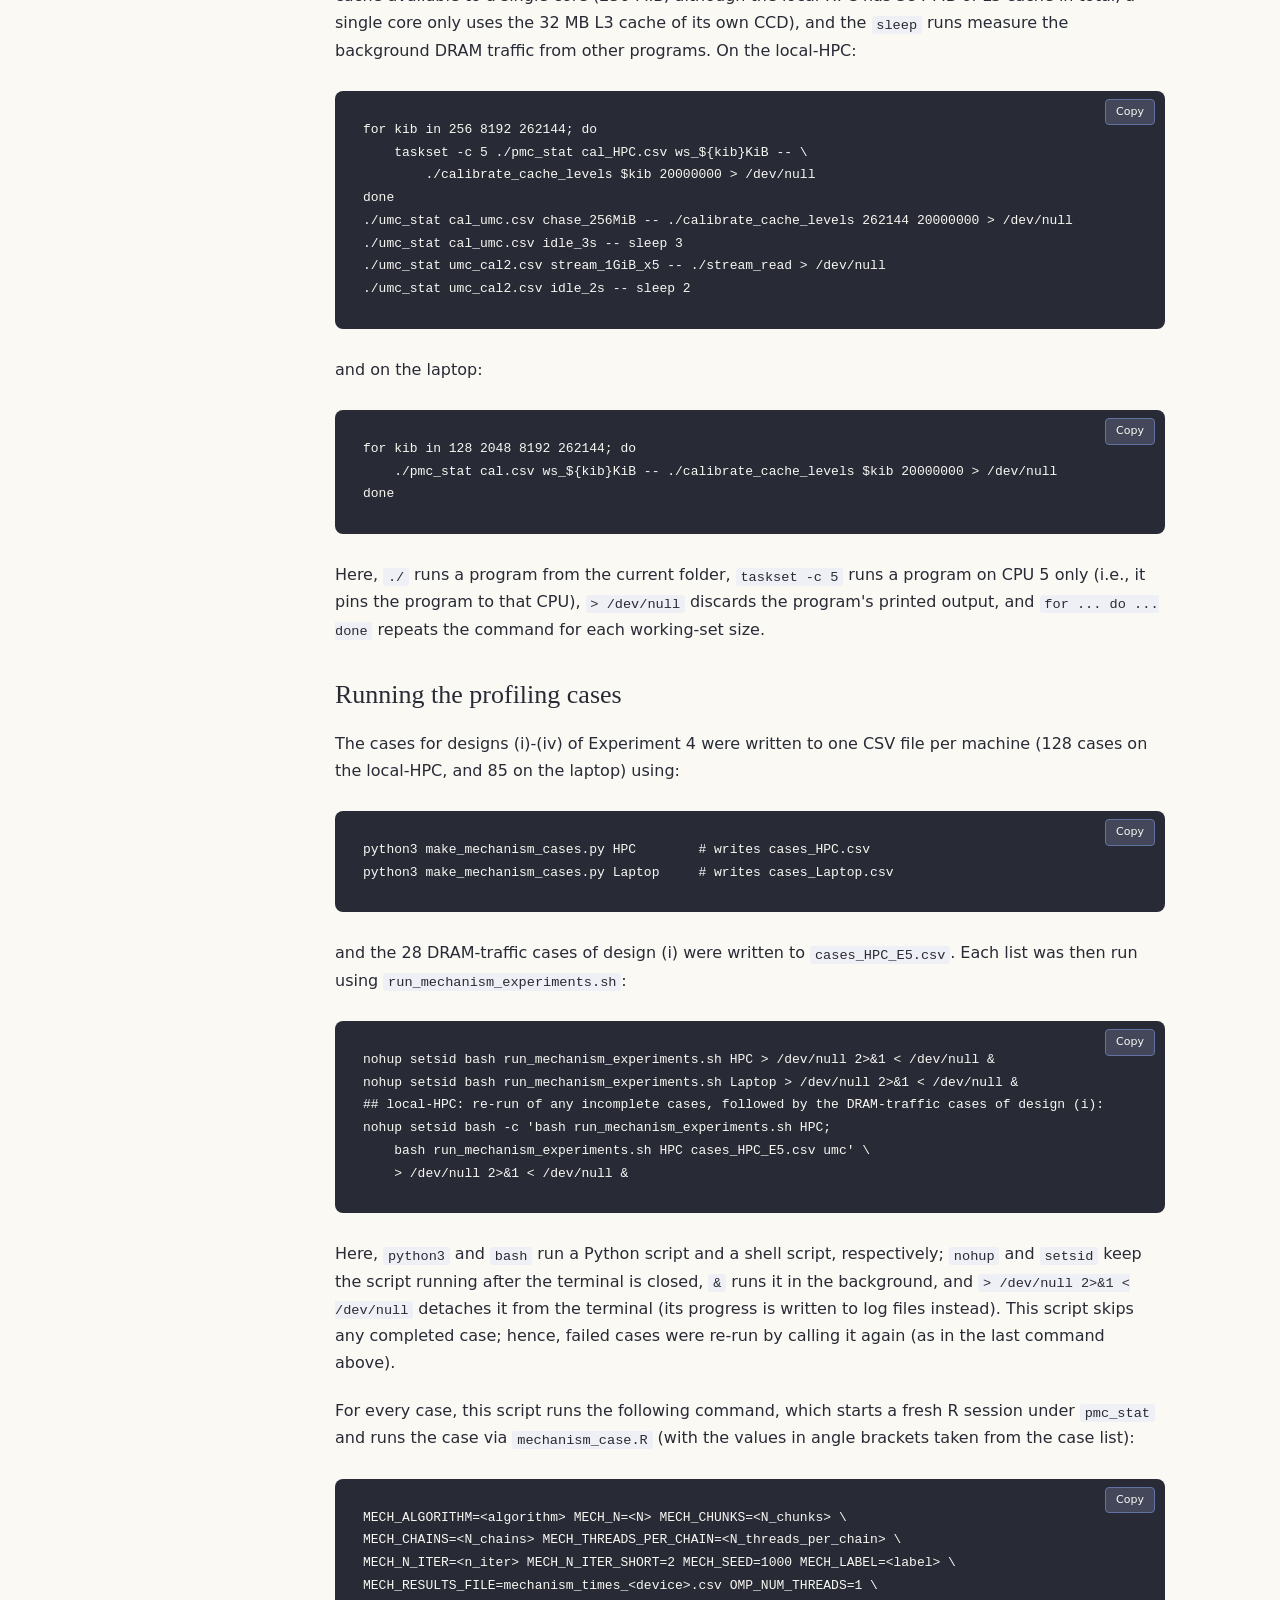
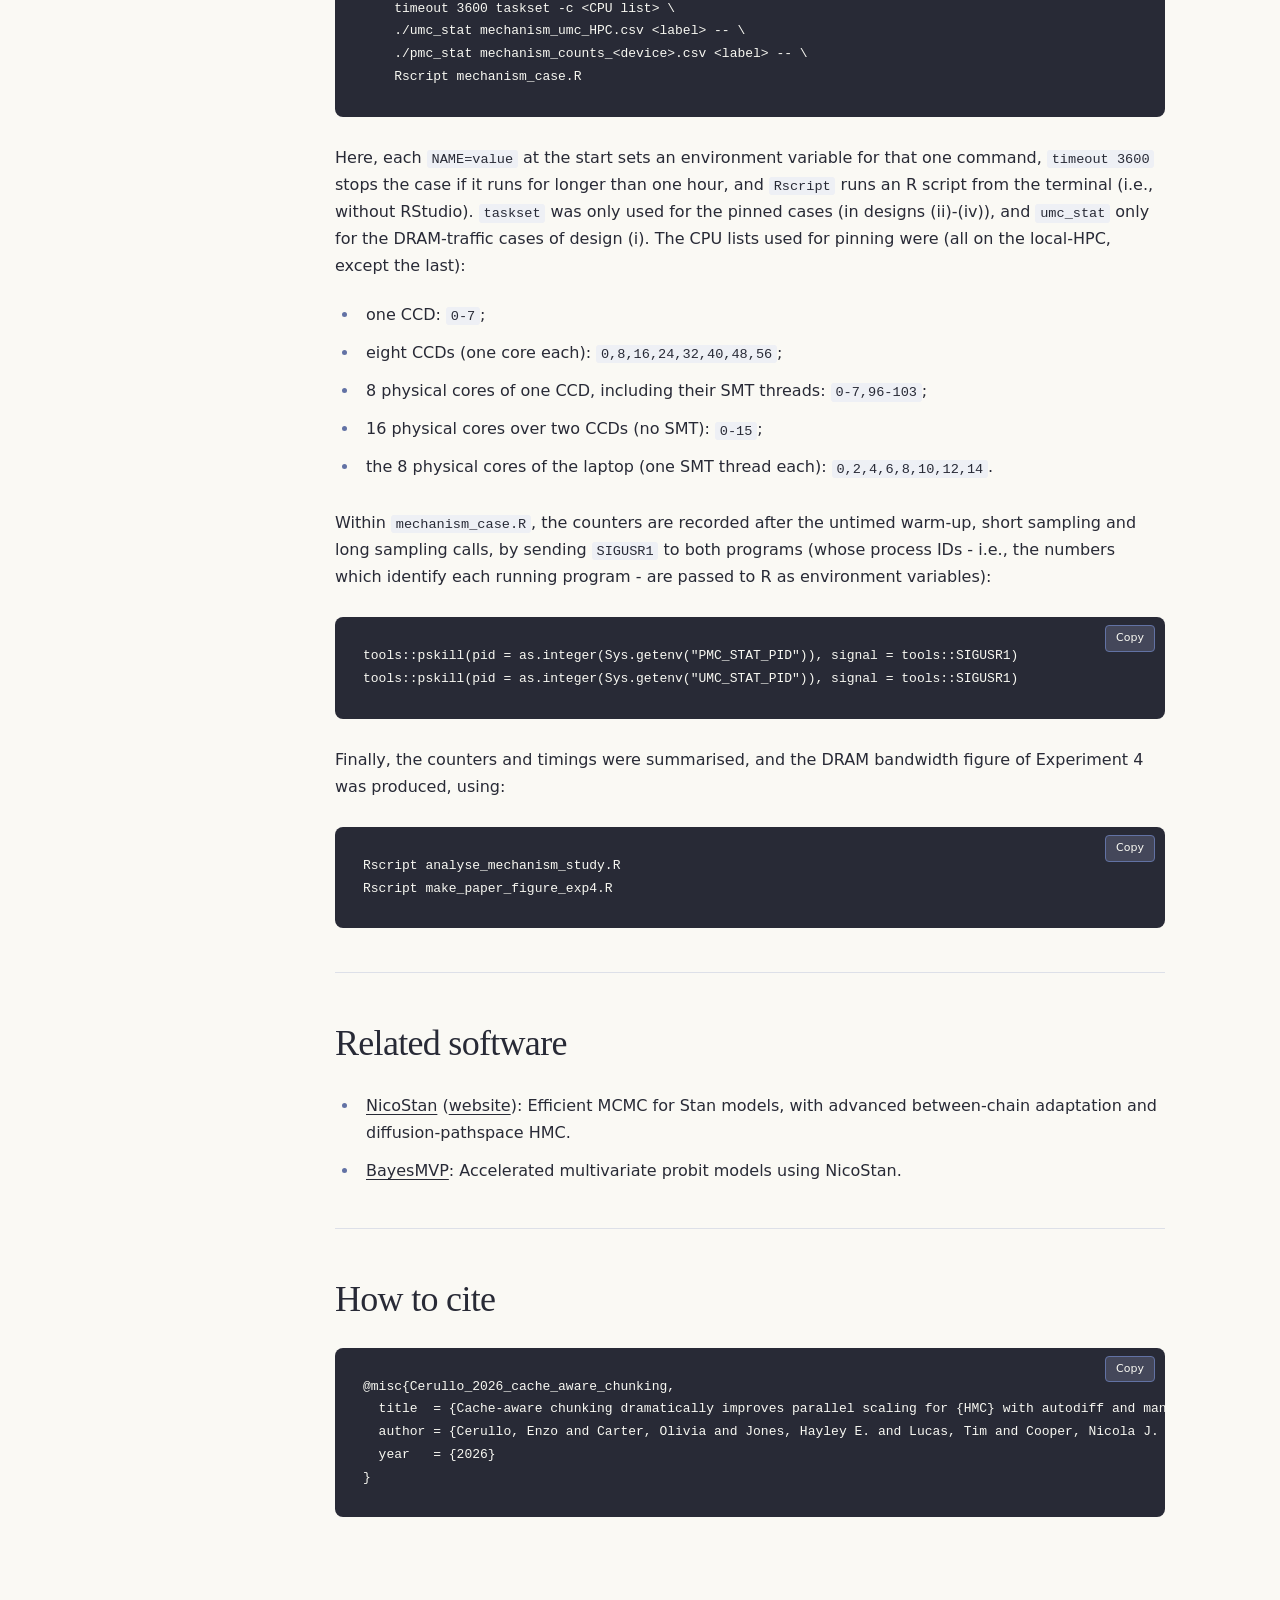
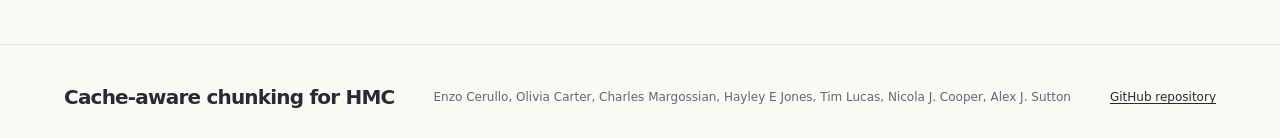
==== commit 6fc77a36: "Paper 1 code, results and web page" ====
--- a/docs/index.html
+++ b/docs/index.html
@@ -17,12 +17,12 @@
 <figure class="paper-figure"><a href="assets/figures/Figure_ps2_plot_2_adj_scalability_markers.png"><img src="assets/figures/Figure_ps2_plot_2_adj_scalability_markers.png" alt="Figure 2" loading="lazy"></a><figcaption><strong>Figure 2:</strong> Normalised parallel scaling for each algorithm, computed as: (N_chains/second) × T_0, where T_0 is the time of each algorithm&#x27;s own one-chain, one-thread reference at the same number of iterations (for WCP, the corresponding implementation without WCP); i.e., the speed-up over the one-chain, one-thread reference, as defined in the paper (with the same reference as the paper&#x27;s parallel efficiency tables). Note: this normalisation removes absolute speed differences between algorithms, allowing direct comparison of how well each algorithm&#x27;s performance scales with additional threads, but relative to its own baseline. Top half: HPC (1-180 threads; WCP allocations from 8 up to 128 or 176 threads). Bottom half: Laptop (1-16 threads; WCP allocations from 4 threads). Higher values indicate greater throughput. The dashed grey line shows perfect linear scaling (i.e., speed-up = number of threads). The dotted vertical lines mark 96 threads (HPC) and 8 threads (laptop), above which SMT is used. Note: these results reflect parallelisation behaviour only, and do not account for differences in effective sample size (ESS) per second between algorithms; a method that scales perfectly here may still require more total computation to achieve equivalent posterior precision.</figcaption></figure>
 </section>
 <section class="doc-section" id="repository-contents"><h2>Repository contents</h2>
-<div class="table-scroll" role="region" aria-label="Folder table" tabindex="0"><table><thead><tr><th>Folder</th><th>Contents</th></tr></thead><tbody><tr><td><code>paper_1_chunking_and_parallel_scalability/</code></td><td>The R scripts for the benchmarks, figures and tables (see <a href="#reproducing-the-results">Reproducing the results</a>), the Stan models (<code>stan_models/</code>: the unpartitioned model, <code>LC_MVP_bin_PartialLog_v5.stan</code>; the chunked model used for the Stan + chunking configurations, <code>LC_MVP_bin_PartialLog_v5_chunked.stan</code>; and the model used for the Stan tape-chunking and WCP configurations, <code>LC_MVP_bin_PartialLog_v5_reduce_sum_static.stan</code>), and the saved study summaries (<code>paper_1_computational_outputs/</code>, <code>burnin_outputs/</code>)</td></tr><tr><td><code>paper_1_chunking_and_parallel_scalability/mechanism_study/</code></td><td>The counter programs (C), run scripts, case lists, and the measured counts and times for the hardware-counter profiling study (Experiment 4)</td></tr><tr><td><code>0_utilities/</code></td><td>Shared R functions, including the simulation of the COVID-19-based LC-MVP datasets and the Stan compilation settings</td></tr><tr><td><code>1_appendix_pilot_studies/</code></td><td>The Mplus and Stan pilot-study results, and the NicoStan+BayesMVP pilot-study functions, used for the absolute efficiency comparison (Experiment 3)</td></tr><tr><td><code>results/data/</code></td><td>CSV files with every measured configuration (e.g., <code>measured_cases.csv</code>, <code>configurations.csv</code>, <code>scaling.csv</code>, <code>wcp_chunk_search.csv</code>)</td></tr><tr><td><code>results/figures/</code>, <code>results/tables/</code></td><td>The figures and tables in the paper and its supplementary material</td></tr></tbody></table></div>
+<div class="table-scroll" role="region" aria-label="Folder table" tabindex="0"><table><thead><tr><th>Folder</th><th>Contents</th></tr></thead><tbody><tr><td><code>paper_1_chunking_and_parallel_scalability/</code></td><td>The R scripts for the benchmarks, figures and tables (see <a href="#reproducing-the-results">Reproducing the results</a>), the Stan models (<code>stan_models/</code>: the unpartitioned model, <code>LC_MVP_bin_PartialLog_v5.stan</code>; the chunked model used for the Stan + chunking configurations, <code>LC_MVP_bin_PartialLog_v5_chunked.stan</code>; and the model used for the Stan tape-chunking and WCP configurations, <code>LC_MVP_bin_PartialLog_v5_reduce_sum_static.stan</code>), and the saved study summaries (<code>paper_1_computational_outputs/</code>, <code>burnin_outputs/</code>)</td></tr><tr><td><code>paper_1_chunking_and_parallel_scalability/mechanism_study/</code></td><td>The counter programs (C), run scripts, case lists, and the measured counts and times for the hardware-counter profiling study (Experiment 4)</td></tr><tr><td><code>paper_1_chunking_and_parallel_scalability/working_set/</code></td><td>The working set of one gradient evaluation per individual behind the cache-capacity lines and the automatic chunking rule: the array count for NicoStan+BayesMVP (1,608 bytes) and the probe harness which measured the Stan model&#x27;s autodiff tape (19,152 bytes), with its raw output</td></tr><tr><td><code>0_utilities/</code></td><td>Shared R functions, including the simulation of the COVID-19-based LC-MVP datasets and the Stan compilation settings</td></tr><tr><td><code>1_appendix_pilot_studies/</code></td><td>The Mplus and Stan pilot-study results, and the NicoStan+BayesMVP pilot-study functions, used for the absolute efficiency comparison (Experiment 3)</td></tr><tr><td><code>results/data/</code></td><td>CSV files with every measured configuration (e.g., <code>measured_cases.csv</code>, <code>configurations.csv</code>, <code>scaling.csv</code>, <code>wcp_chunk_search.csv</code>)</td></tr><tr><td><code>results/figures/</code>, <code>results/tables/</code></td><td>The figures and tables in the paper and its supplementary material</td></tr></tbody></table></div>
 </section>
 <section class="doc-section" id="reproducing-the-results"><h2>Reproducing the results</h2>
 <p>The benchmarks are run from R, using our R packages <a href="https://github.com/CerulloE1996/NicoStan">NicoStan</a> and <a href="https://github.com/CerulloE1996/BayesMVP">BayesMVP</a> (see their installation instructions), as well as <a href="https://roualdes.us/bridgestan/latest/">BridgeStan</a> and <a href="https://mc-stan.org/cmdstanr/">cmdstanr</a>. The Mplus comparisons also require <a href="https://www.statmodel.com/">Mplus</a> (commercial software) and the MplusAutomation R package. The other R packages used are listed in <code>0_utilities/shared_configs/load_R_packages.R</code>.</p>
 <p>The folders in this repository follow the same structure as our analysis folder; hence, to run the scripts, set <code>algorithm_study_dir</code> (and the other paths at the top of each script) to the location of this repository on your computer. Note that the Stan models were compiled with the AMD AOCC compiler on Linux; the compiler paths and flags are set in <code>R_fns_alg_paper_1_chunking_WCP_par_scaling.R</code>.</p>
-<div class="table-scroll" role="region" aria-label="Script table" tabindex="0"><table><thead><tr><th>Script</th><th>What it does</th></tr></thead><tbody><tr><td><code>alg_paper_1_chunking_WCP_par_scaling.R</code></td><td>The main sampling benchmark: chunking, WCP and parallel scaling for NicoStan+BayesMVP, the Stan model (via NicoStan) and Mplus, for N = 500, 2,500, 10,000 and 50,000, on the HPC and the laptop</td></tr><tr><td><code>alg_paper_1_figures_tables.R</code></td><td>The figures and tables, from the saved study summaries (no sampling)</td></tr><tr><td><code>ps_1_burnin_optimizing_N_chunks_and_WCP_threads.R</code></td><td>The burn-in benchmark (number of chunks and WCP threads for NicoStan+BayesMVP&#x27;s burn-in)</td></tr><tr><td><code>alg_paper_1_burnin_report.R</code></td><td>The burn-in figures and tables, from the saved burn-in results</td></tr><tr><td><code>alg_paper_1_experiment_3_table.R</code></td><td>The absolute efficiency table (time to a target ESS for NicoStan+BayesMVP, Stan and Mplus), from the pilot-study results</td></tr><tr><td><code>mechanism_study/run_mechanism_experiments.sh</code>, <code>mechanism_study/analyse_mechanism_study.R</code>, <code>mechanism_study/make_paper_figure_exp4.R</code></td><td>The hardware-counter profiling study (Experiment 4): the counter runs, their summaries, and the DRAM bandwidth figure</td></tr></tbody></table></div>
+<div class="table-scroll" role="region" aria-label="Script table" tabindex="0"><table><thead><tr><th>Script</th><th>What it does</th></tr></thead><tbody><tr><td><code>alg_paper_1_chunking_WCP_par_scaling.R</code></td><td>The main sampling benchmark: chunking, WCP and parallel scaling for NicoStan+BayesMVP, the Stan model (via NicoStan) and Mplus, for N = 500, 2,500, 10,000 and 50,000, on the HPC and the laptop</td></tr><tr><td><code>alg_paper_1_figures_tables.R</code></td><td>The figures and tables, from the saved study summaries (no sampling)</td></tr><tr><td><code>ps_1_burnin_optimizing_N_chunks_and_WCP_threads.R</code></td><td>The burn-in benchmark (number of chunks and WCP threads for NicoStan+BayesMVP&#x27;s burn-in)</td></tr><tr><td><code>alg_paper_1_burnin_report.R</code></td><td>The burn-in figures and tables, from the saved burn-in results</td></tr><tr><td><code>alg_paper_1_experiment_3_table.R</code></td><td>The absolute efficiency table (time to a target ESS for NicoStan+BayesMVP, Stan and Mplus), from the pilot-study results</td></tr><tr><td><code>mechanism_study/run_mechanism_experiments.sh</code>, <code>mechanism_study/analyse_mechanism_study.R</code>, <code>mechanism_study/make_paper_figure_exp4.R</code></td><td>The hardware-counter profiling study (Experiment 4): the counter runs, their summaries, and the DRAM bandwidth figure</td></tr><tr><td><code>working_set/stan/build_and_run.sh</code></td><td>The Stan working-set measurement (stanc, the probe patch, the build, the runs and the fit); <code>working_set/README.md</code> derives both working sets</td></tr></tbody></table></div>
 <p>Note that the complete saved run outputs are not included here because of their size (over 200 GB). Hence, <code>alg_paper_1_experiment_3_table.R</code> also needs the saved outputs of our NicoStan+BayesMVP pilot study (or a re-run of that study) for its NicoStan+BayesMVP rows.</p>
 </section>
 <section class="doc-section" id="linux-commands-for-hardware-counter-profiling"><h2>Linux commands for hardware-counter profiling</h2>
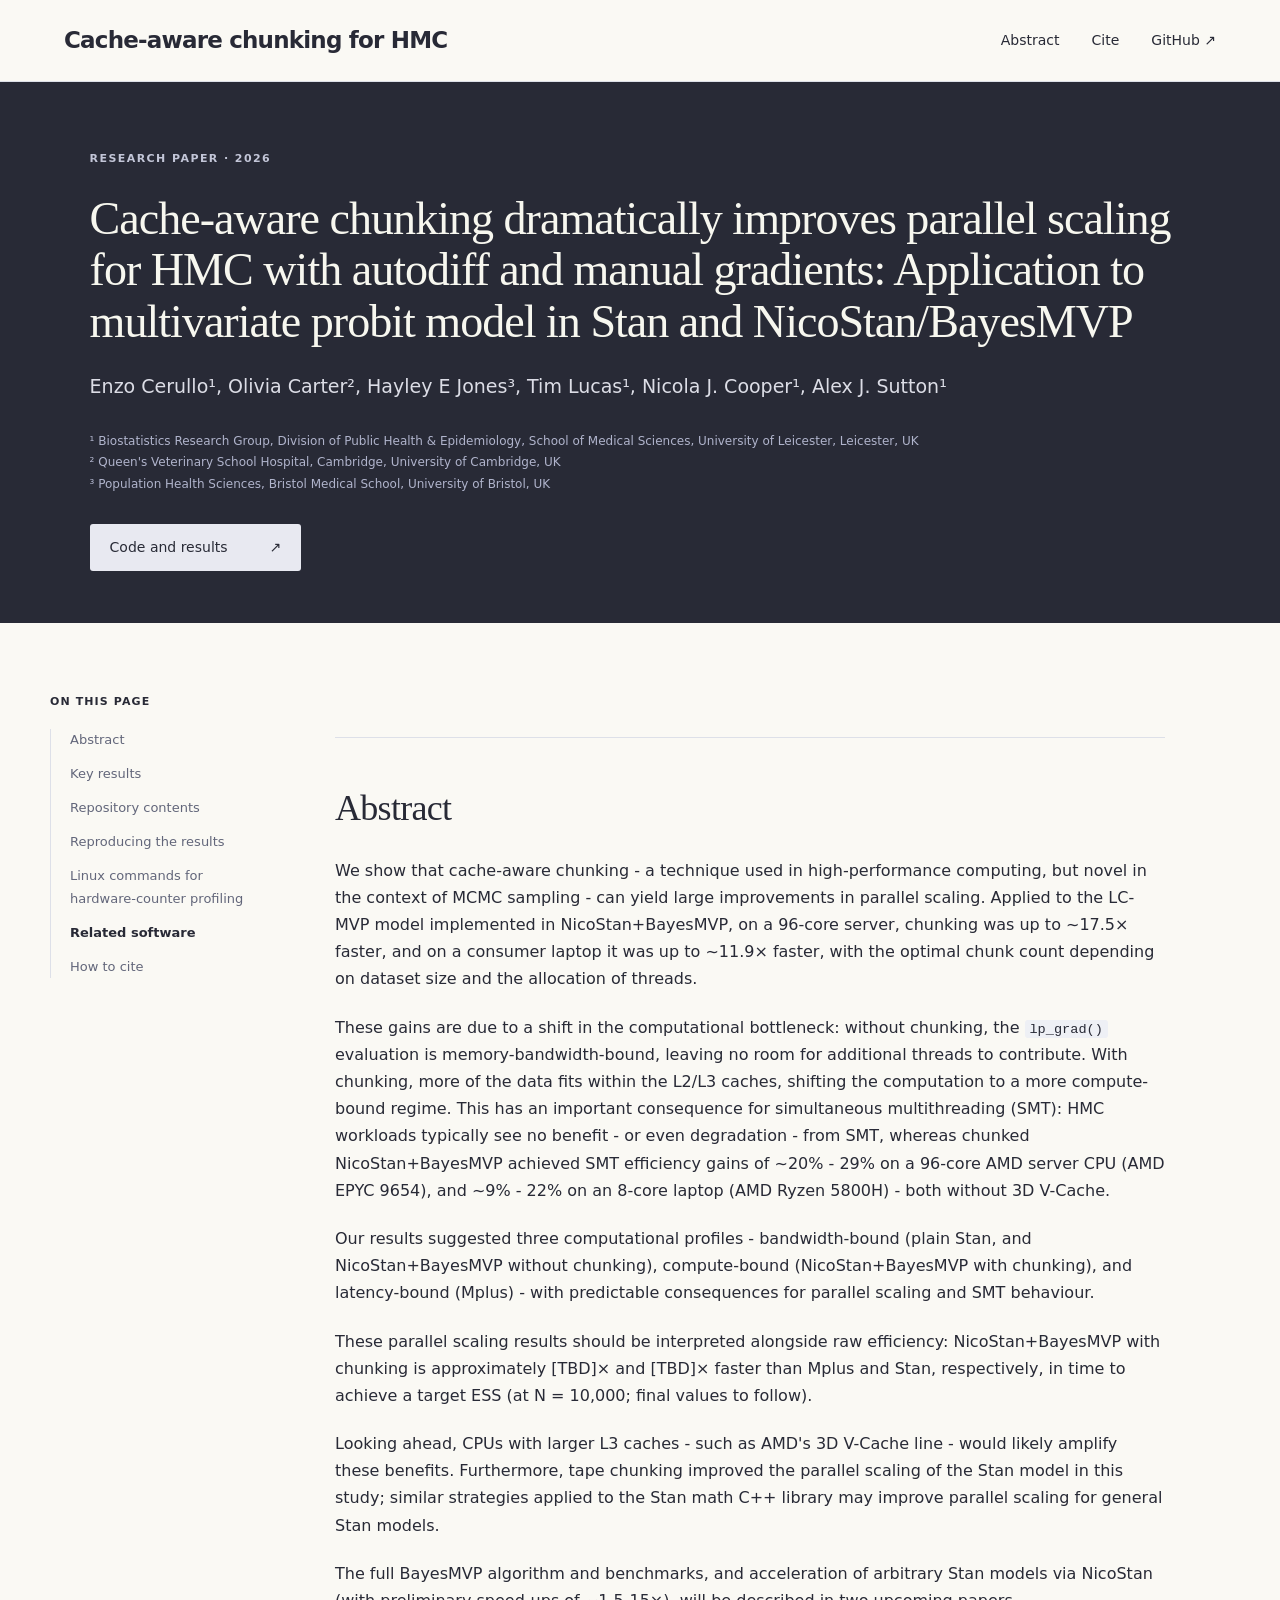
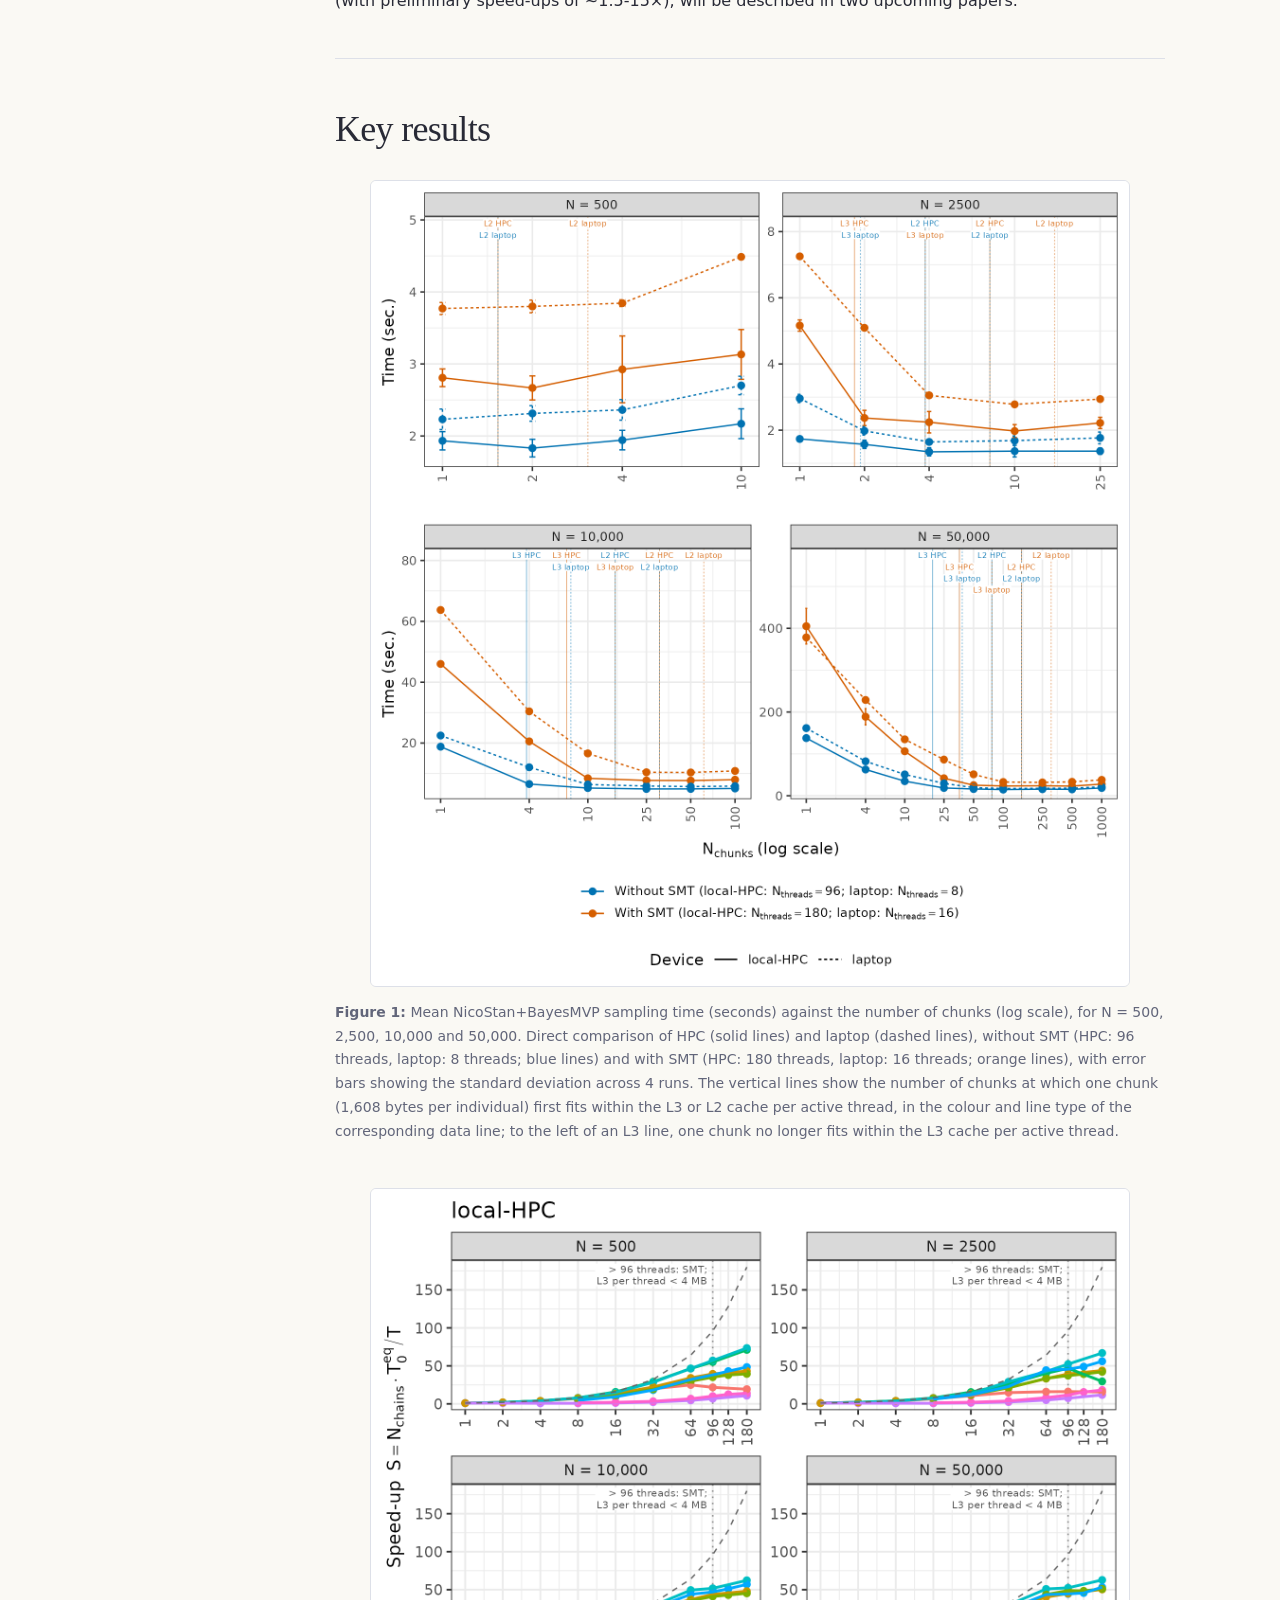
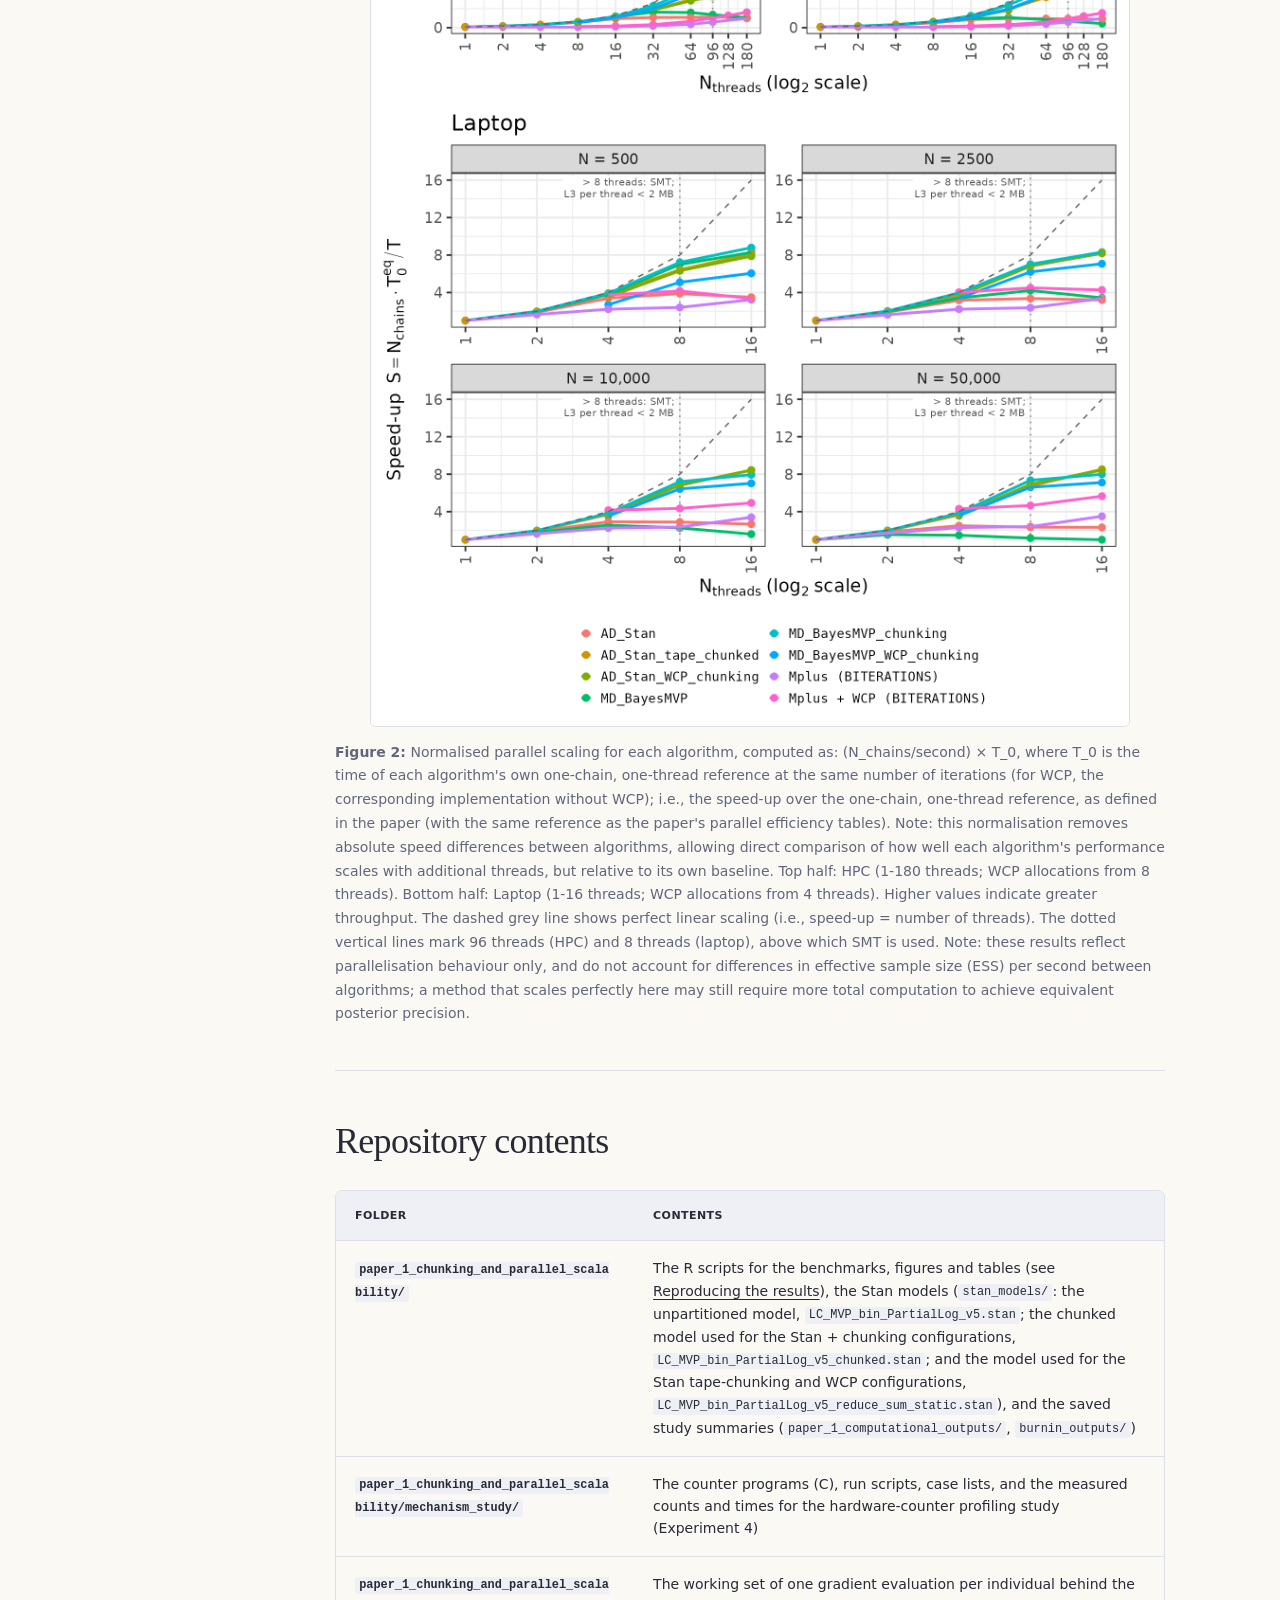
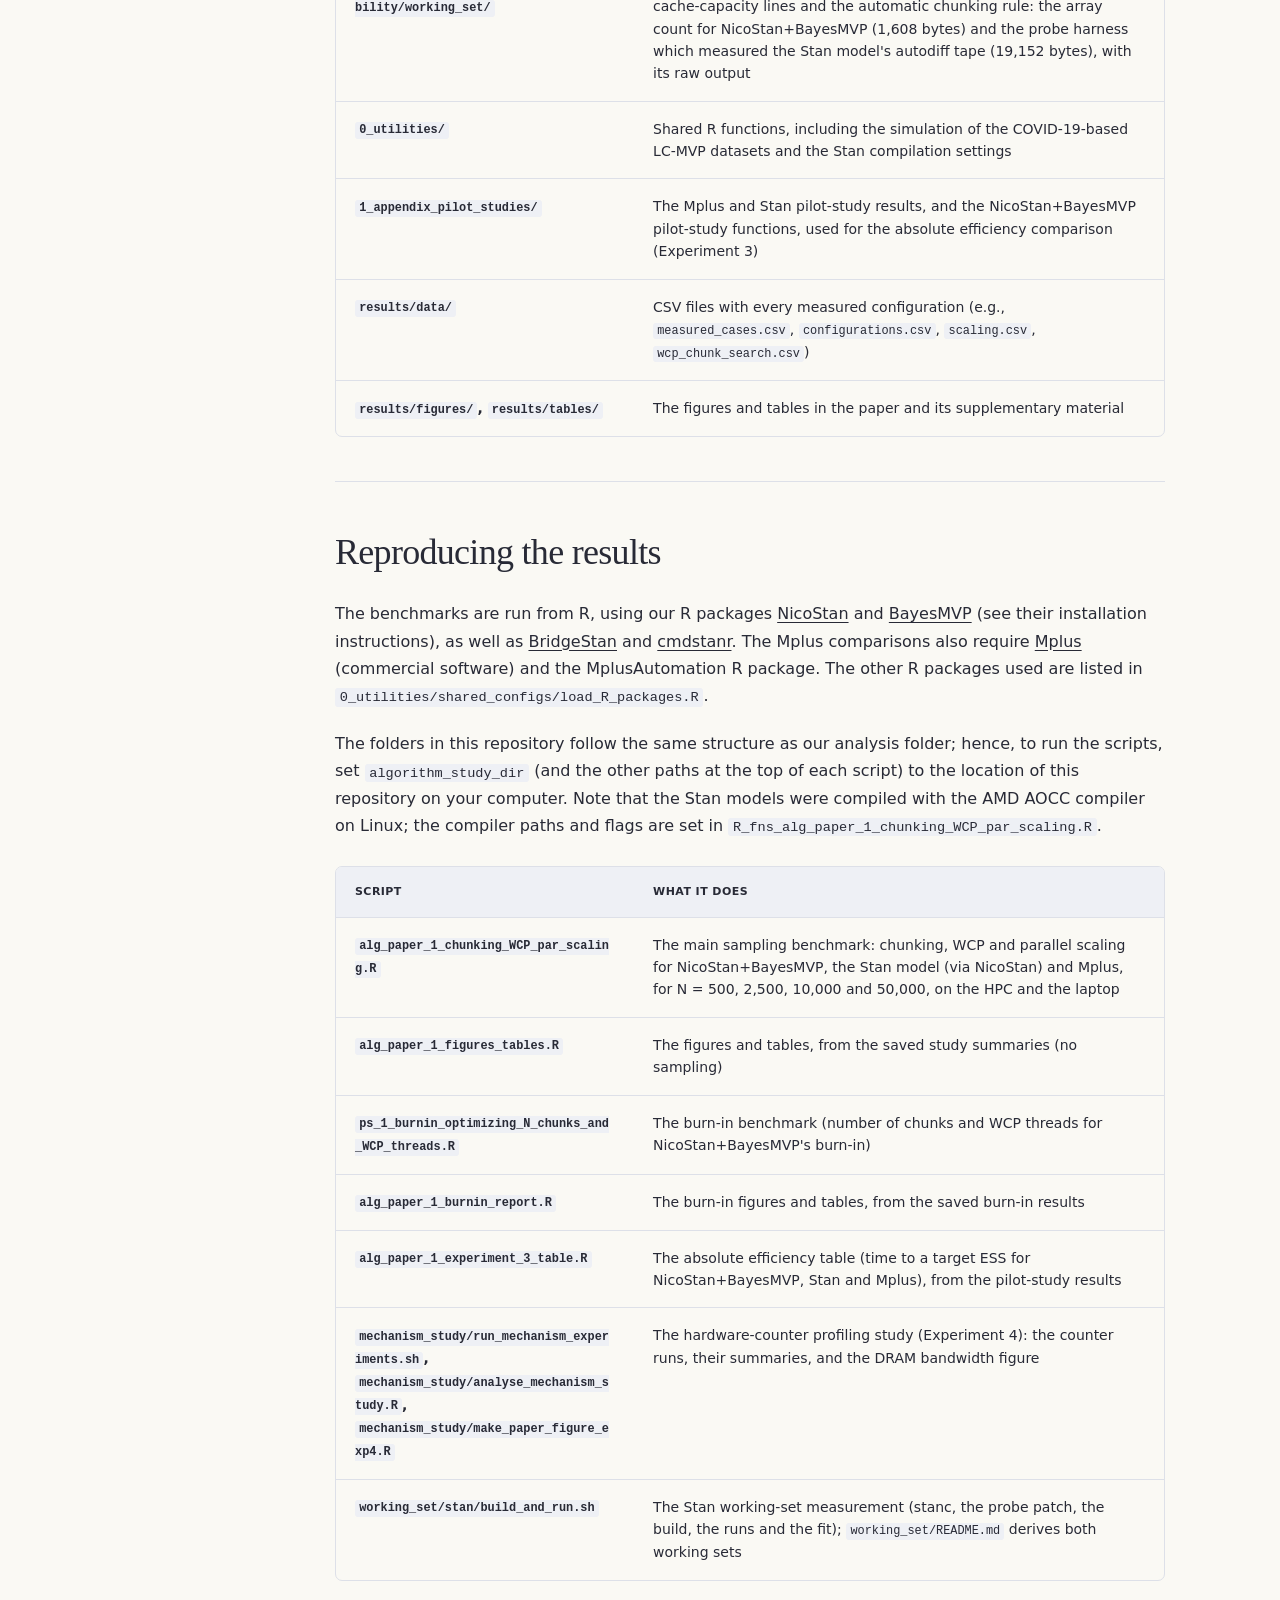
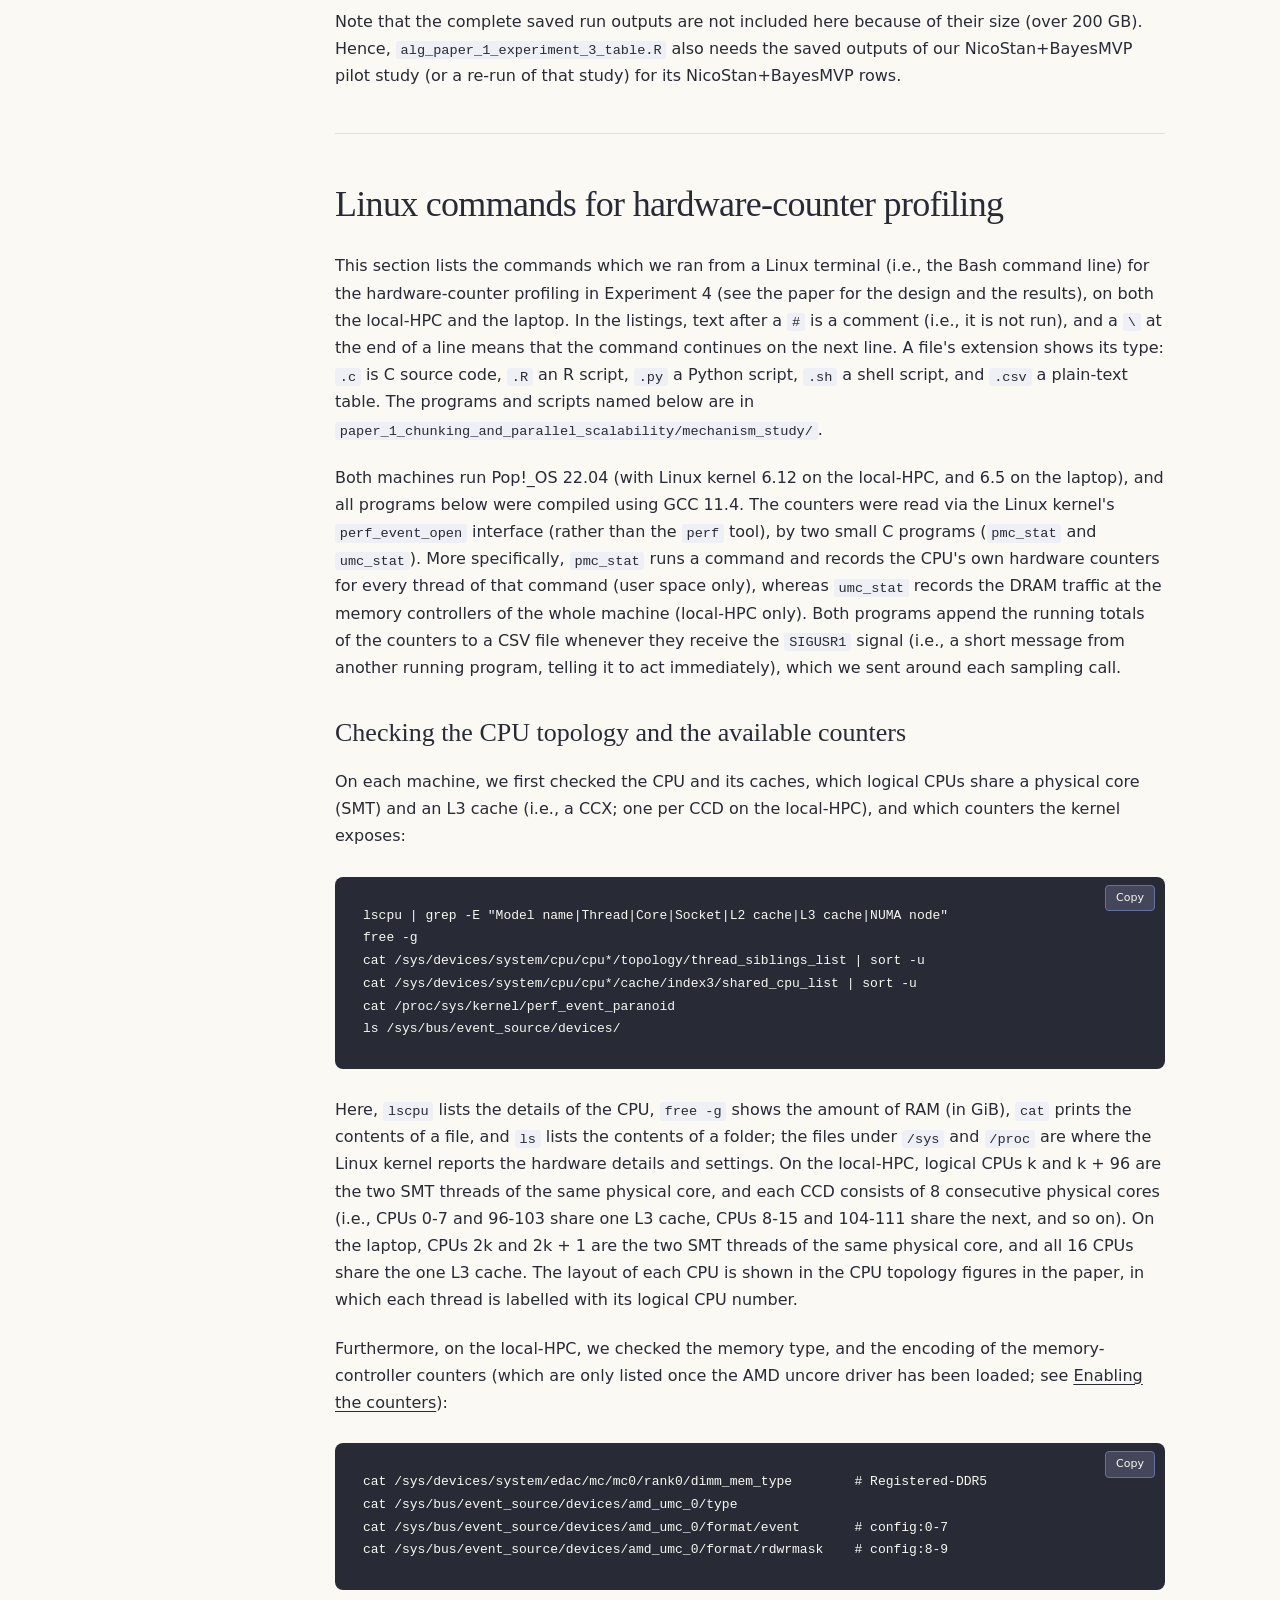
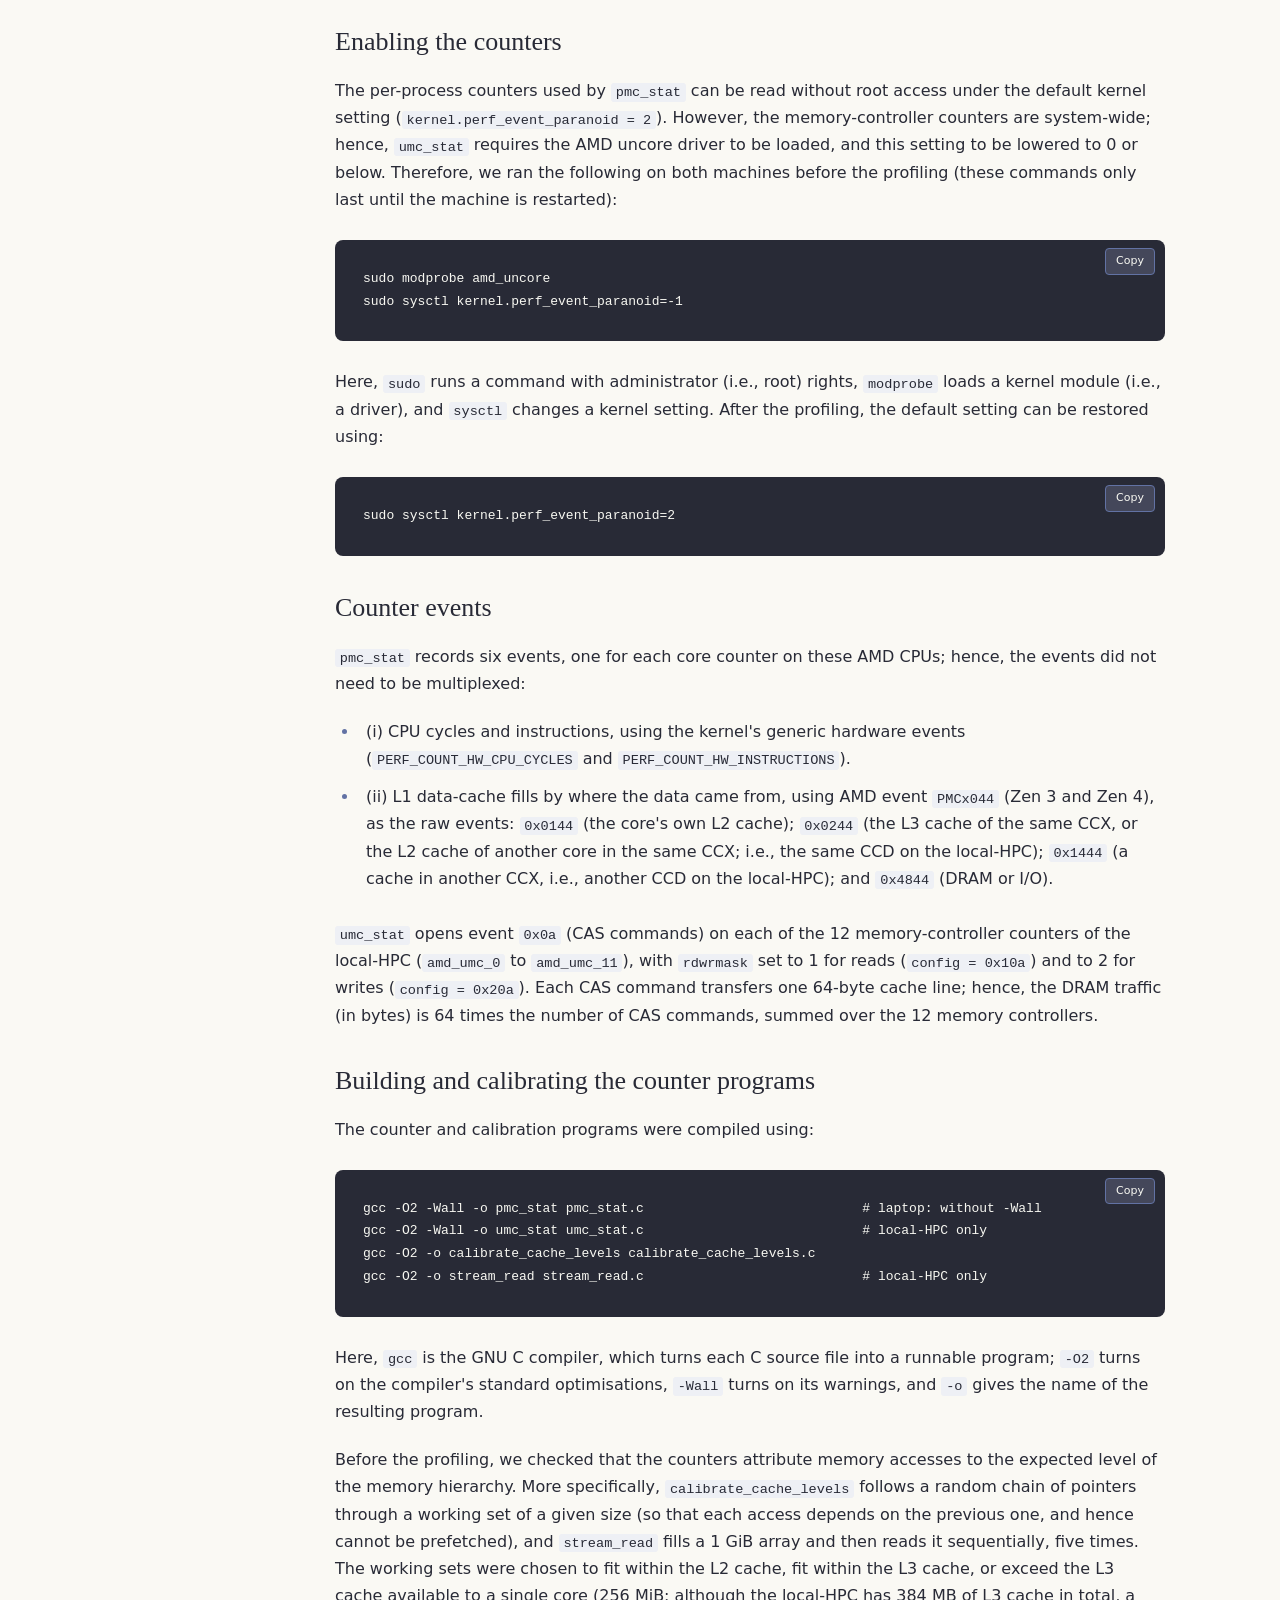
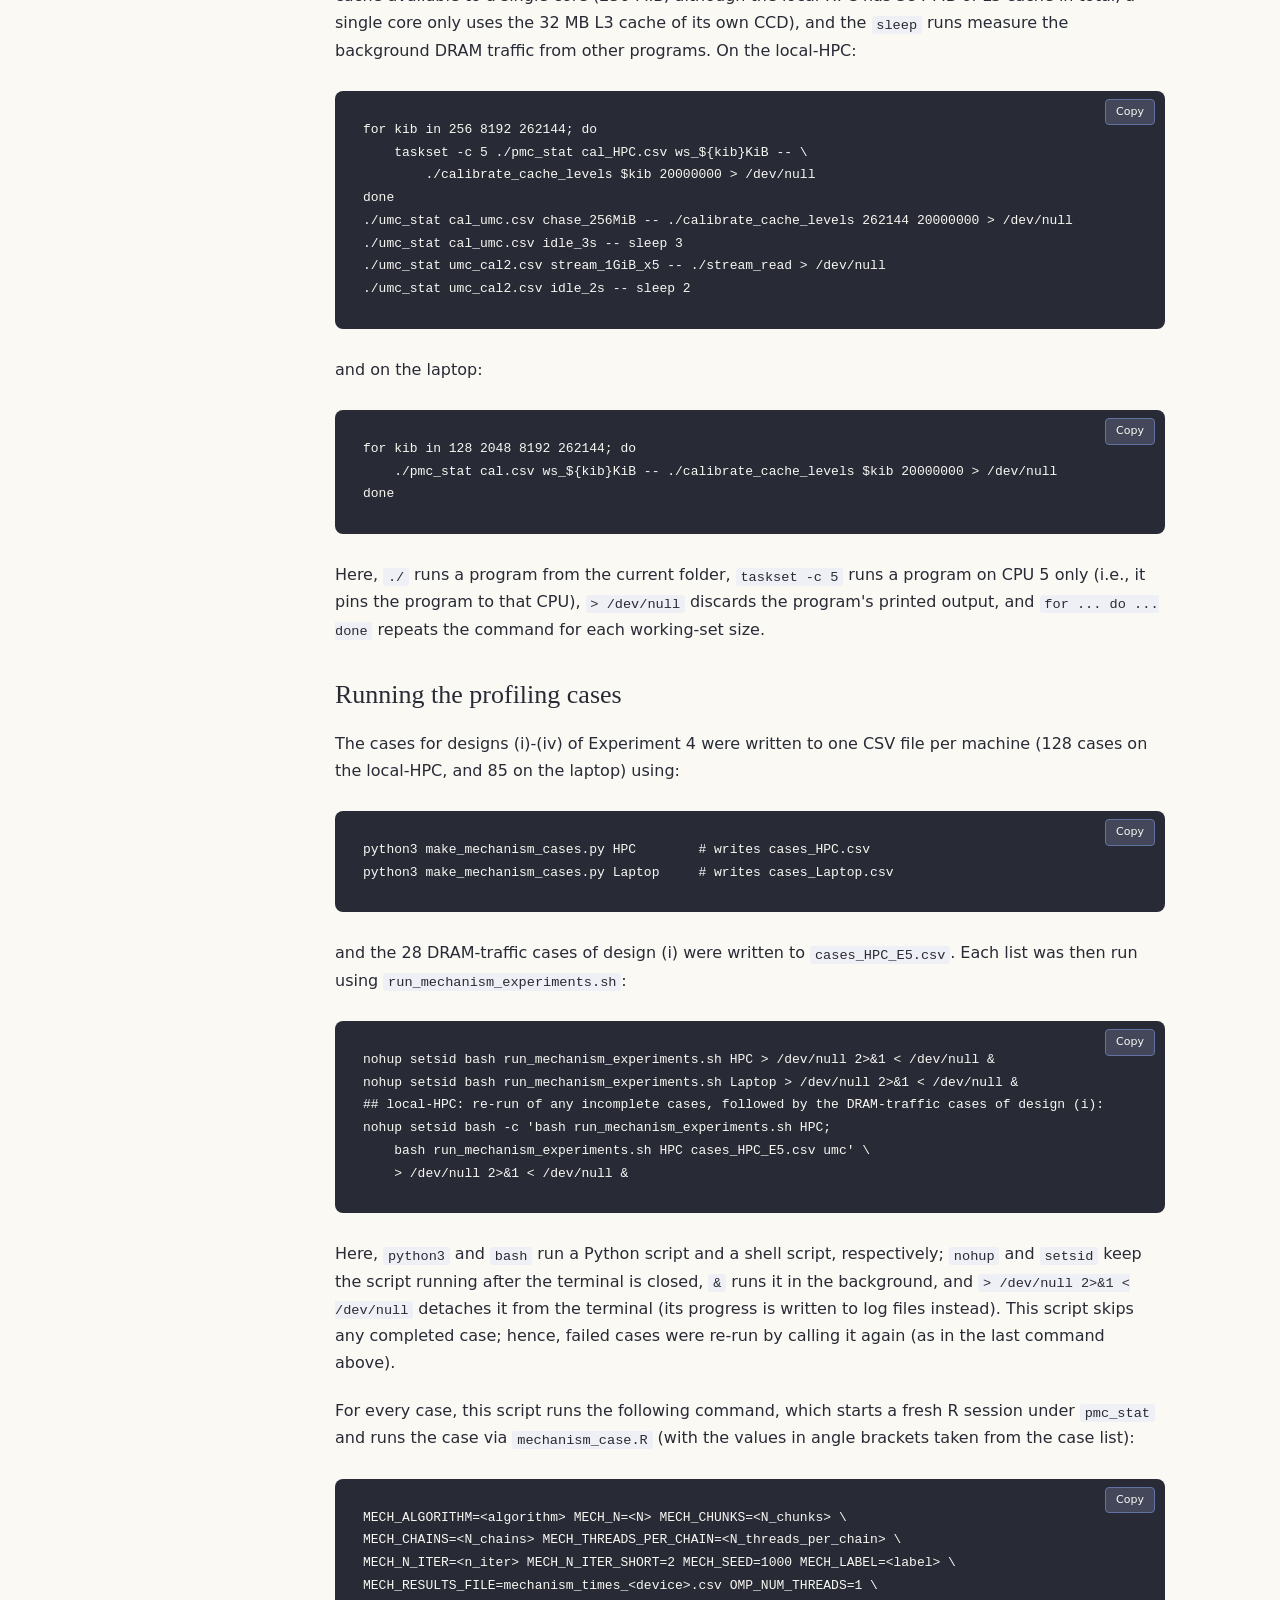
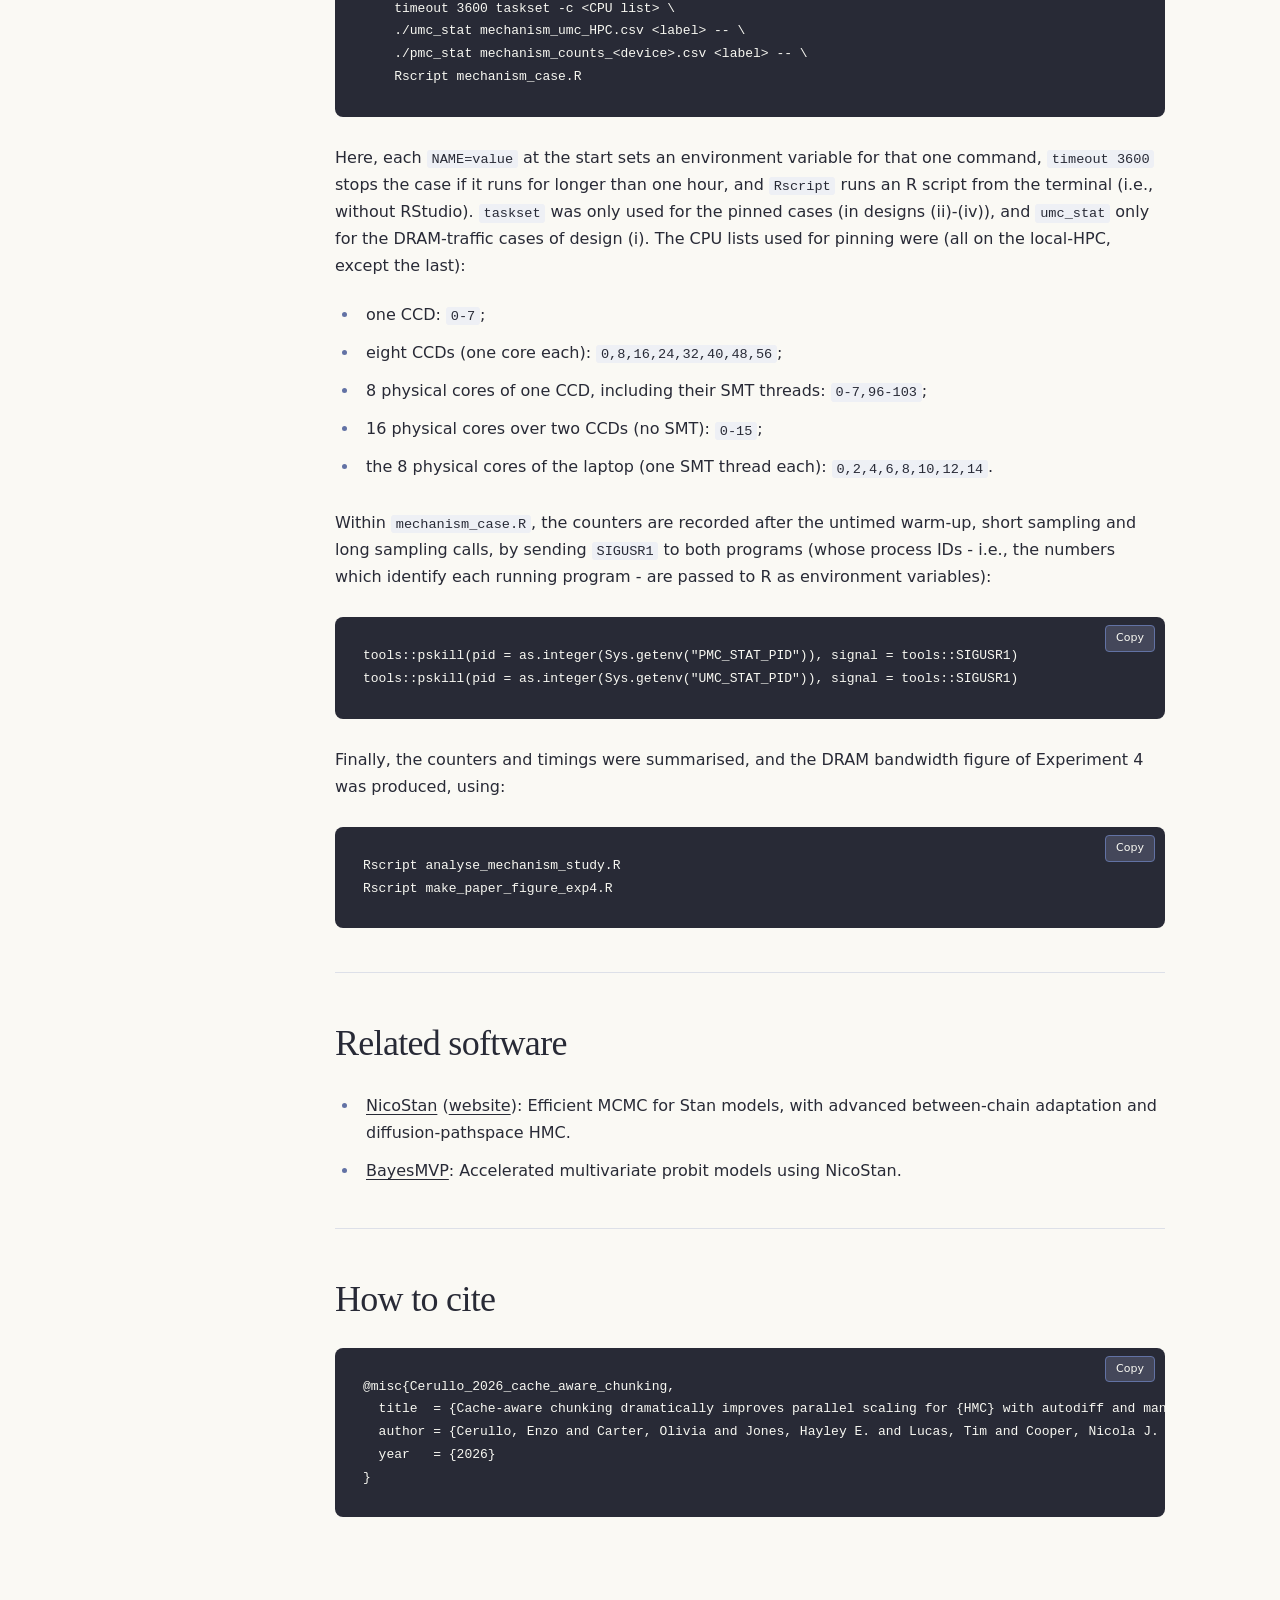
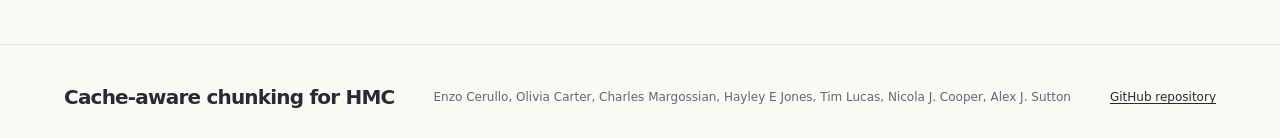
==== commit f9dfe6ad: "Paper 1: narrow-WCP local-HPC runs (up to 90 x 2) and E4 full-load temperature, counter and AVX meas" ====
--- a/docs/index.html
+++ b/docs/index.html
@@ -14,7 +14,7 @@
 </section>
 <section class="doc-section" id="key-results"><h2>Key results</h2>
 <figure class="paper-figure"><a href="assets/figures/Figure_N_chunks_pilot_study_plot_1_n_threads_SMT_vs_no_SMT_cache_lines.png"><img src="assets/figures/Figure_N_chunks_pilot_study_plot_1_n_threads_SMT_vs_no_SMT_cache_lines.png" alt="Figure 1" loading="lazy"></a><figcaption><strong>Figure 1:</strong> Mean NicoStan+BayesMVP sampling time (seconds) against the number of chunks (log scale), for N = 500, 2,500, 10,000 and 50,000. Direct comparison of HPC (solid lines) and laptop (dashed lines), without SMT (HPC: 96 threads, laptop: 8 threads; blue lines) and with SMT (HPC: 180 threads, laptop: 16 threads; orange lines), with error bars showing the standard deviation across 4 runs. The vertical lines show the number of chunks at which one chunk (1,608 bytes per individual) first fits within the L3 or L2 cache per active thread, in the colour and line type of the corresponding data line; to the left of an L3 line, one chunk no longer fits within the L3 cache per active thread.</figcaption></figure>
-<figure class="paper-figure"><a href="assets/figures/Figure_ps2_plot_2_adj_scalability_markers.png"><img src="assets/figures/Figure_ps2_plot_2_adj_scalability_markers.png" alt="Figure 2" loading="lazy"></a><figcaption><strong>Figure 2:</strong> Normalised parallel scaling for each algorithm, computed as: (N_chains/second) × T_0, where T_0 is the time of each algorithm&#x27;s own one-chain, one-thread reference at the same number of iterations (for WCP, the corresponding implementation without WCP); i.e., the speed-up over the one-chain, one-thread reference, as defined in the paper (with the same reference as the paper&#x27;s parallel efficiency tables). Note: this normalisation removes absolute speed differences between algorithms, allowing direct comparison of how well each algorithm&#x27;s performance scales with additional threads, but relative to its own baseline. Top half: HPC (1-180 threads; WCP allocations from 8 up to 128 or 176 threads). Bottom half: Laptop (1-16 threads; WCP allocations from 4 threads). Higher values indicate greater throughput. The dashed grey line shows perfect linear scaling (i.e., speed-up = number of threads). The dotted vertical lines mark 96 threads (HPC) and 8 threads (laptop), above which SMT is used. Note: these results reflect parallelisation behaviour only, and do not account for differences in effective sample size (ESS) per second between algorithms; a method that scales perfectly here may still require more total computation to achieve equivalent posterior precision.</figcaption></figure>
+<figure class="paper-figure"><a href="assets/figures/Figure_ps2_plot_2_adj_scalability_markers.png"><img src="assets/figures/Figure_ps2_plot_2_adj_scalability_markers.png" alt="Figure 2" loading="lazy"></a><figcaption><strong>Figure 2:</strong> Normalised parallel scaling for each algorithm, computed as: (N_chains/second) × T_0, where T_0 is the time of each algorithm&#x27;s own one-chain, one-thread reference at the same number of iterations (for WCP, the corresponding implementation without WCP); i.e., the speed-up over the one-chain, one-thread reference, as defined in the paper (with the same reference as the paper&#x27;s parallel efficiency tables). Note: this normalisation removes absolute speed differences between algorithms, allowing direct comparison of how well each algorithm&#x27;s performance scales with additional threads, but relative to its own baseline. Top half: HPC (1-180 threads; WCP allocations from 8 threads). Bottom half: Laptop (1-16 threads; WCP allocations from 4 threads). Higher values indicate greater throughput. The dashed grey line shows perfect linear scaling (i.e., speed-up = number of threads). The dotted vertical lines mark 96 threads (HPC) and 8 threads (laptop), above which SMT is used. Note: these results reflect parallelisation behaviour only, and do not account for differences in effective sample size (ESS) per second between algorithms; a method that scales perfectly here may still require more total computation to achieve equivalent posterior precision.</figcaption></figure>
 </section>
 <section class="doc-section" id="repository-contents"><h2>Repository contents</h2>
 <div class="table-scroll" role="region" aria-label="Folder table" tabindex="0"><table><thead><tr><th>Folder</th><th>Contents</th></tr></thead><tbody><tr><td><code>paper_1_chunking_and_parallel_scalability/</code></td><td>The R scripts for the benchmarks, figures and tables (see <a href="#reproducing-the-results">Reproducing the results</a>), the Stan models (<code>stan_models/</code>: the unpartitioned model, <code>LC_MVP_bin_PartialLog_v5.stan</code>; the chunked model used for the Stan + chunking configurations, <code>LC_MVP_bin_PartialLog_v5_chunked.stan</code>; and the model used for the Stan tape-chunking and WCP configurations, <code>LC_MVP_bin_PartialLog_v5_reduce_sum_static.stan</code>), and the saved study summaries (<code>paper_1_computational_outputs/</code>, <code>burnin_outputs/</code>)</td></tr><tr><td><code>paper_1_chunking_and_parallel_scalability/mechanism_study/</code></td><td>The counter programs (C), run scripts, case lists, and the measured counts and times for the hardware-counter profiling study (Experiment 4)</td></tr><tr><td><code>paper_1_chunking_and_parallel_scalability/working_set/</code></td><td>The working set of one gradient evaluation per individual behind the cache-capacity lines and the automatic chunking rule: the array count for NicoStan+BayesMVP (1,608 bytes) and the probe harness which measured the Stan model&#x27;s autodiff tape (19,152 bytes), with its raw output</td></tr><tr><td><code>0_utilities/</code></td><td>Shared R functions, including the simulation of the COVID-19-based LC-MVP datasets and the Stan compilation settings</td></tr><tr><td><code>1_appendix_pilot_studies/</code></td><td>The Mplus and Stan pilot-study results, and the NicoStan+BayesMVP pilot-study functions, used for the absolute efficiency comparison (Experiment 3)</td></tr><tr><td><code>results/data/</code></td><td>CSV files with every measured configuration (e.g., <code>measured_cases.csv</code>, <code>configurations.csv</code>, <code>scaling.csv</code>, <code>wcp_chunk_search.csv</code>)</td></tr><tr><td><code>results/figures/</code>, <code>results/tables/</code></td><td>The figures and tables in the paper and its supplementary material</td></tr></tbody></table></div>
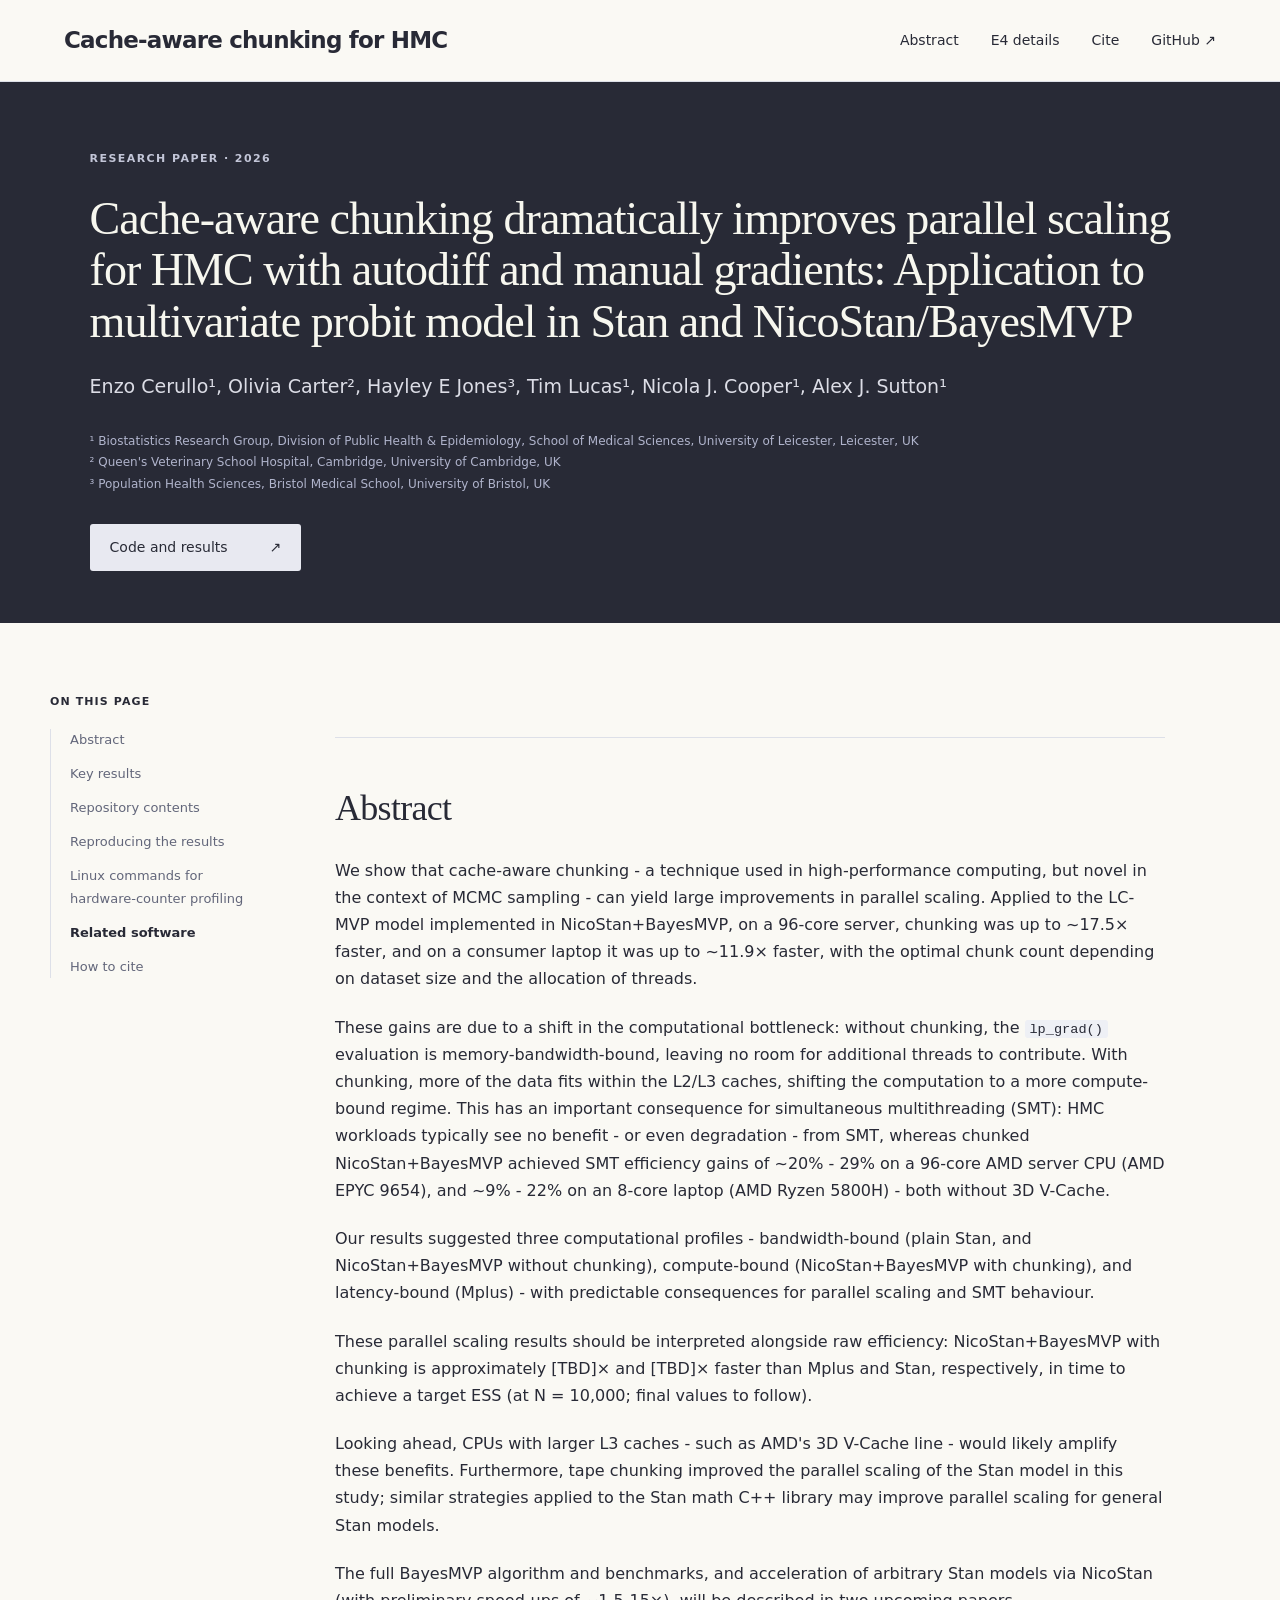
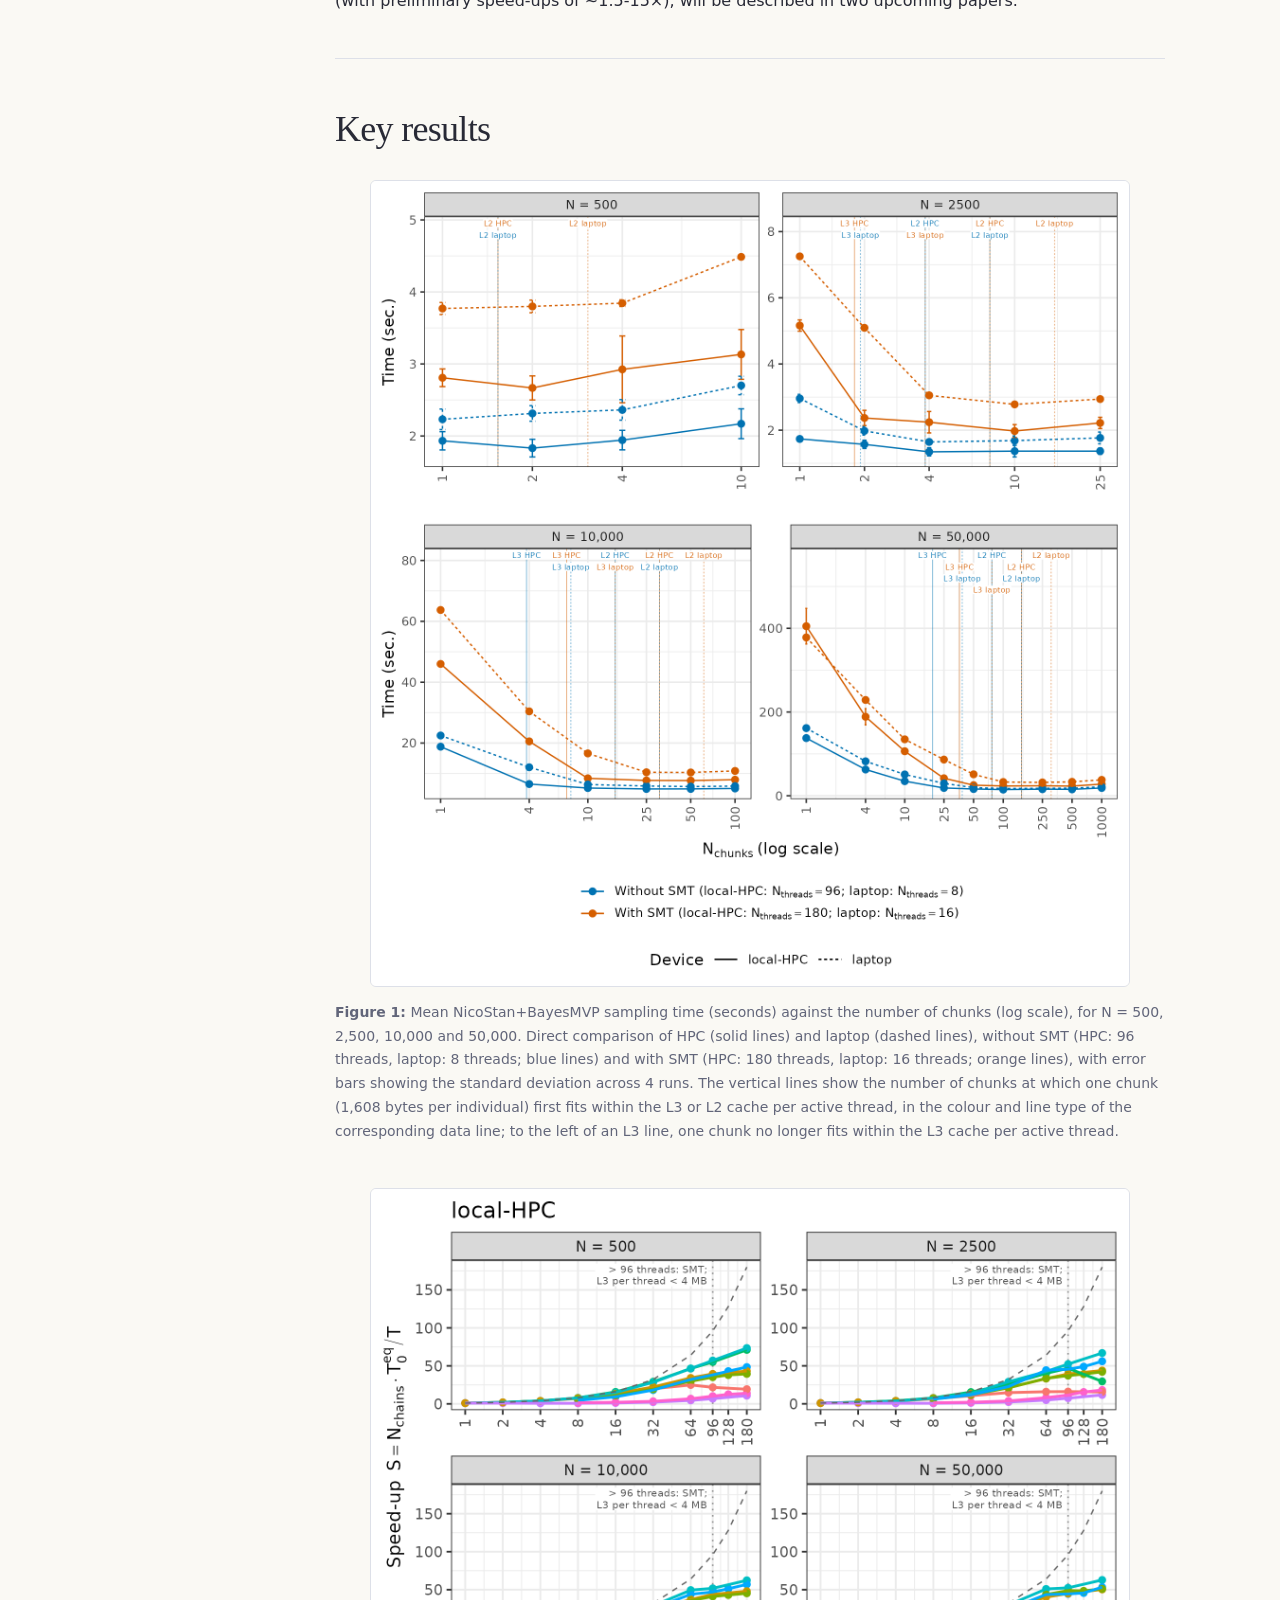
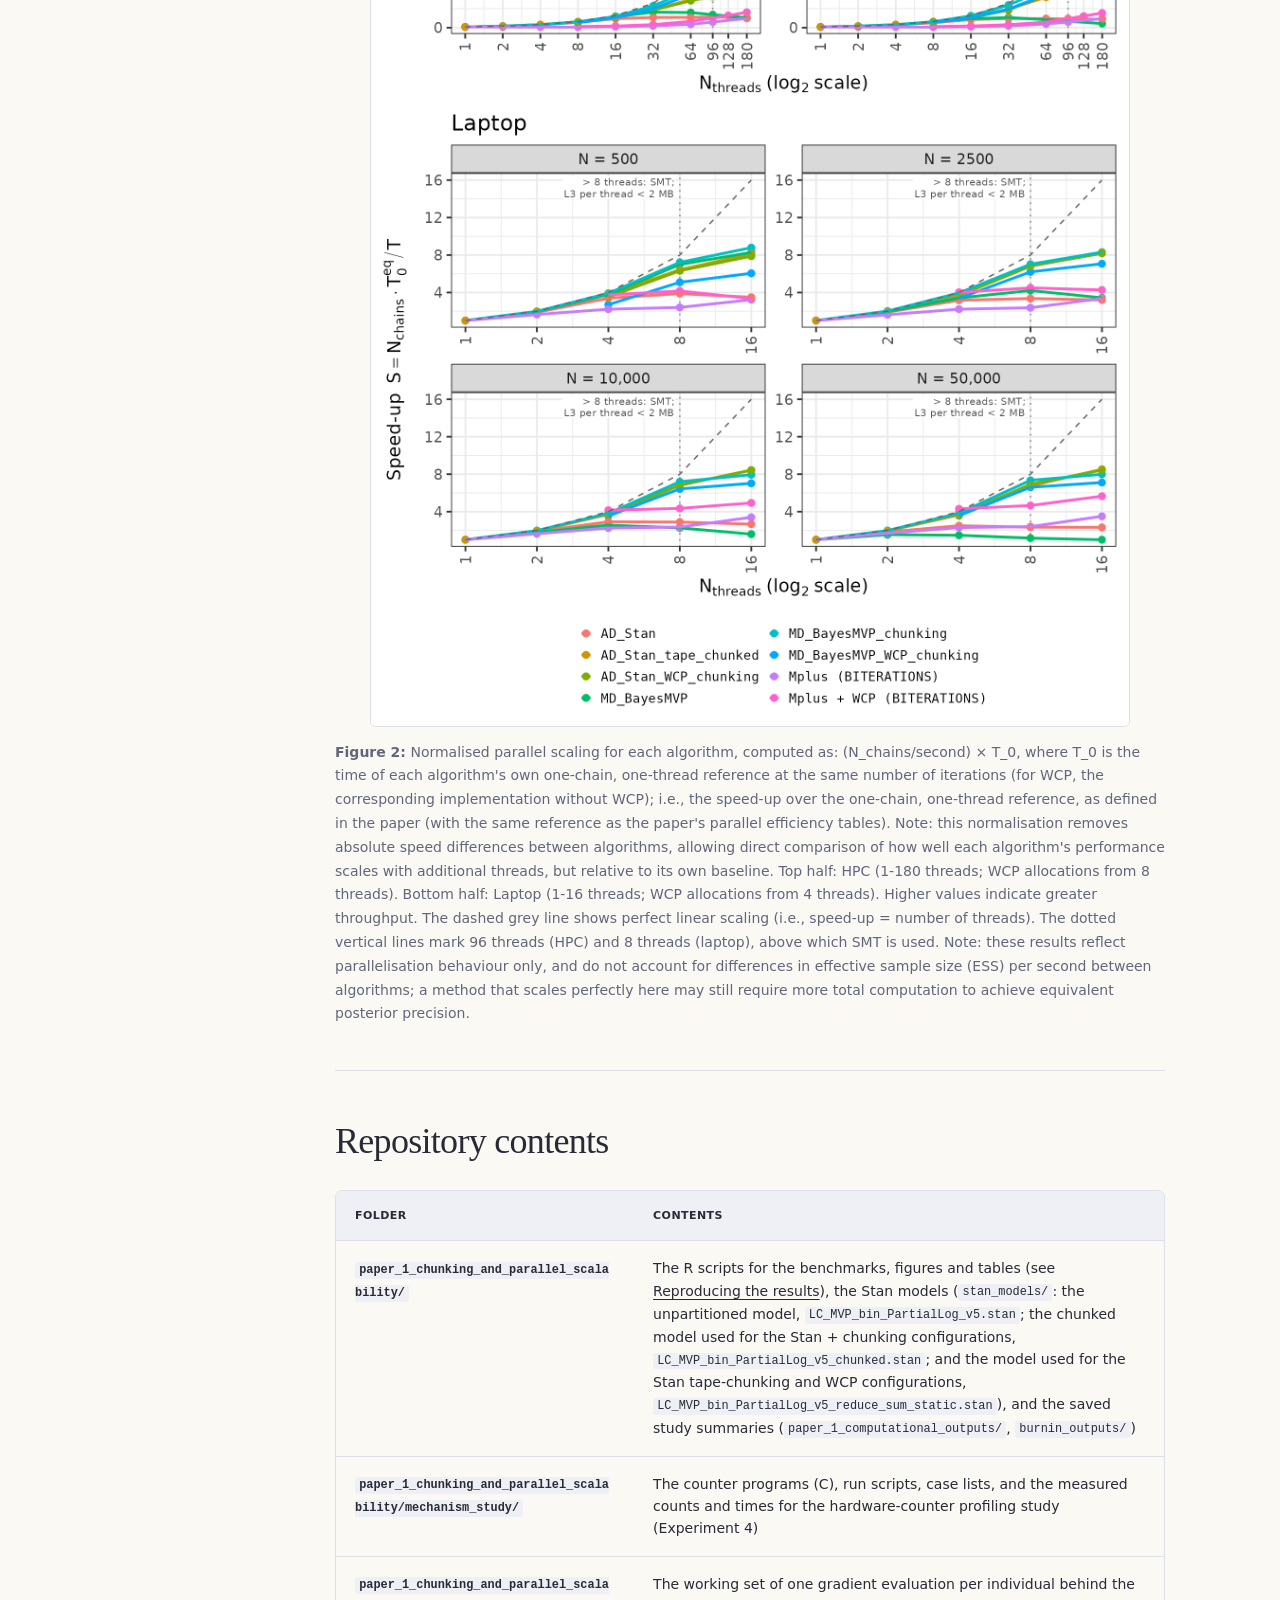
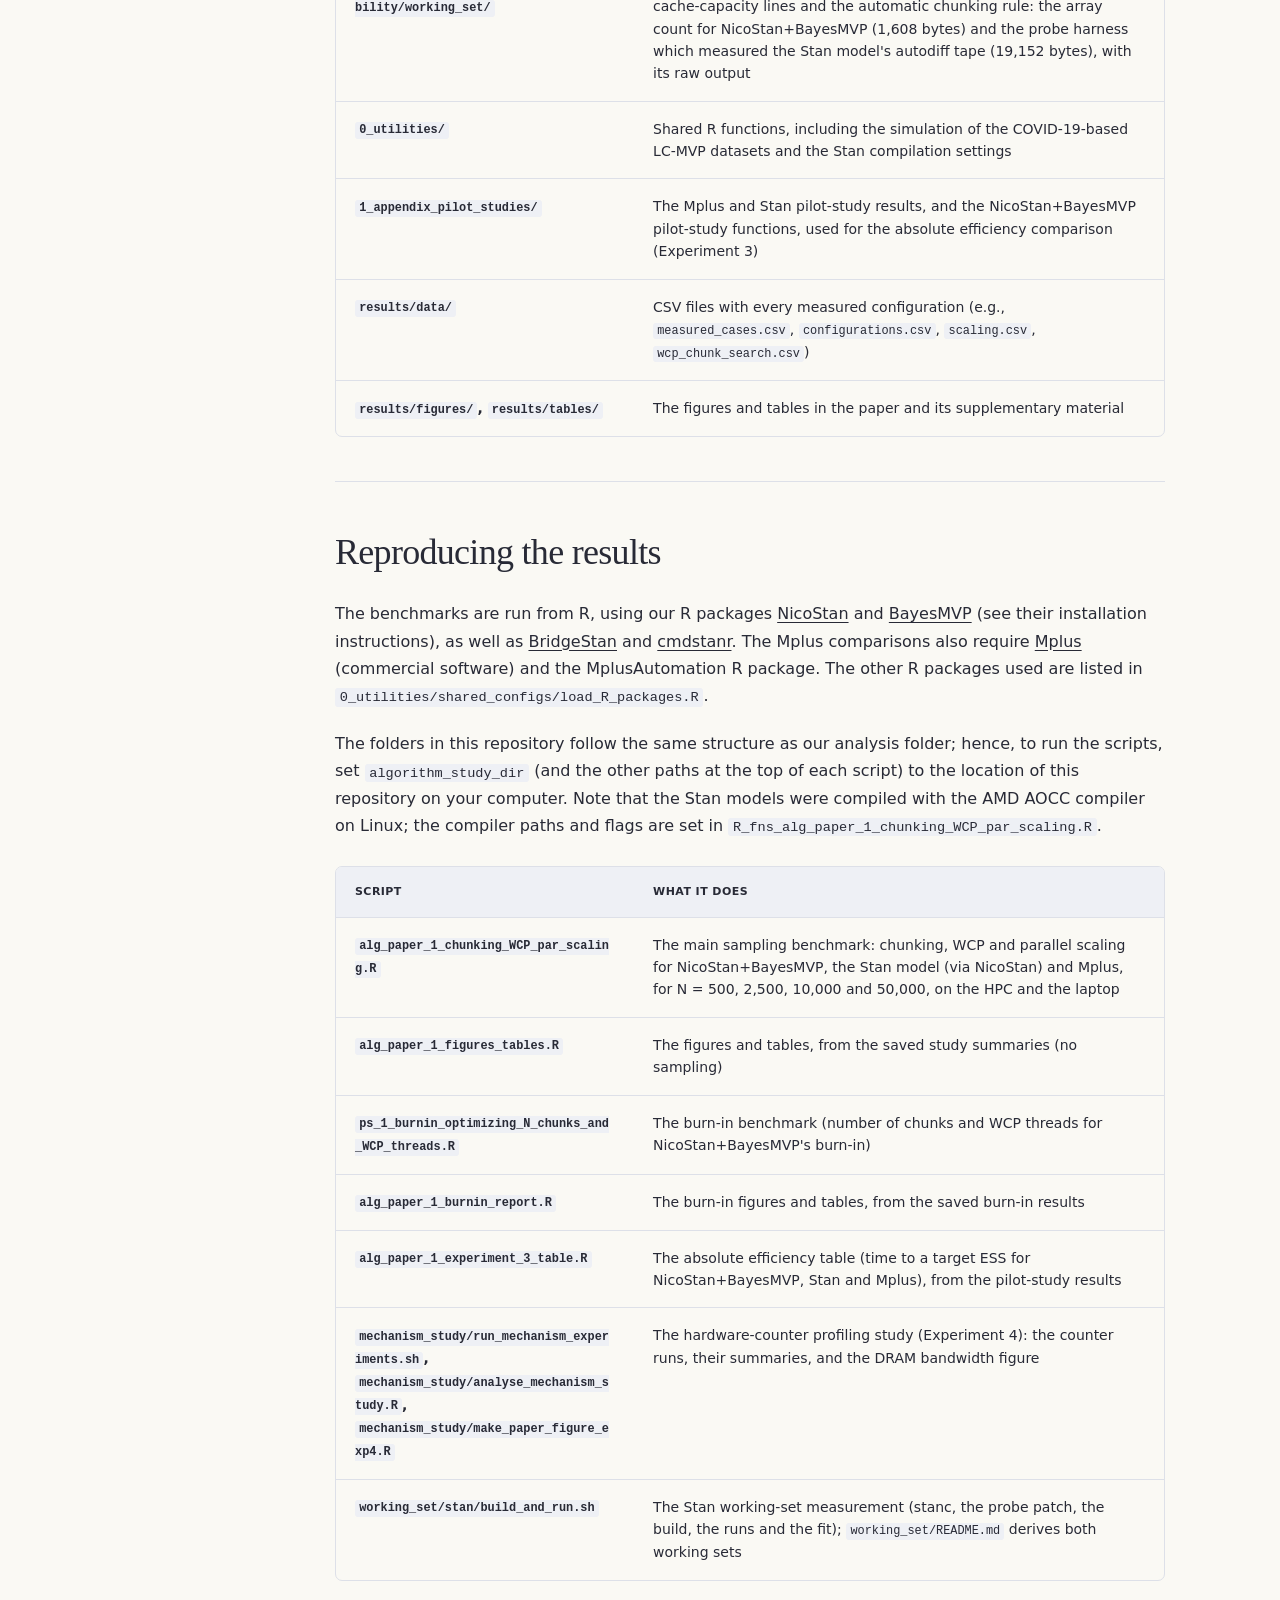
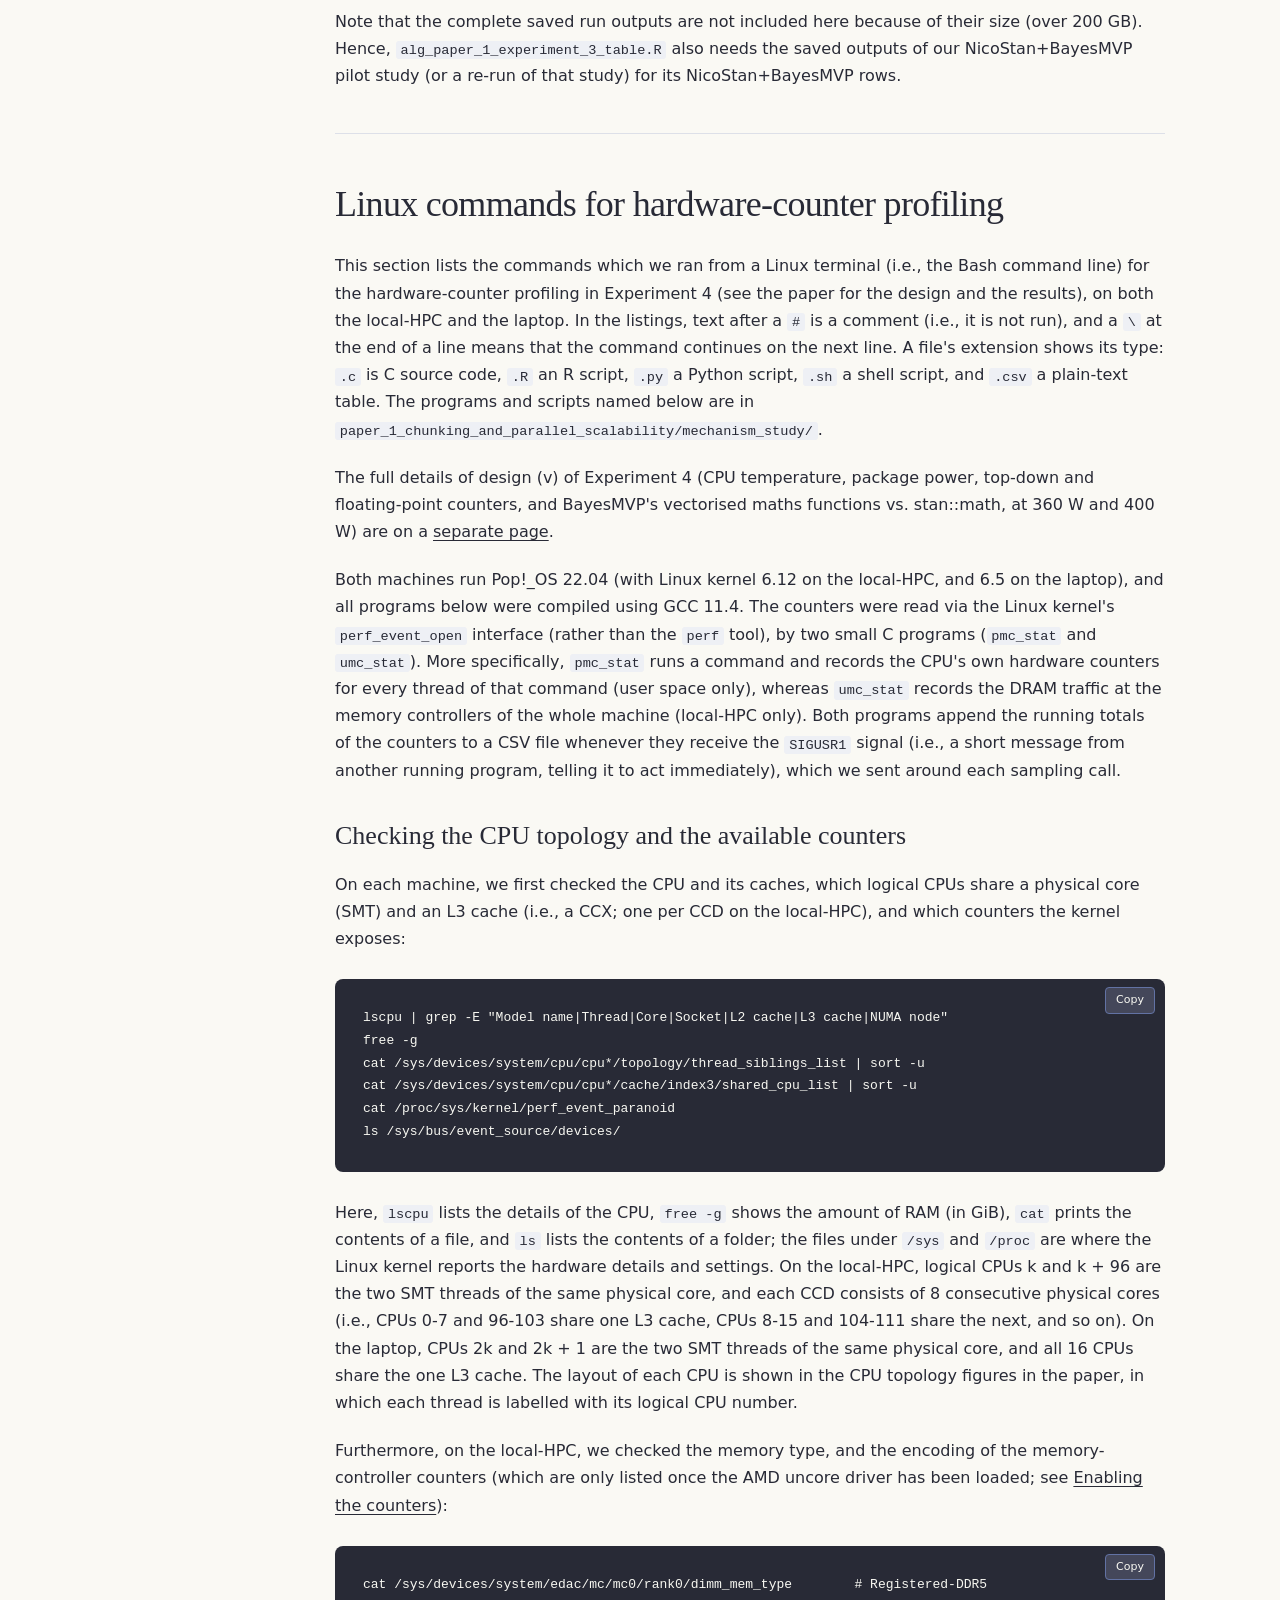
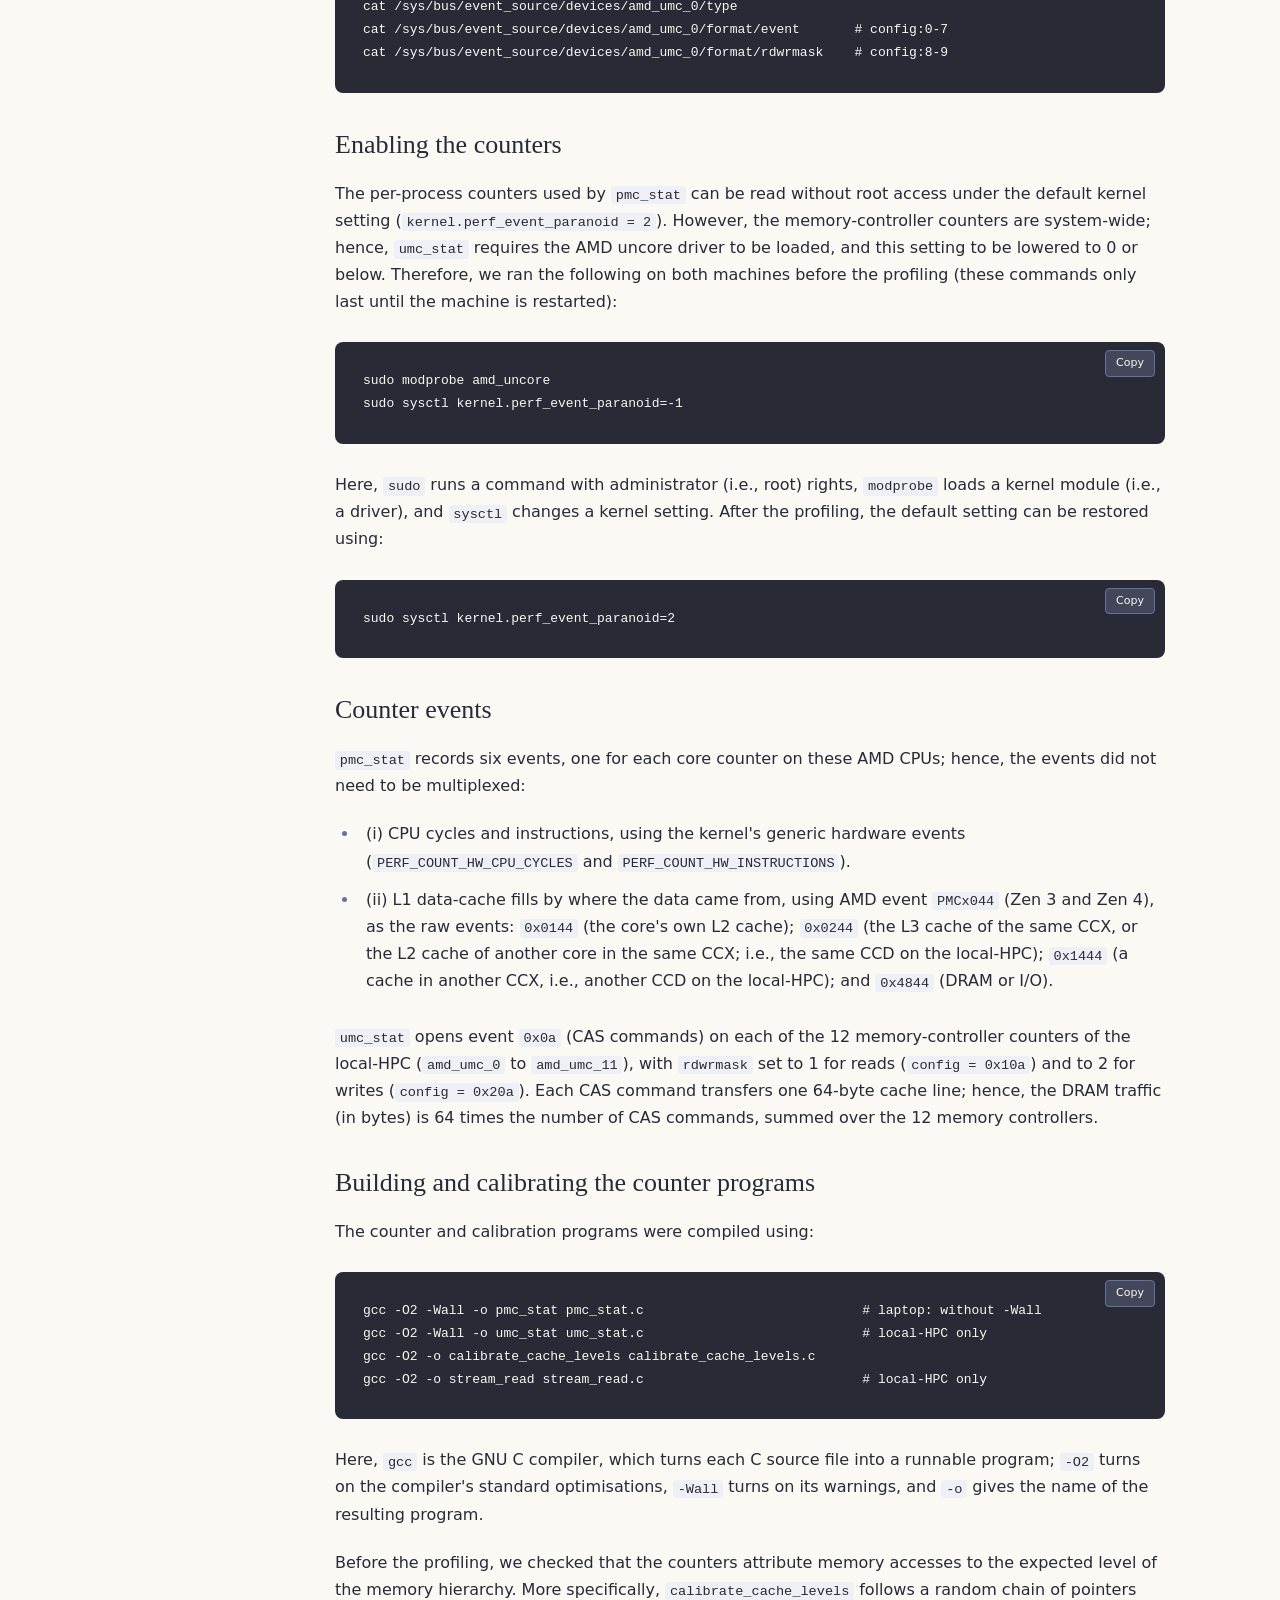
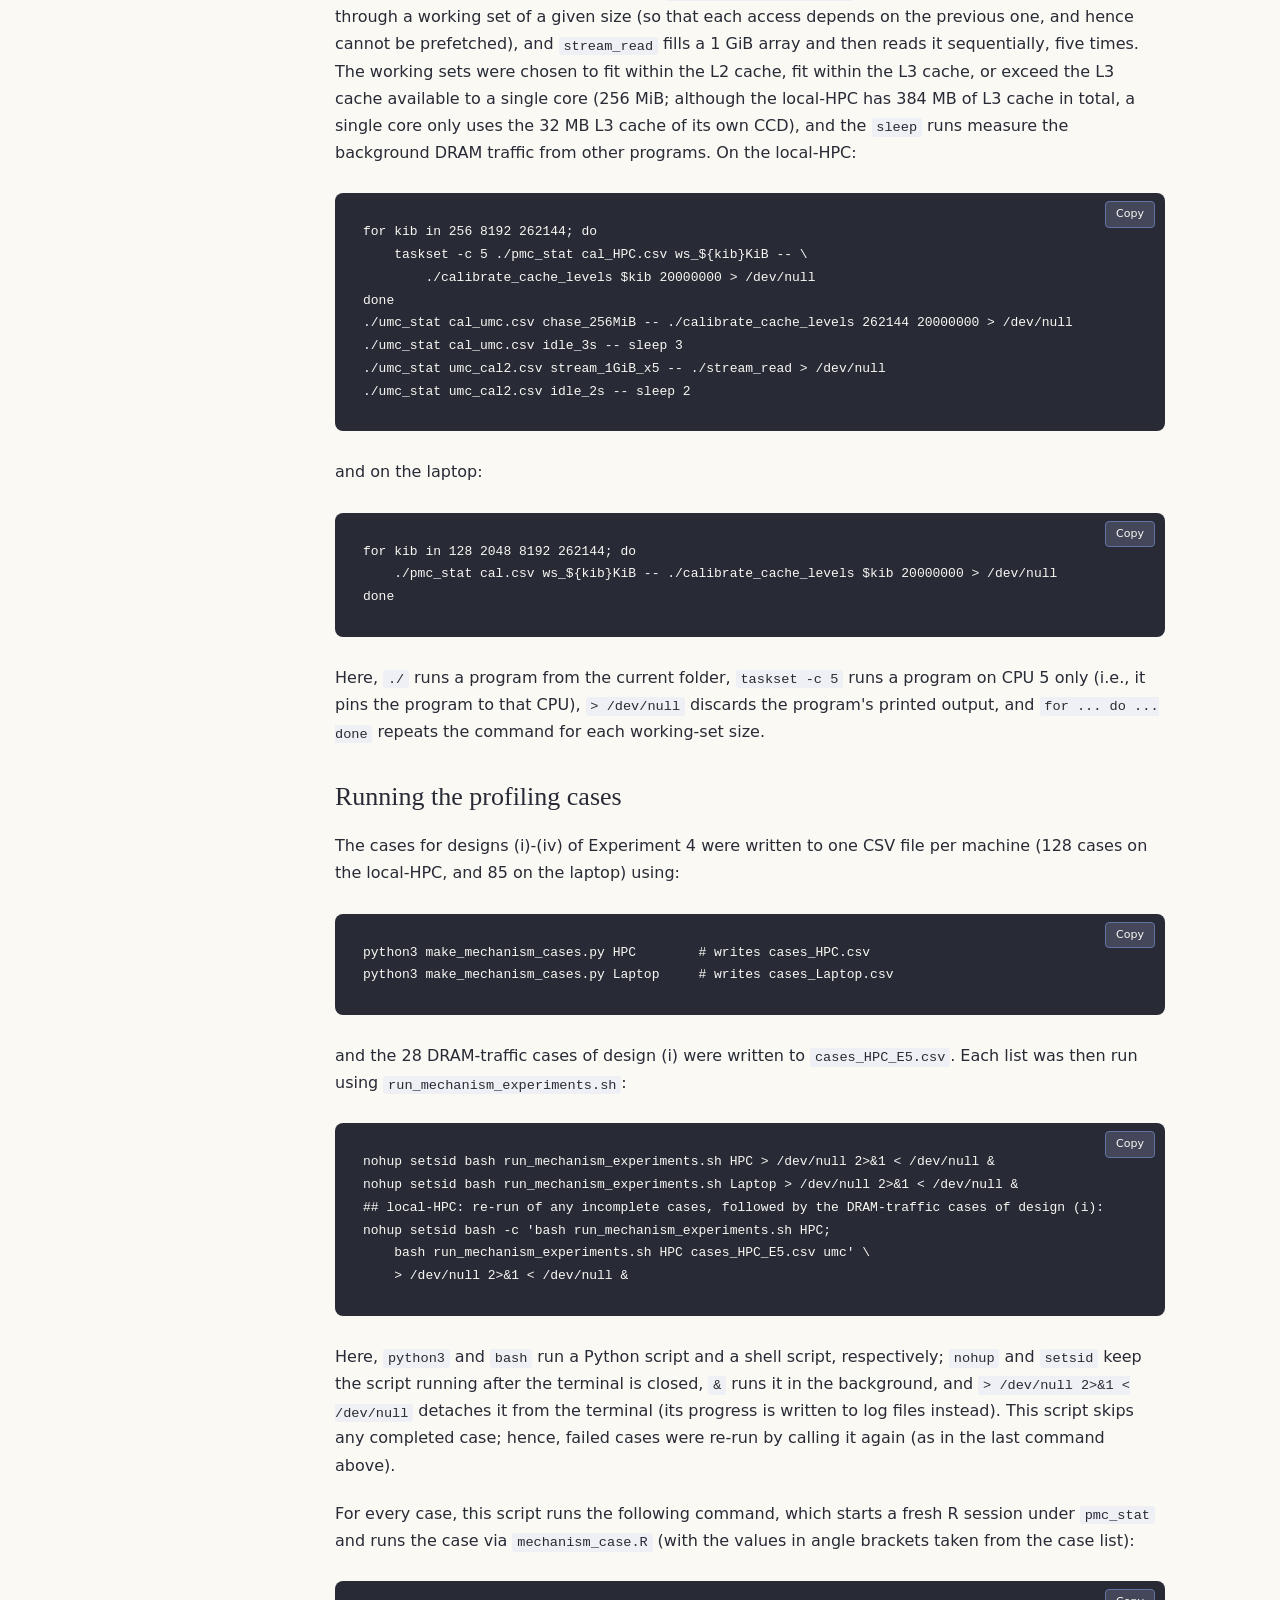
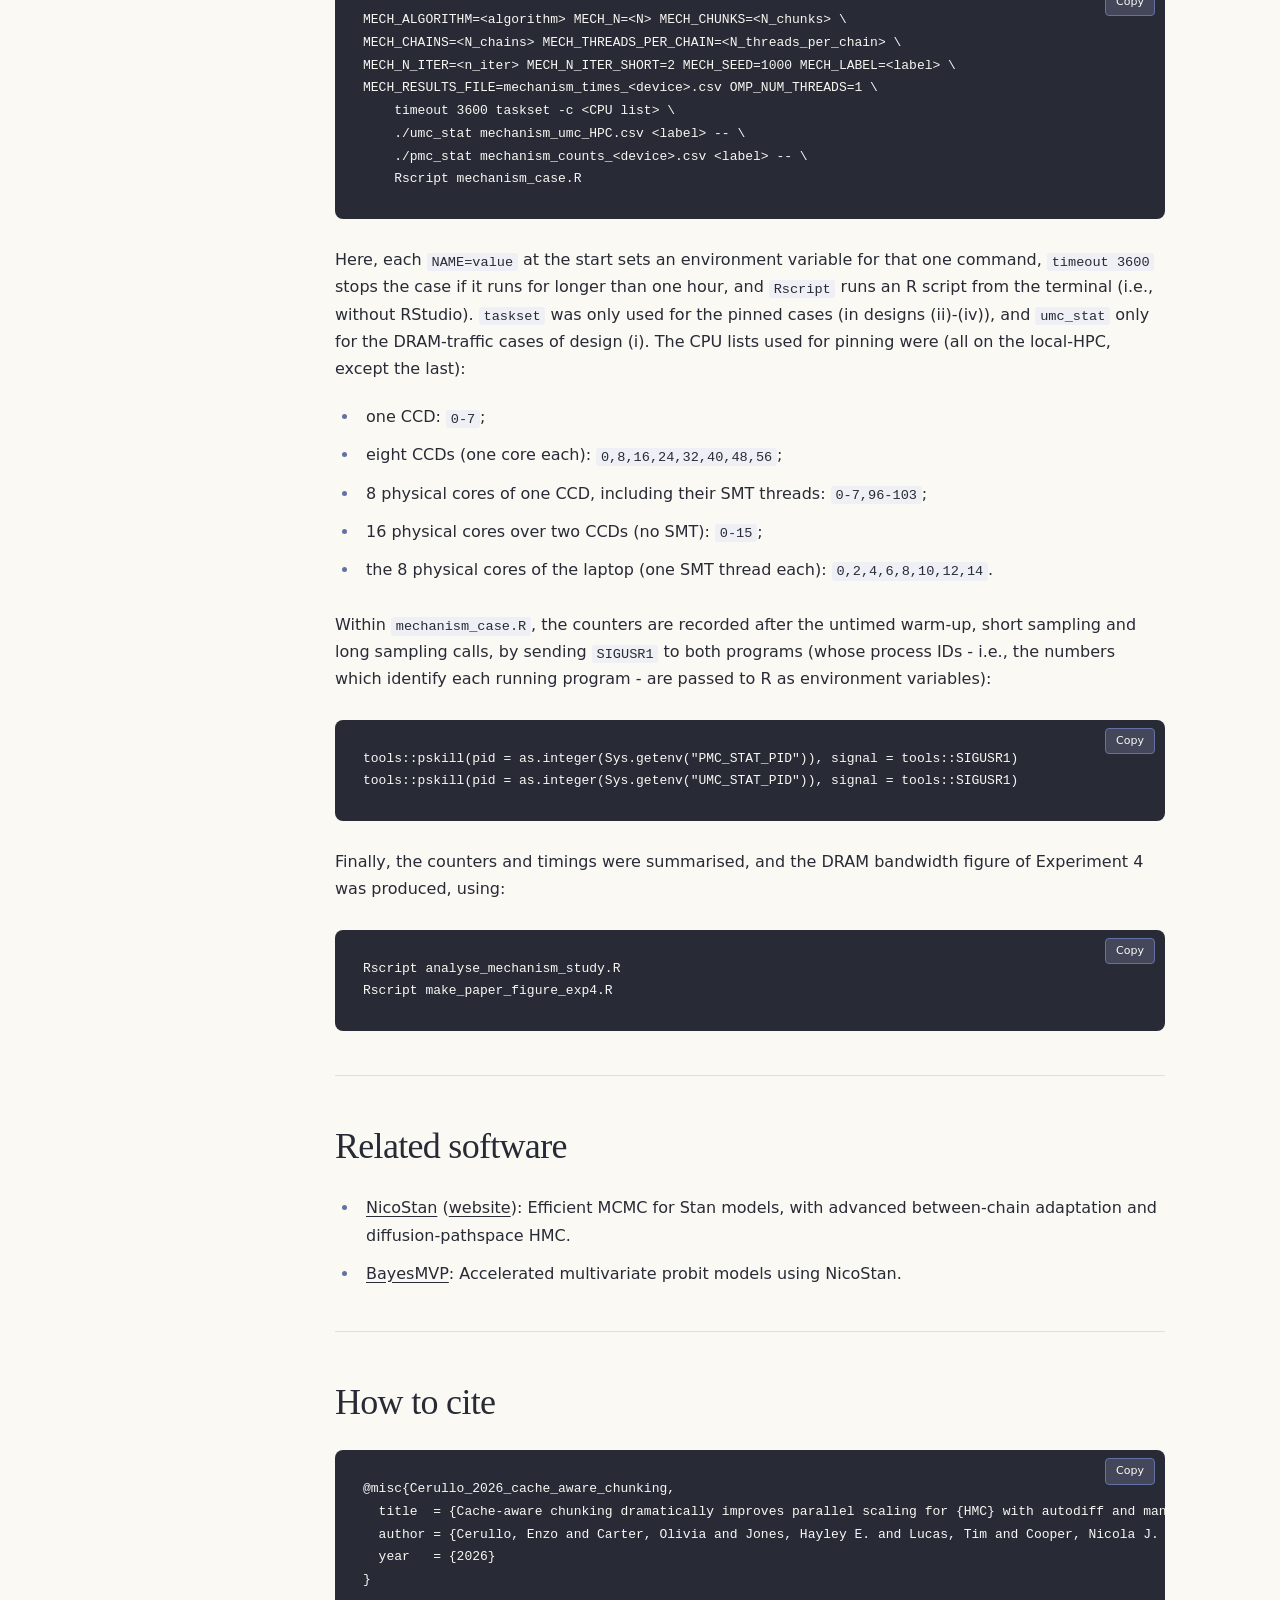
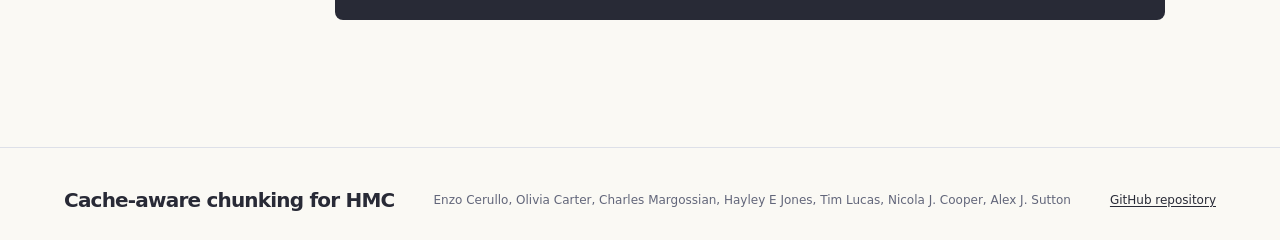
==== commit 9643801f: "Paper 1 E4: page with the full details of design (v) (temperature, power, counters, maths functions " ====
--- a/docs/index.html
+++ b/docs/index.html
@@ -2,7 +2,7 @@
 <title>Cache-aware chunking dramatically improves parallel scaling for HMC with autodiff and manual gradients: Application to multivariate probit model in Stan and NicoStan/BayesMVP</title><meta name="description" content="Code, results and figures for the paper: Cache-aware chunking dramatically improves parallel scaling for HMC with autodiff and manual gradients: Application to multivariate probit model in Stan and NicoStan/BayesMVP">
 <meta property="og:type" content="website"><meta property="og:url" content="https://cerulloe1996.github.io/cache_aware_chunking_HMC/"><meta property="og:title" content="Cache-aware chunking dramatically improves parallel scaling for HMC with autodiff and manual gradients: Application to multivariate probit model in Stan and NicoStan/BayesMVP"><meta property="og:description" content="Code, results and figures for the paper: Cache-aware chunking dramatically improves parallel scaling for HMC with autodiff and manual gradients: Application to multivariate probit model in Stan and NicoStan/BayesMVP"><meta property="og:image" content="https://cerulloe1996.github.io/cache_aware_chunking_HMC/assets/figures/Figure_N_chunks_pilot_study_plot_1_n_threads_SMT_vs_no_SMT_cache_lines.png"><meta name="twitter:card" content="summary_large_image">
 <meta name="theme-color" content="#282A36"><link rel="stylesheet" href="assets/site.css"><script src="assets/site.js" defer></script><script data-goatcounter="https://cerulloe1996.goatcounter.com/count" async src="https://gc.zgo.at/count.js"></script></head><body>
-<a class="skip-link" href="#content">Skip to content</a><header class="masthead"><a class="brand" href="#top">Cache-aware chunking for HMC</a><nav aria-label="Primary"><a href="#abstract">Abstract</a><a href="#how-to-cite">Cite</a><a href="https://github.com/CerulloE1996/cache_aware_chunking_HMC">GitHub ↗</a></nav></header>
+<a class="skip-link" href="#content">Skip to content</a><header class="masthead"><a class="brand" href="#top">Cache-aware chunking for HMC</a><nav aria-label="Primary"><a href="#abstract">Abstract</a><a href="e4_temperature_power_vectorisation.html">E4 details</a><a href="#how-to-cite">Cite</a><a href="https://github.com/CerulloE1996/cache_aware_chunking_HMC">GitHub ↗</a></nav></header>
 <div class="hero paper-hero" id="top"><div class="hero-copy"><p class="eyebrow">Research paper · 2026</p><h1>Cache-aware chunking dramatically improves parallel scaling for HMC with autodiff and manual gradients: Application to multivariate probit model in Stan and NicoStan/BayesMVP</h1><p class="hero-intro">Enzo Cerullo¹, Olivia Carter², Hayley E Jones³, Tim Lucas¹, Nicola J. Cooper¹, Alex J. Sutton¹</p><p class="byline">¹ Biostatistics Research Group, Division of Public Health &amp; Epidemiology, School of Medical Sciences, University of Leicester, Leicester, UK<br>² Queen&#x27;s Veterinary School Hospital, Cambridge, University of Cambridge, UK<br>³ Population Health Sciences, Bristol Medical School, University of Bristol, UK</p><div class="hero-actions"><a class="button" href="https://github.com/CerulloE1996/cache_aware_chunking_HMC">Code and results <span aria-hidden="true">↗</span></a></div></div></div>
 <div class="layout"><aside><details open><summary>On this page</summary><nav aria-label="On this page"><a href="#abstract">Abstract</a><a href="#key-results">Key results</a><a href="#repository-contents">Repository contents</a><a href="#reproducing-the-results">Reproducing the results</a><a href="#linux-commands-for-hardware-counter-profiling">Linux commands for hardware-counter profiling</a><a href="#related-software">Related software</a><a href="#how-to-cite">How to cite</a></nav></details></aside><main id="content"><section class="doc-section" id="abstract"><h2>Abstract</h2>
 <p>We show that cache-aware chunking - a technique used in high-performance computing, but novel in the context of MCMC sampling - can yield large improvements in parallel scaling. Applied to the LC-MVP model implemented in NicoStan+BayesMVP, on a 96-core server, chunking was up to ~17.5× faster, and on a consumer laptop it was up to ~11.9× faster, with the optimal chunk count depending on dataset size and the allocation of threads.</p>
@@ -27,6 +27,7 @@
 </section>
 <section class="doc-section" id="linux-commands-for-hardware-counter-profiling"><h2>Linux commands for hardware-counter profiling</h2>
 <p>This section lists the commands which we ran from a Linux terminal (i.e., the Bash command line) for the hardware-counter profiling in Experiment 4 (see the paper for the design and the results), on both the local-HPC and the laptop. In the listings, text after a <code>#</code> is a comment (i.e., it is not run), and a <code>\</code> at the end of a line means that the command continues on the next line. A file&#x27;s extension shows its type: <code>.c</code> is C source code, <code>.R</code> an R script, <code>.py</code> a Python script, <code>.sh</code> a shell script, and <code>.csv</code> a plain-text table. The programs and scripts named below are in <code>paper_1_chunking_and_parallel_scalability/mechanism_study/</code>.</p>
+<p>The full details of design (v) of Experiment 4 (CPU temperature, package power, top-down and floating-point counters, and BayesMVP&#x27;s vectorised maths functions vs. stan::math, at 360 W and 400 W) are on a <a href="e4_temperature_power_vectorisation.html">separate page</a>.</p>
 <p>Both machines run Pop!_OS 22.04 (with Linux kernel 6.12 on the local-HPC, and 6.5 on the laptop), and all programs below were compiled using GCC 11.4. The counters were read via the Linux kernel&#x27;s <code>perf_event_open</code> interface (rather than the <code>perf</code> tool), by two small C programs (<code>pmc_stat</code> and <code>umc_stat</code>). More specifically, <code>pmc_stat</code> runs a command and records the CPU&#x27;s own hardware counters for every thread of that command (user space only), whereas <code>umc_stat</code> records the DRAM traffic at the memory controllers of the whole machine (local-HPC only). Both programs append the running totals of the counters to a CSV file whenever they receive the <code>SIGUSR1</code> signal (i.e., a short message from another running program, telling it to act immediately), which we sent around each sampling call.</p>
 <h3 id="checking-the-cpu-topology-and-the-available-counters">Checking the CPU topology and the available counters</h3>
 <p>On each machine, we first checked the CPU and its caches, which logical CPUs share a physical core (SMT) and an L3 cache (i.e., a CCX; one per CCD on the local-HPC), and which counters the kernel exposes:</p>
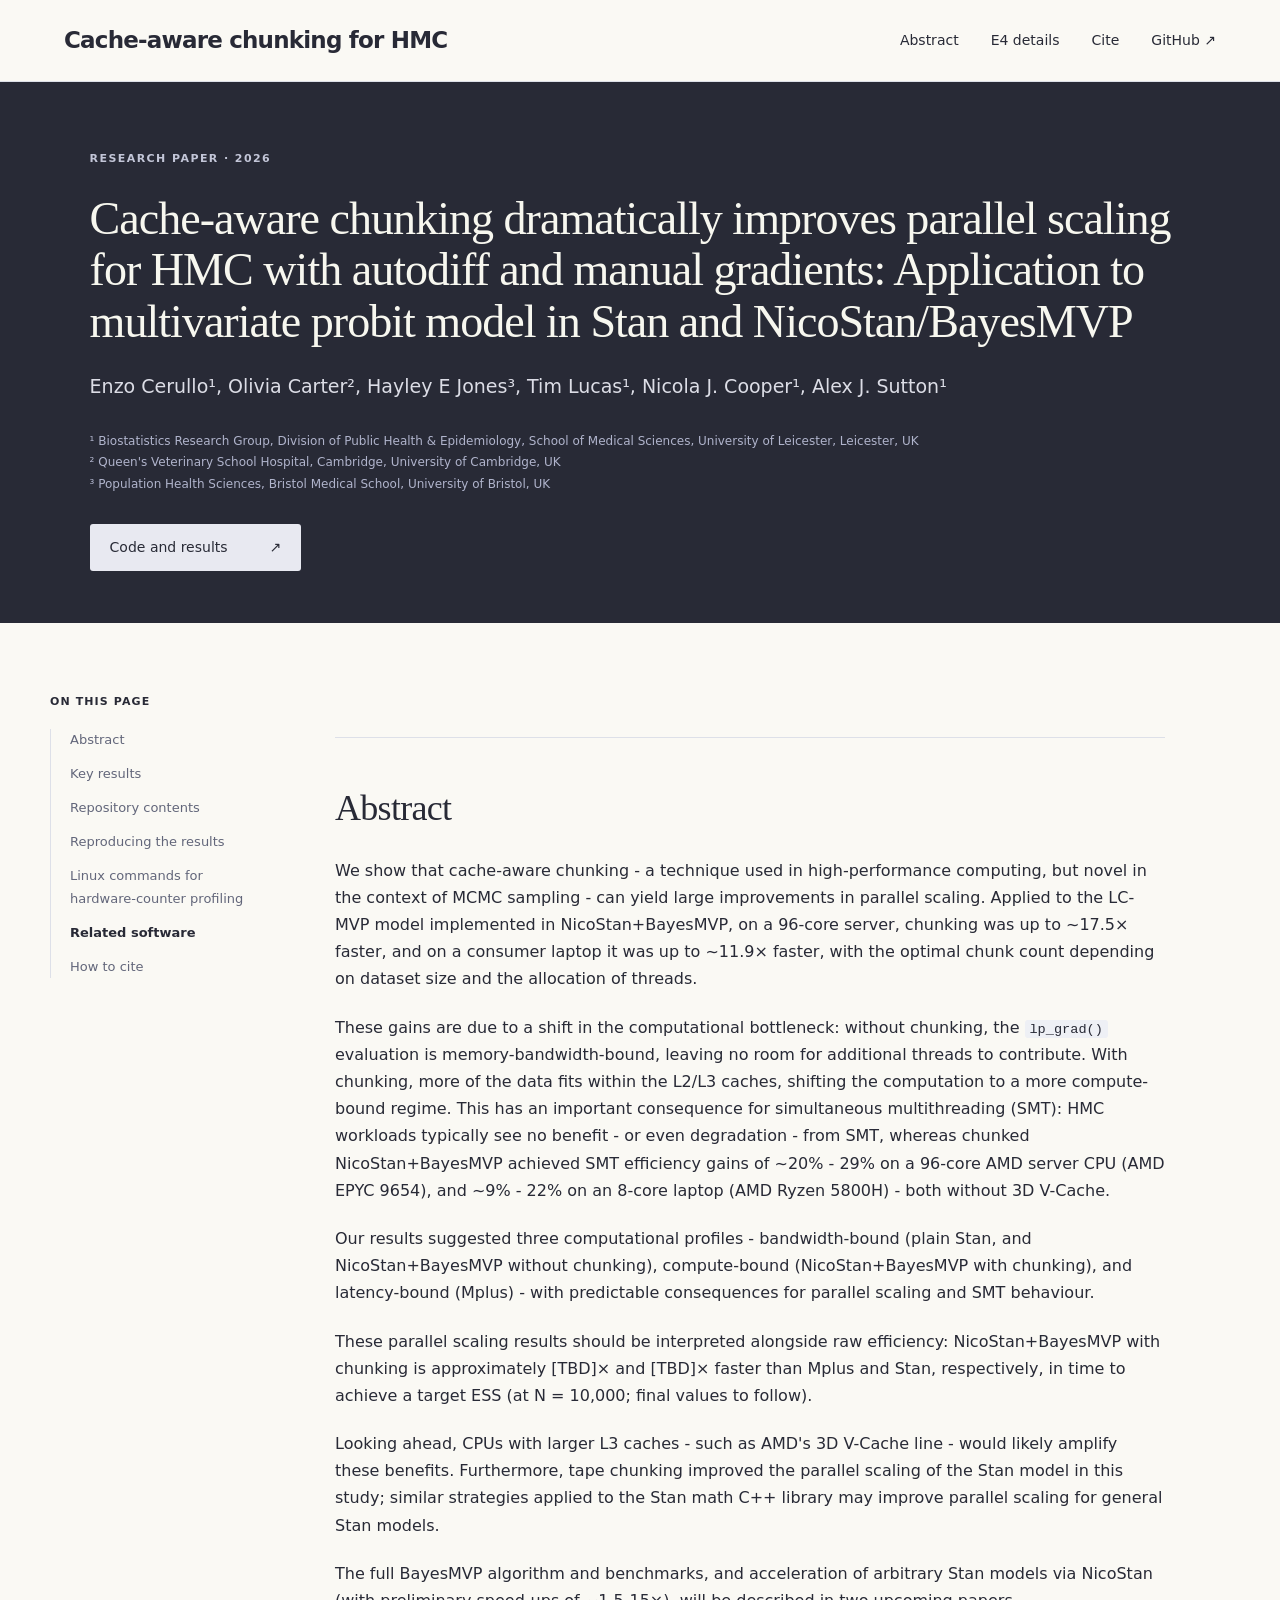
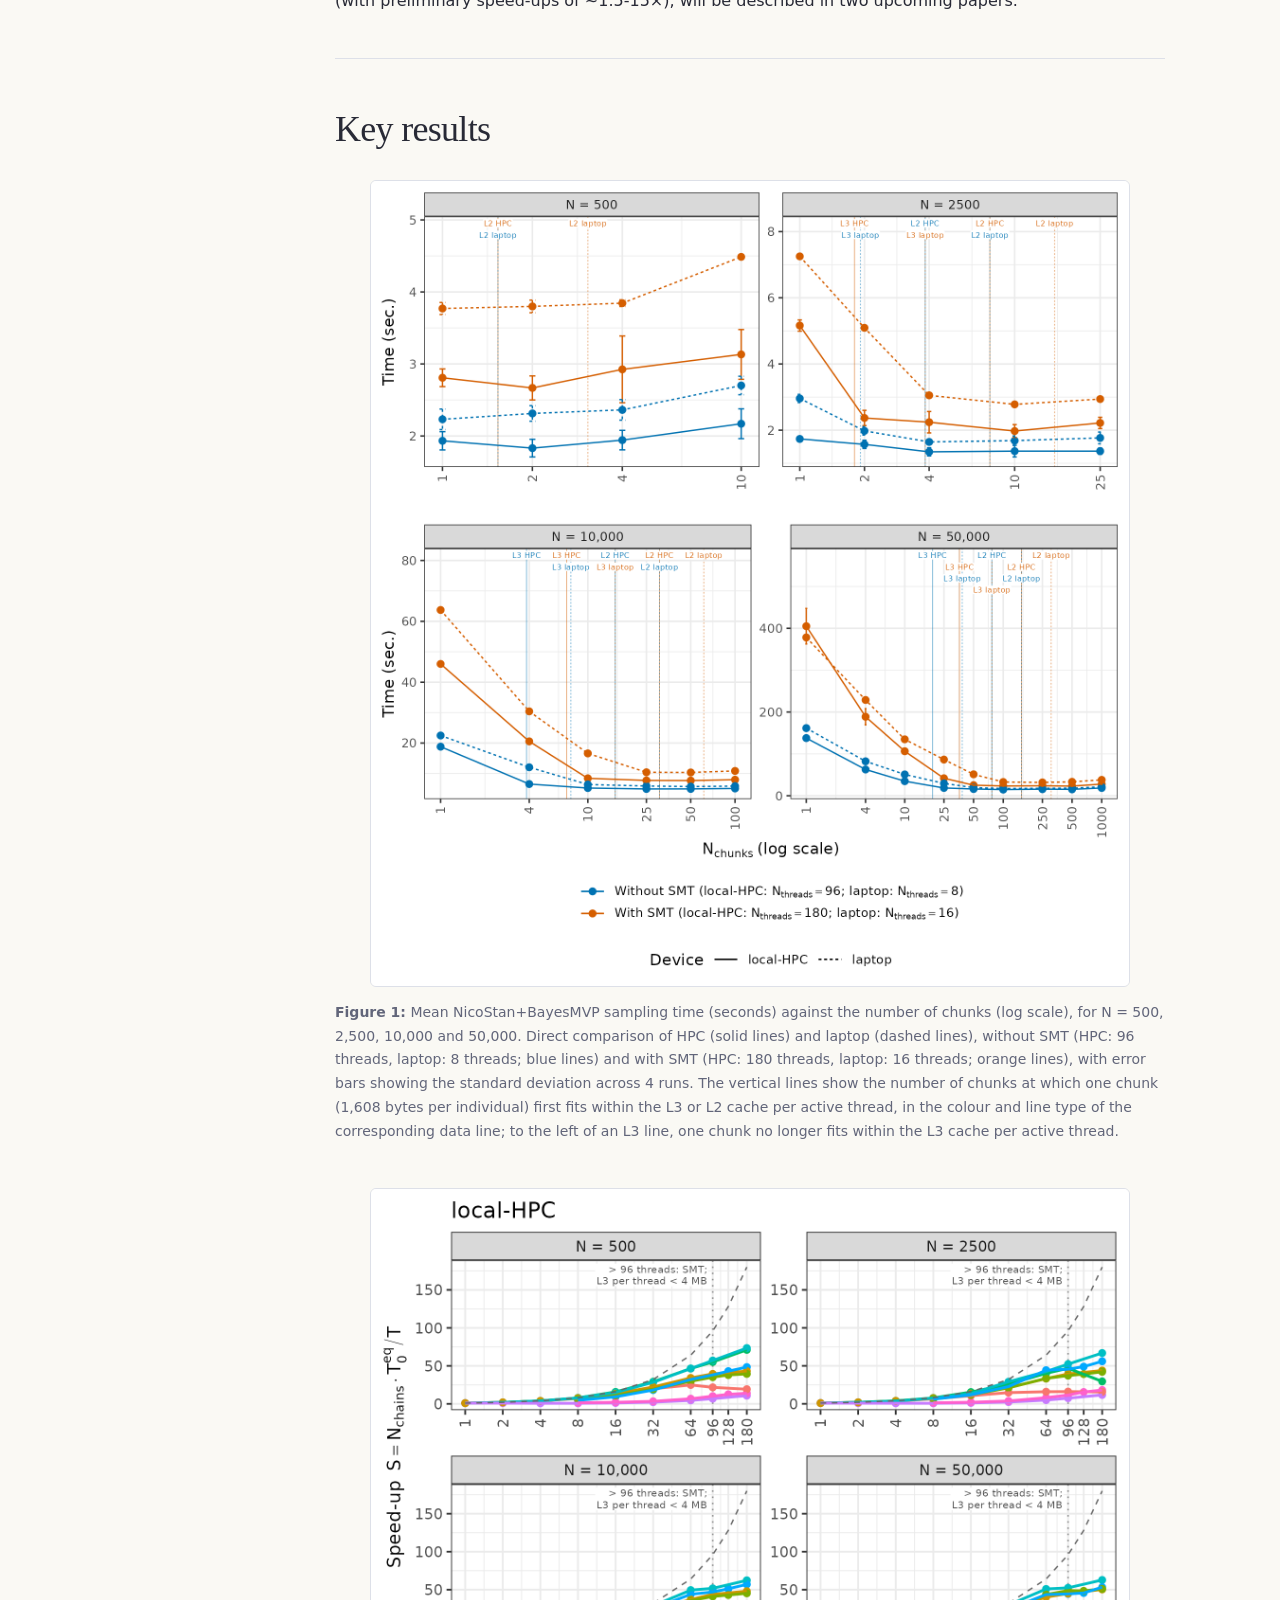
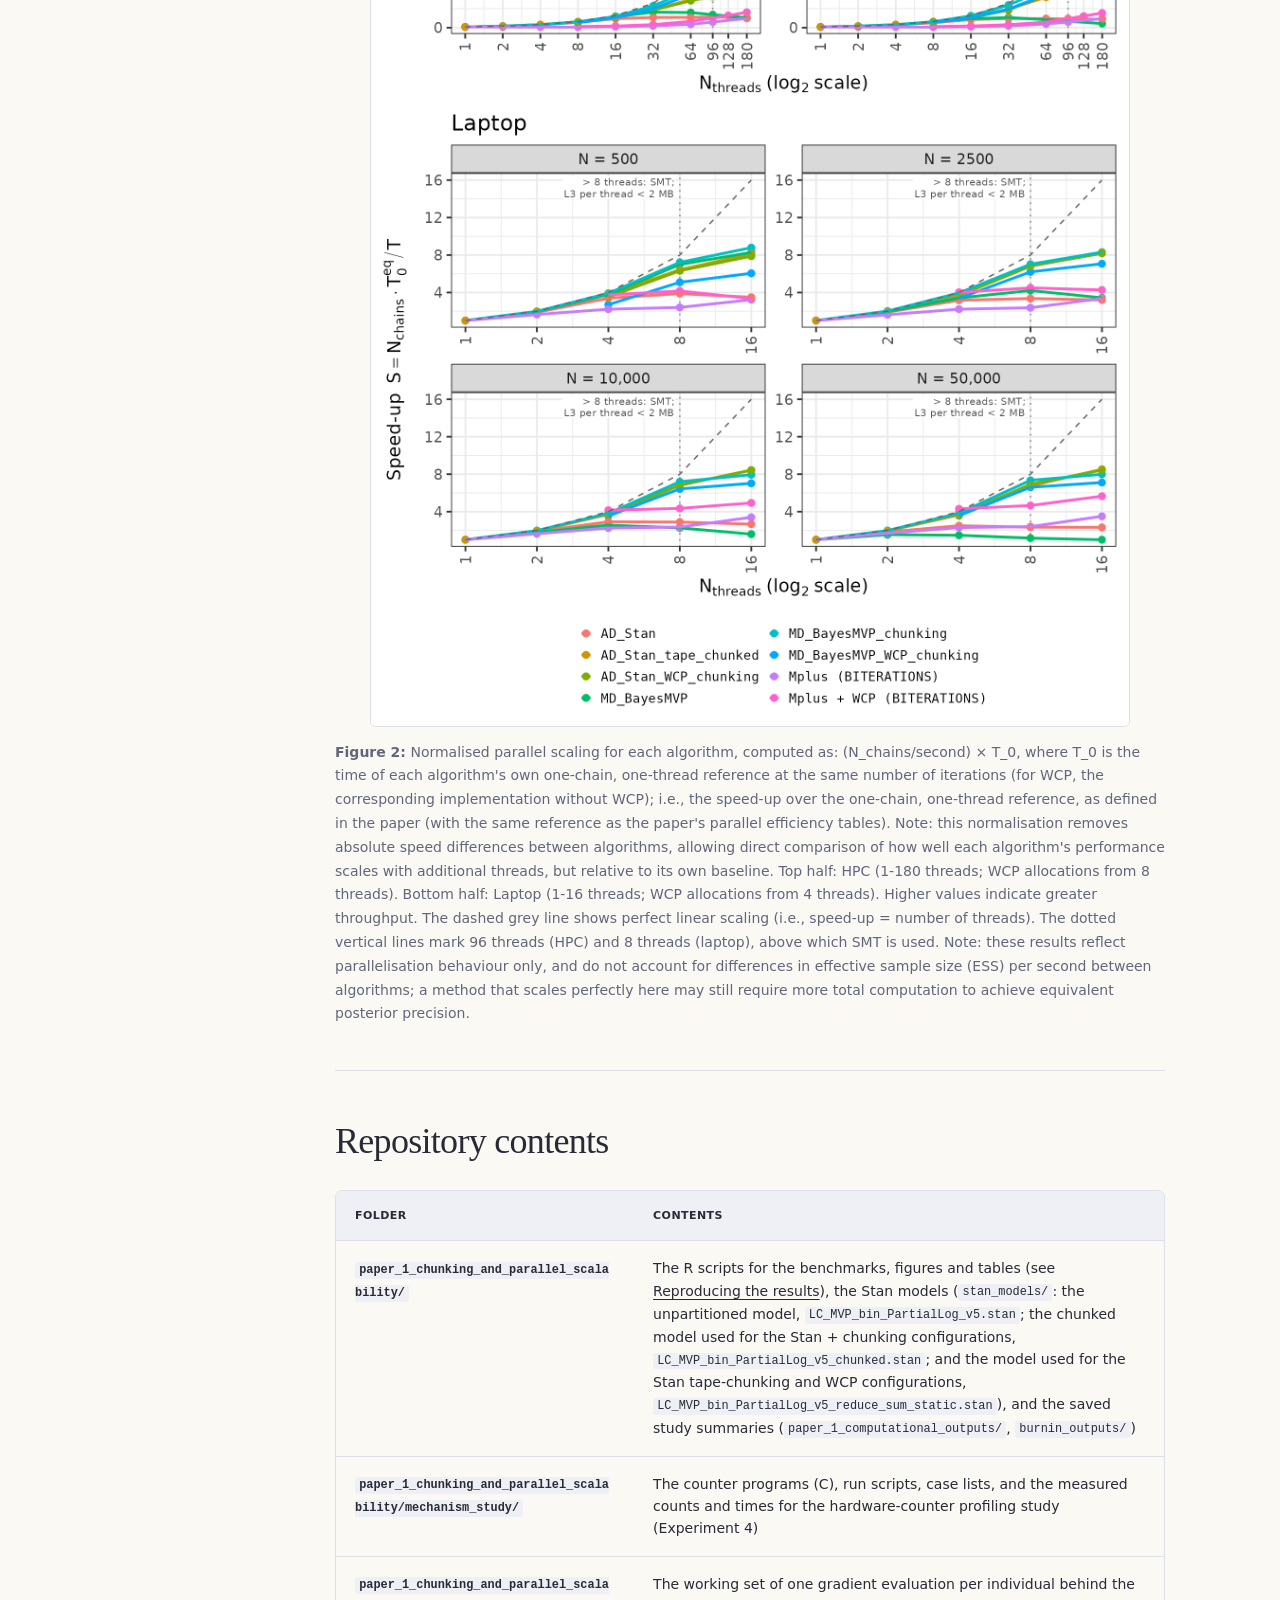
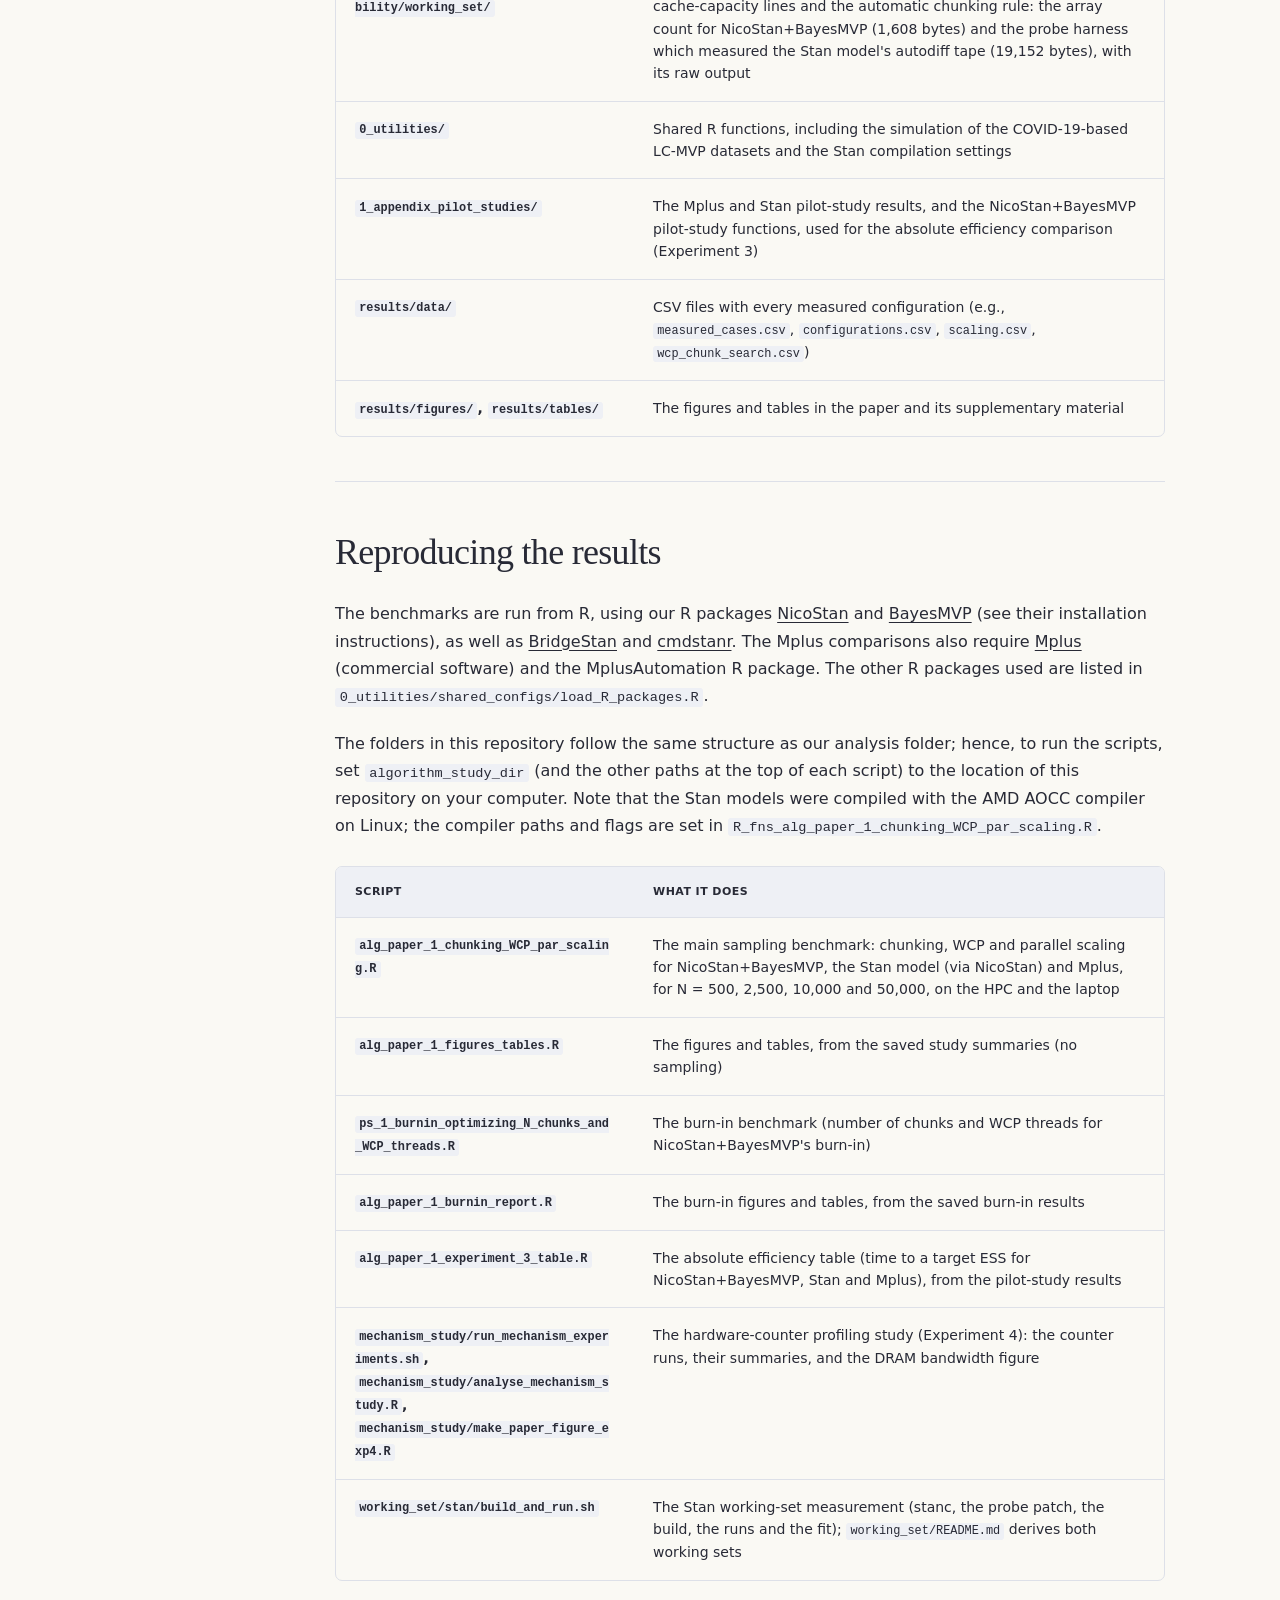
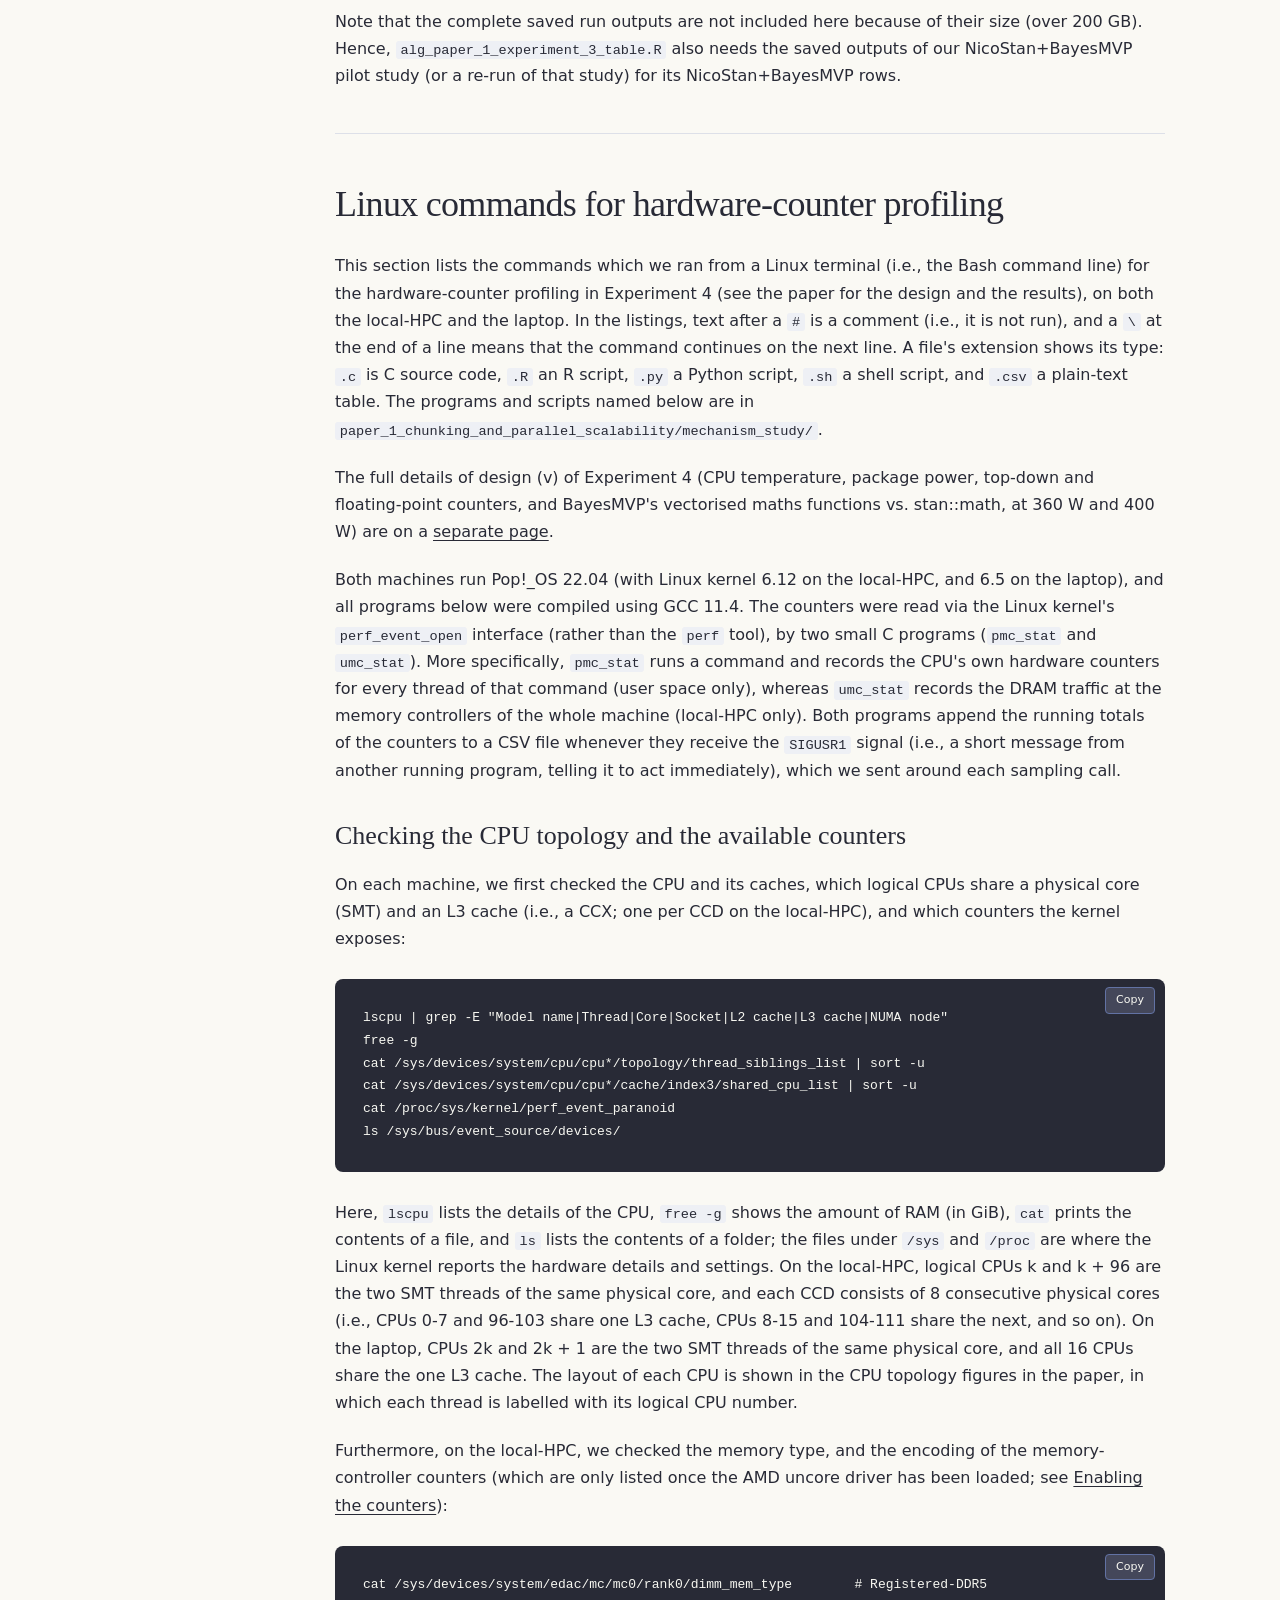
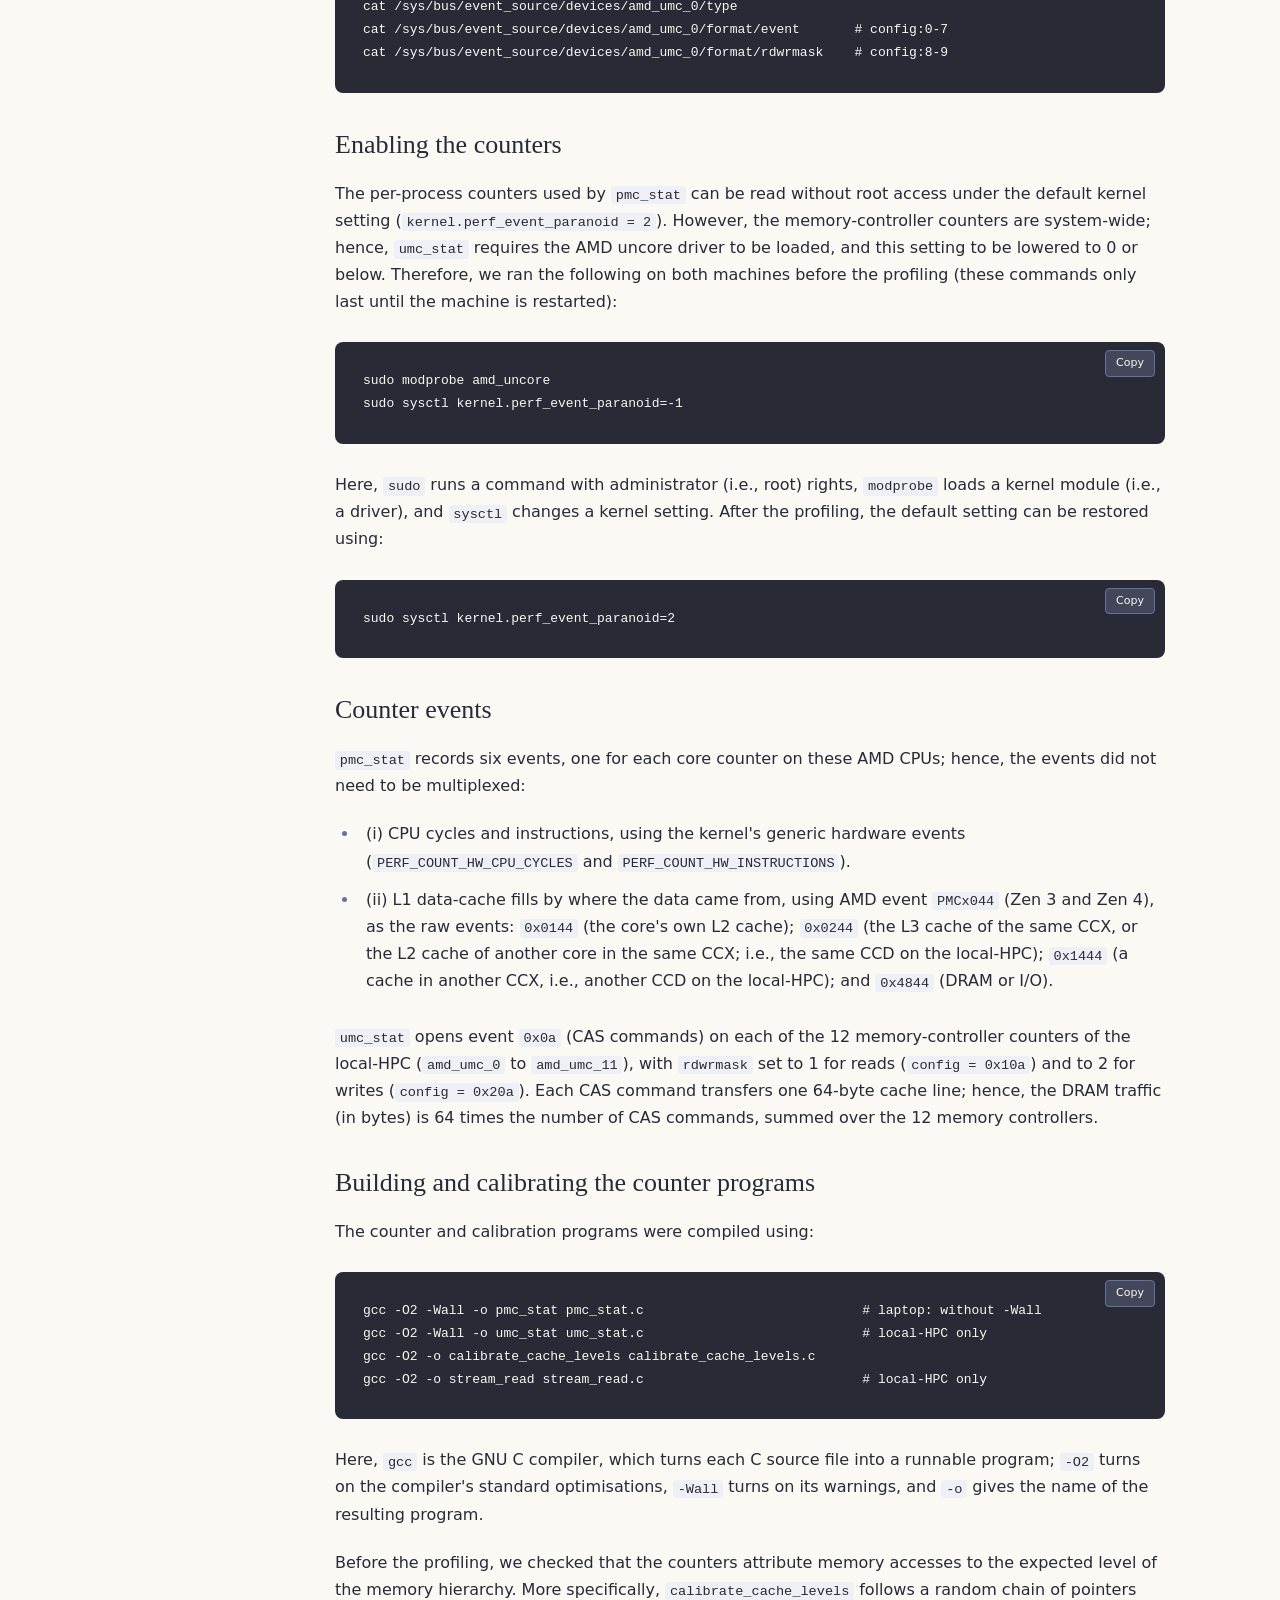
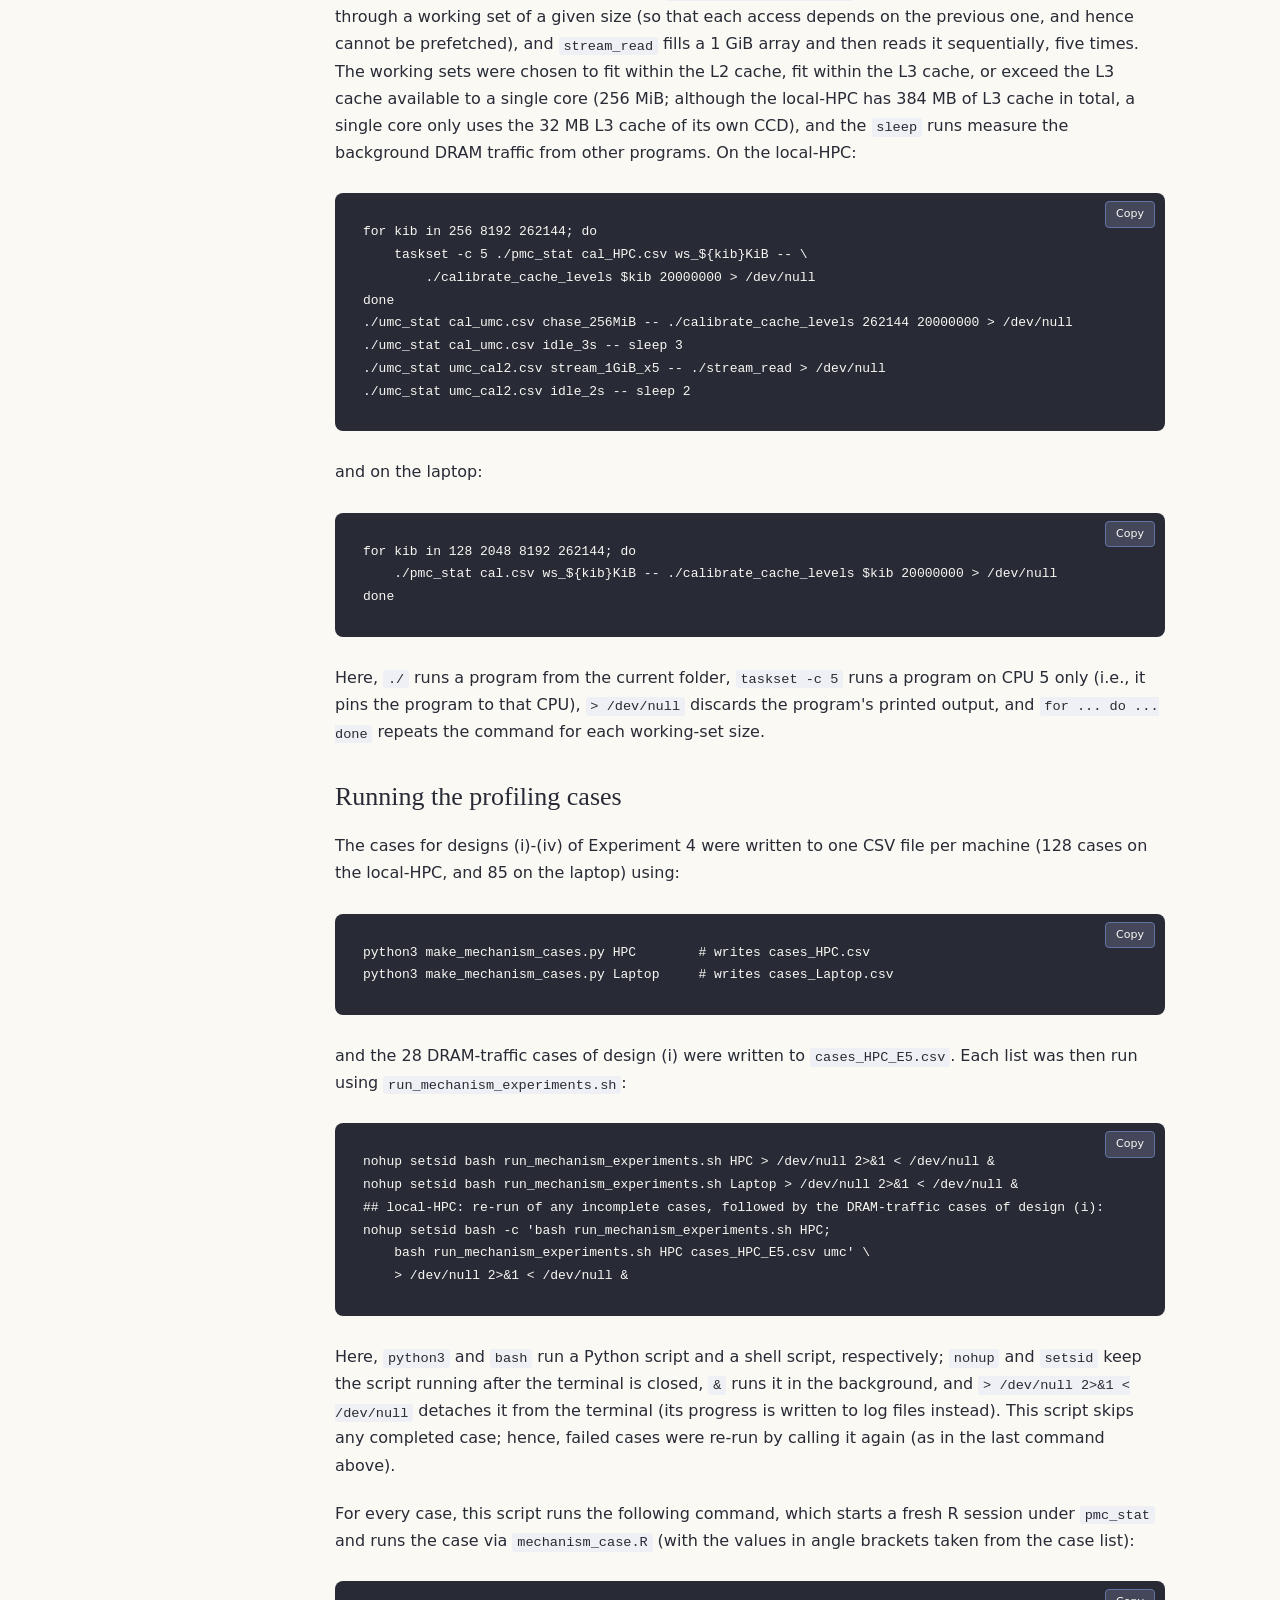
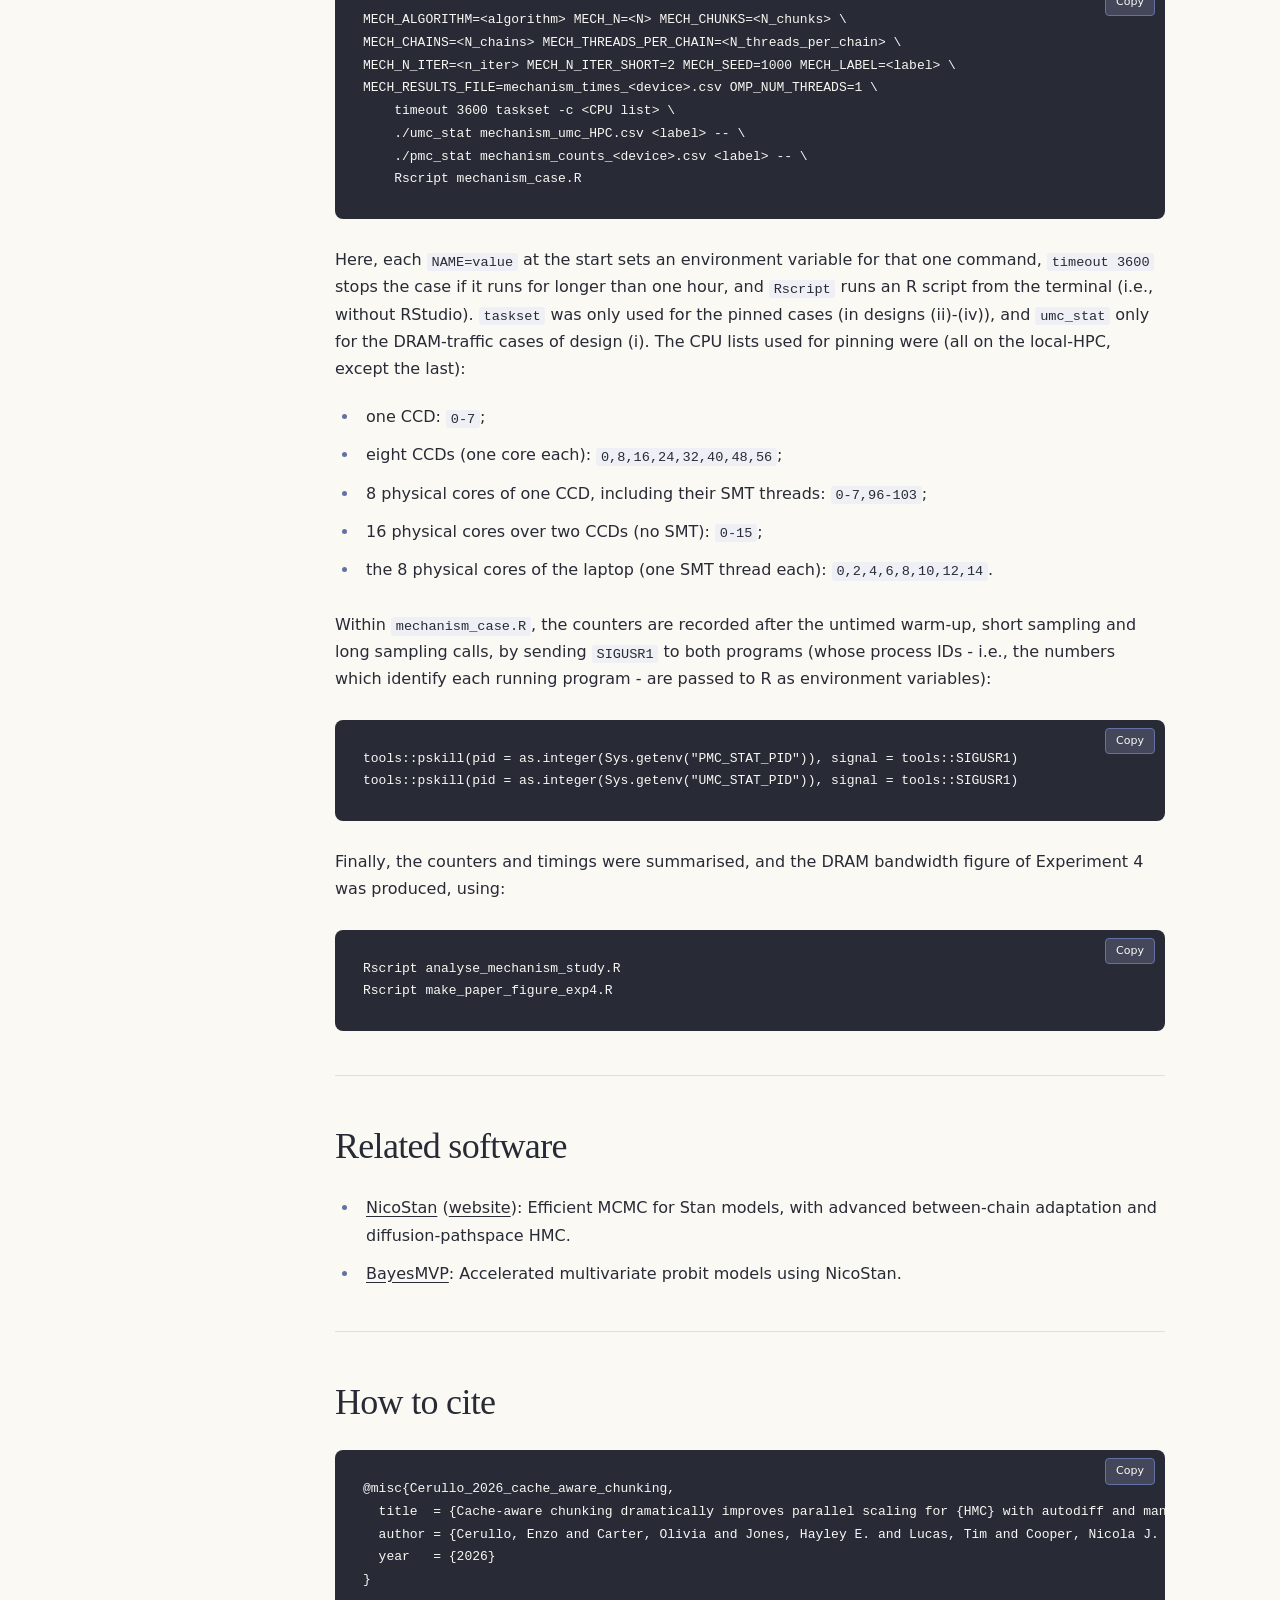
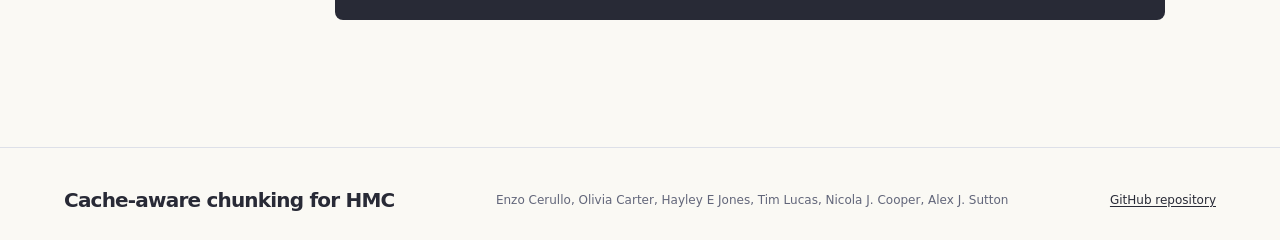
==== commit dfa71a37: "Paper 1 web page: footer author list as in the paper" ====
--- a/docs/index.html
+++ b/docs/index.html
@@ -114,4 +114,4 @@
   year   = {2026}
 }</code></pre></div>
 </section></main></div>
-<footer><a class="brand" href="#top">Cache-aware chunking for HMC</a><p>Enzo Cerullo, Olivia Carter, Charles Margossian, Hayley E Jones, Tim Lucas, Nicola J. Cooper, Alex J. Sutton</p><a href="https://github.com/CerulloE1996/cache_aware_chunking_HMC">GitHub repository</a></footer></body></html>+<footer><a class="brand" href="#top">Cache-aware chunking for HMC</a><p>Enzo Cerullo, Olivia Carter, Hayley E Jones, Tim Lucas, Nicola J. Cooper, Alex J. Sutton</p><a href="https://github.com/CerulloE1996/cache_aware_chunking_HMC">GitHub repository</a></footer></body></html>
